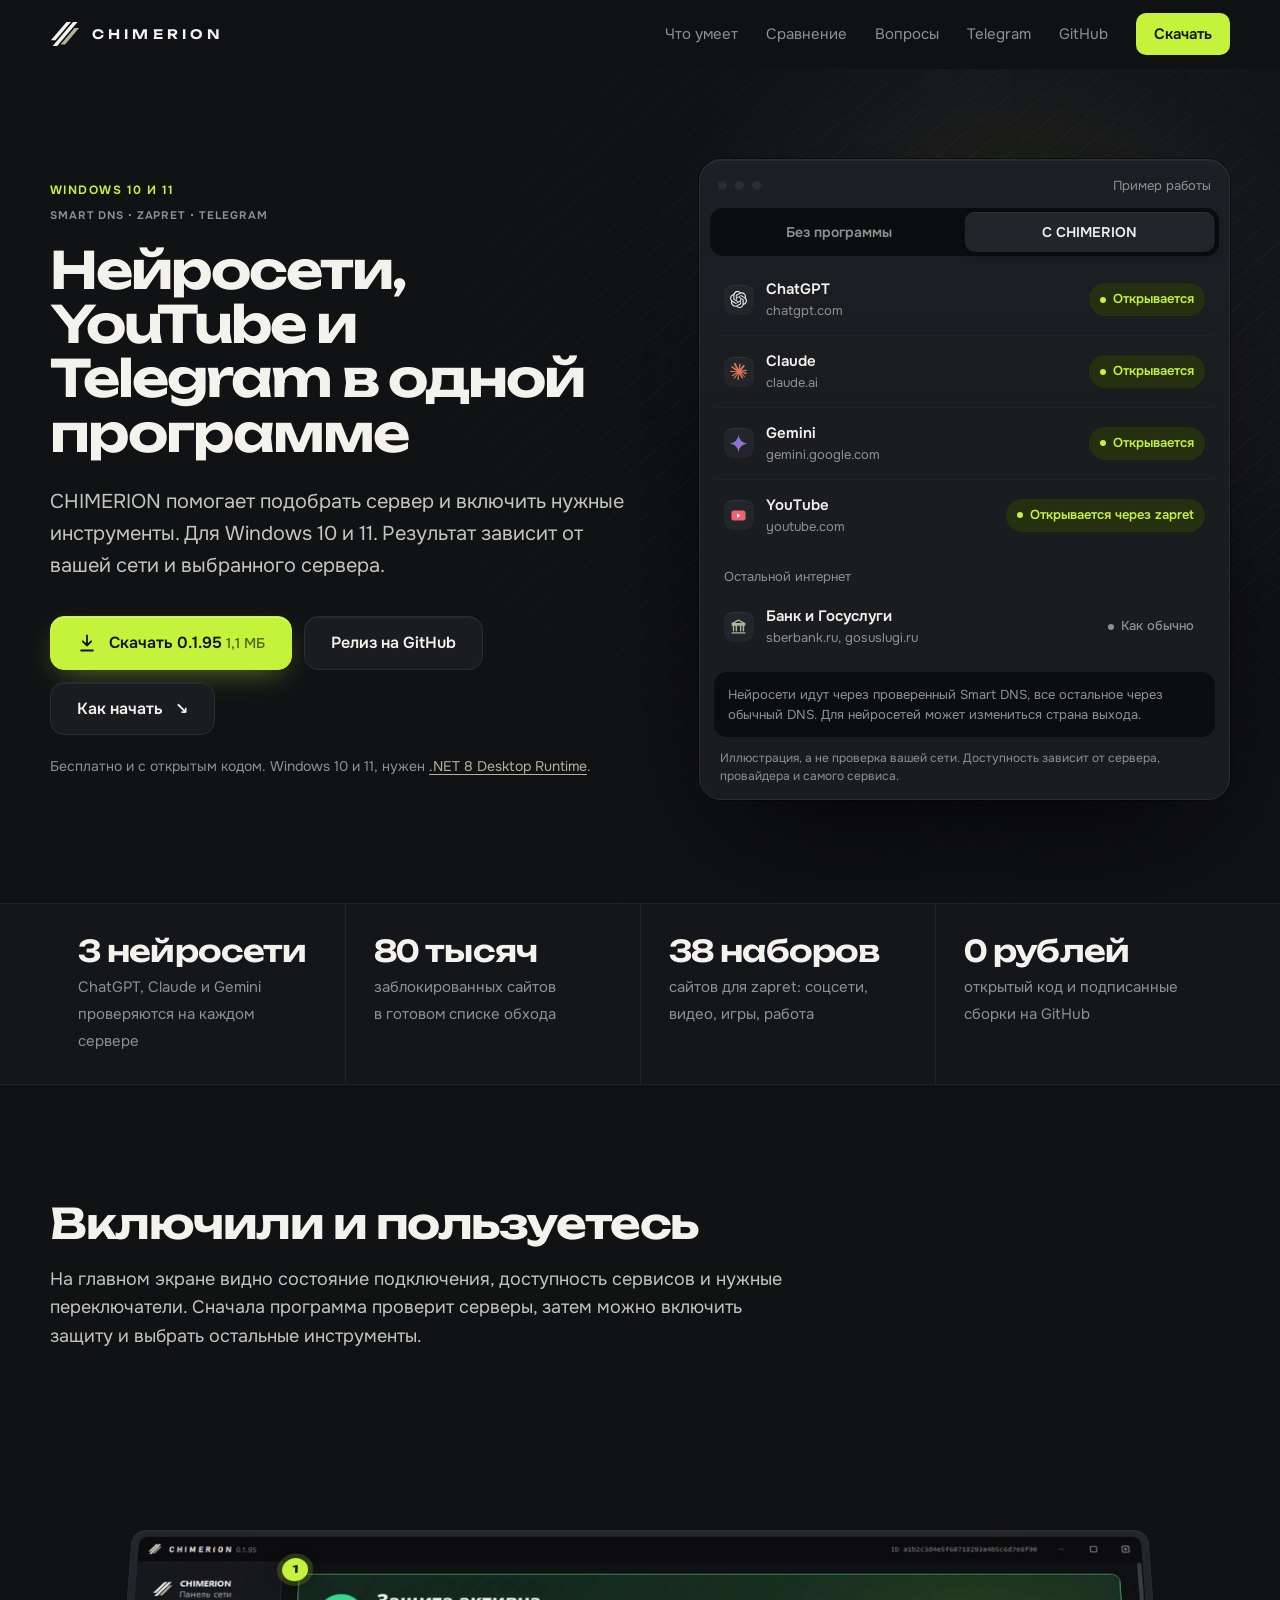
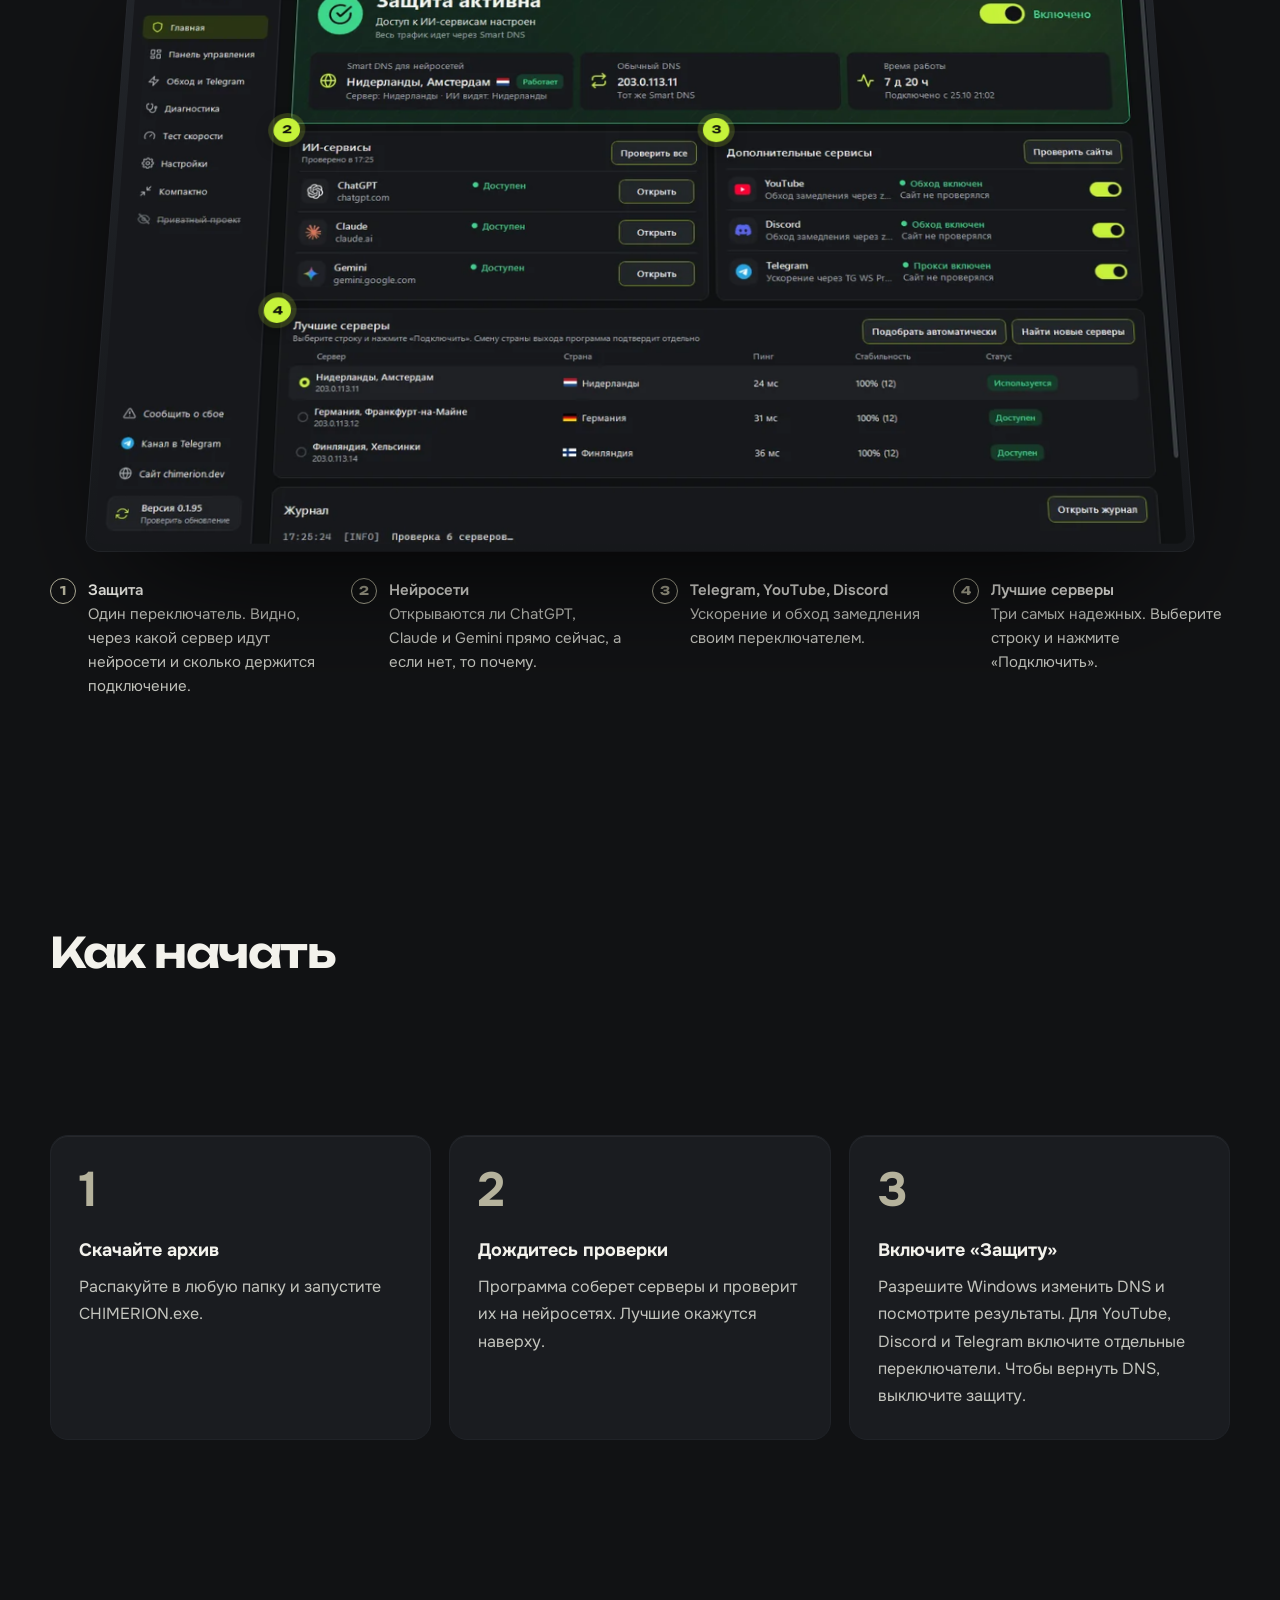
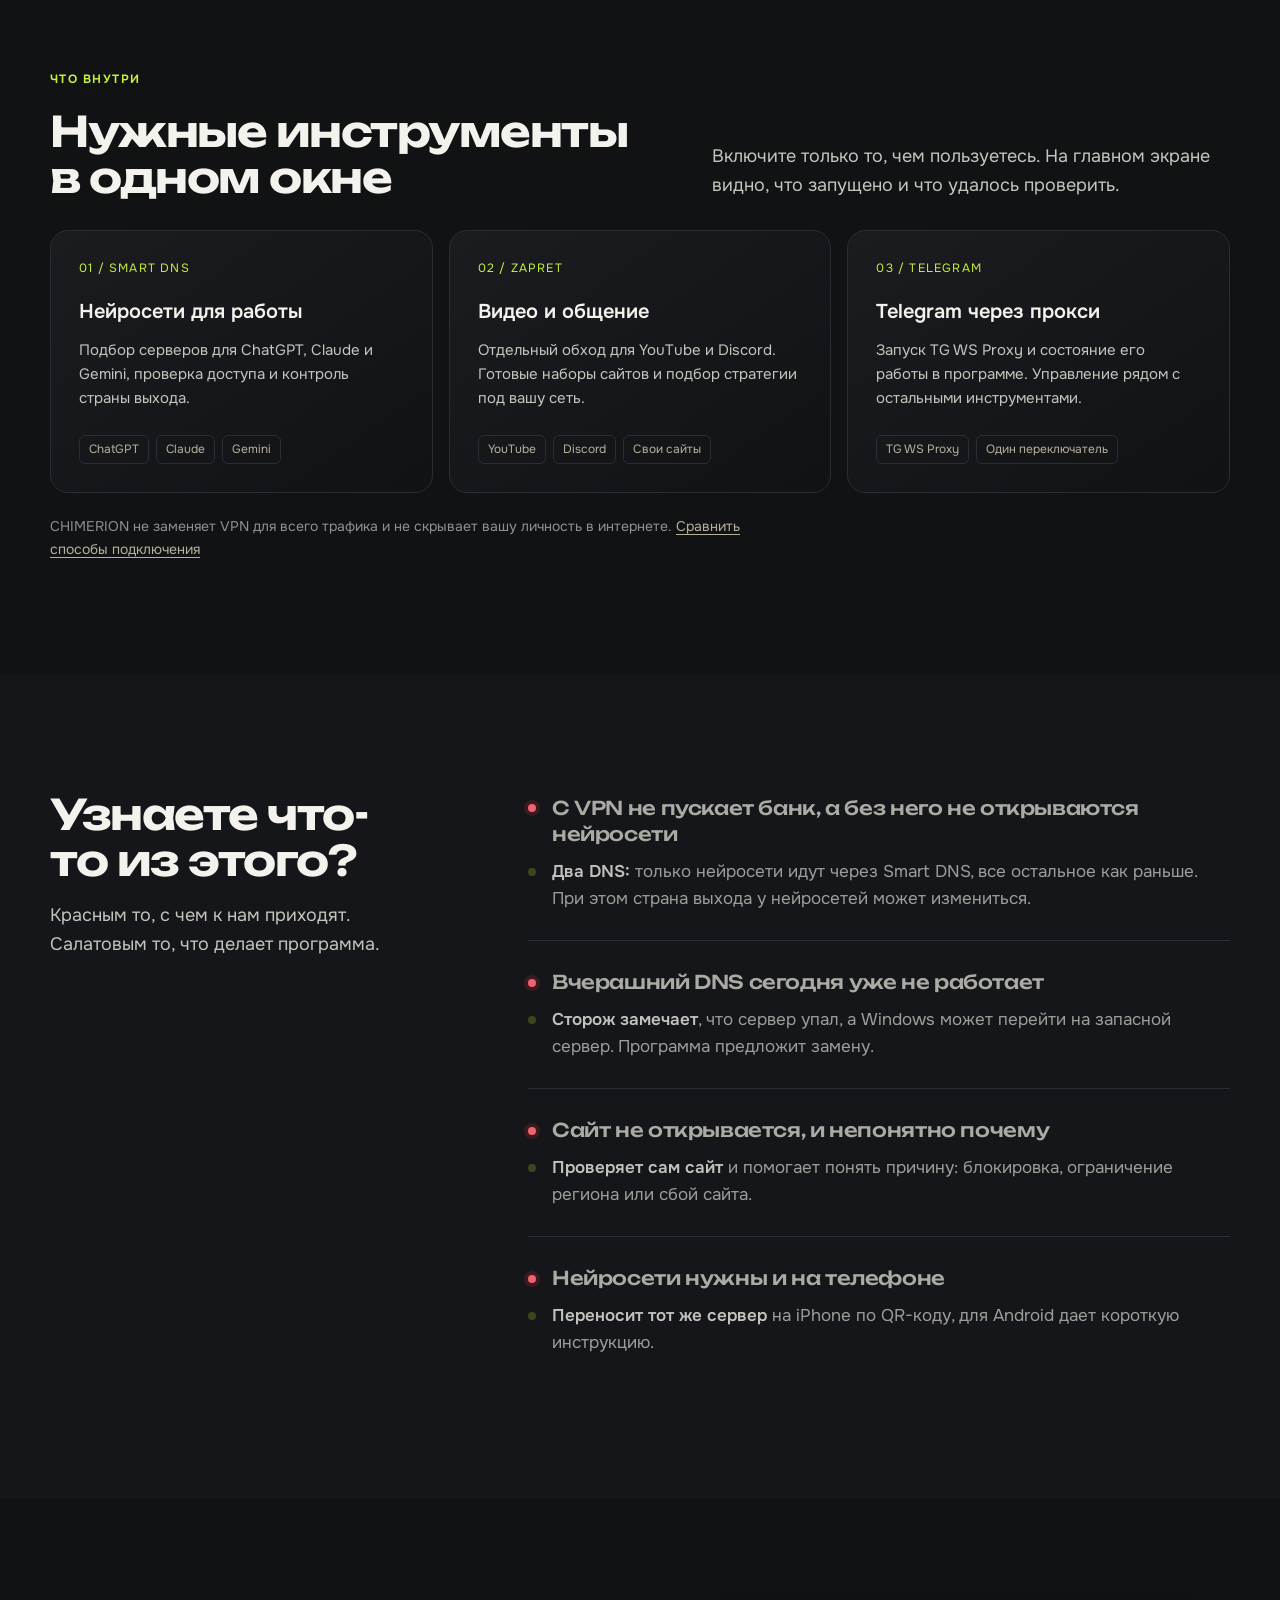
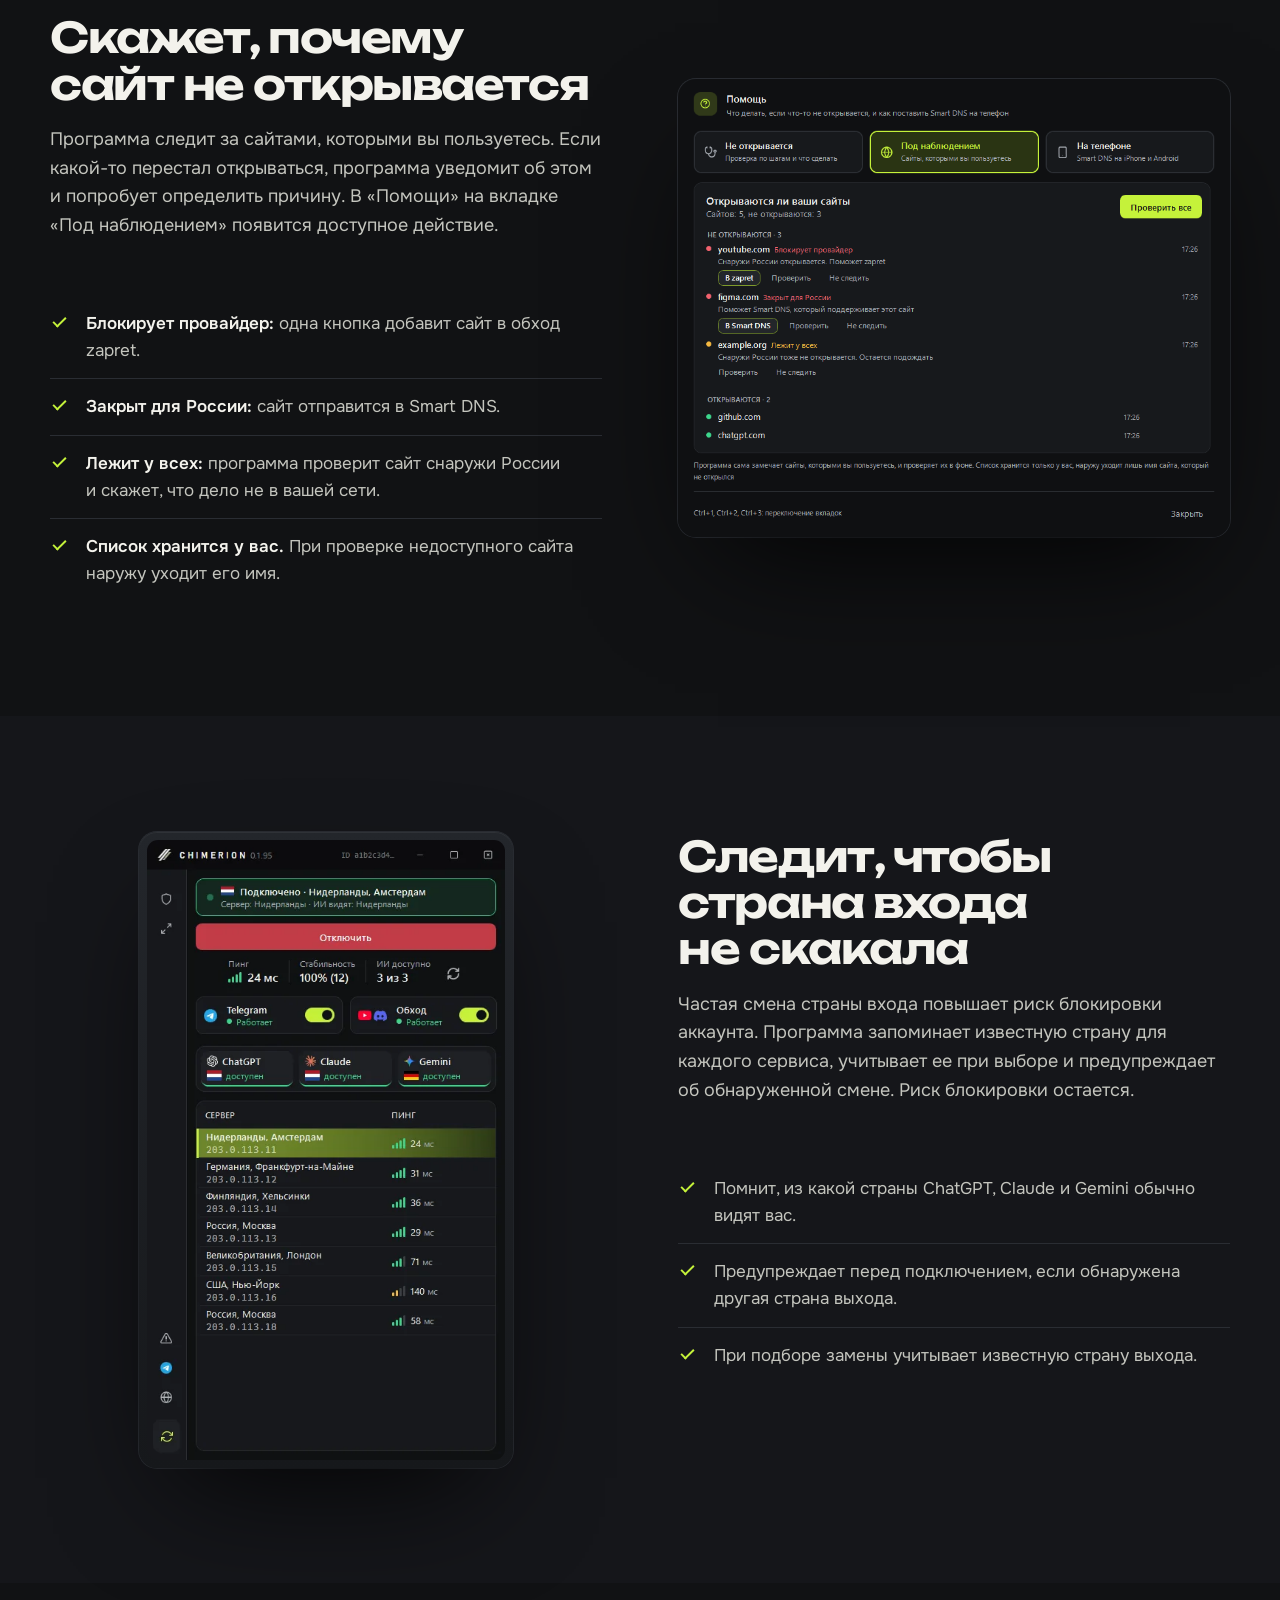
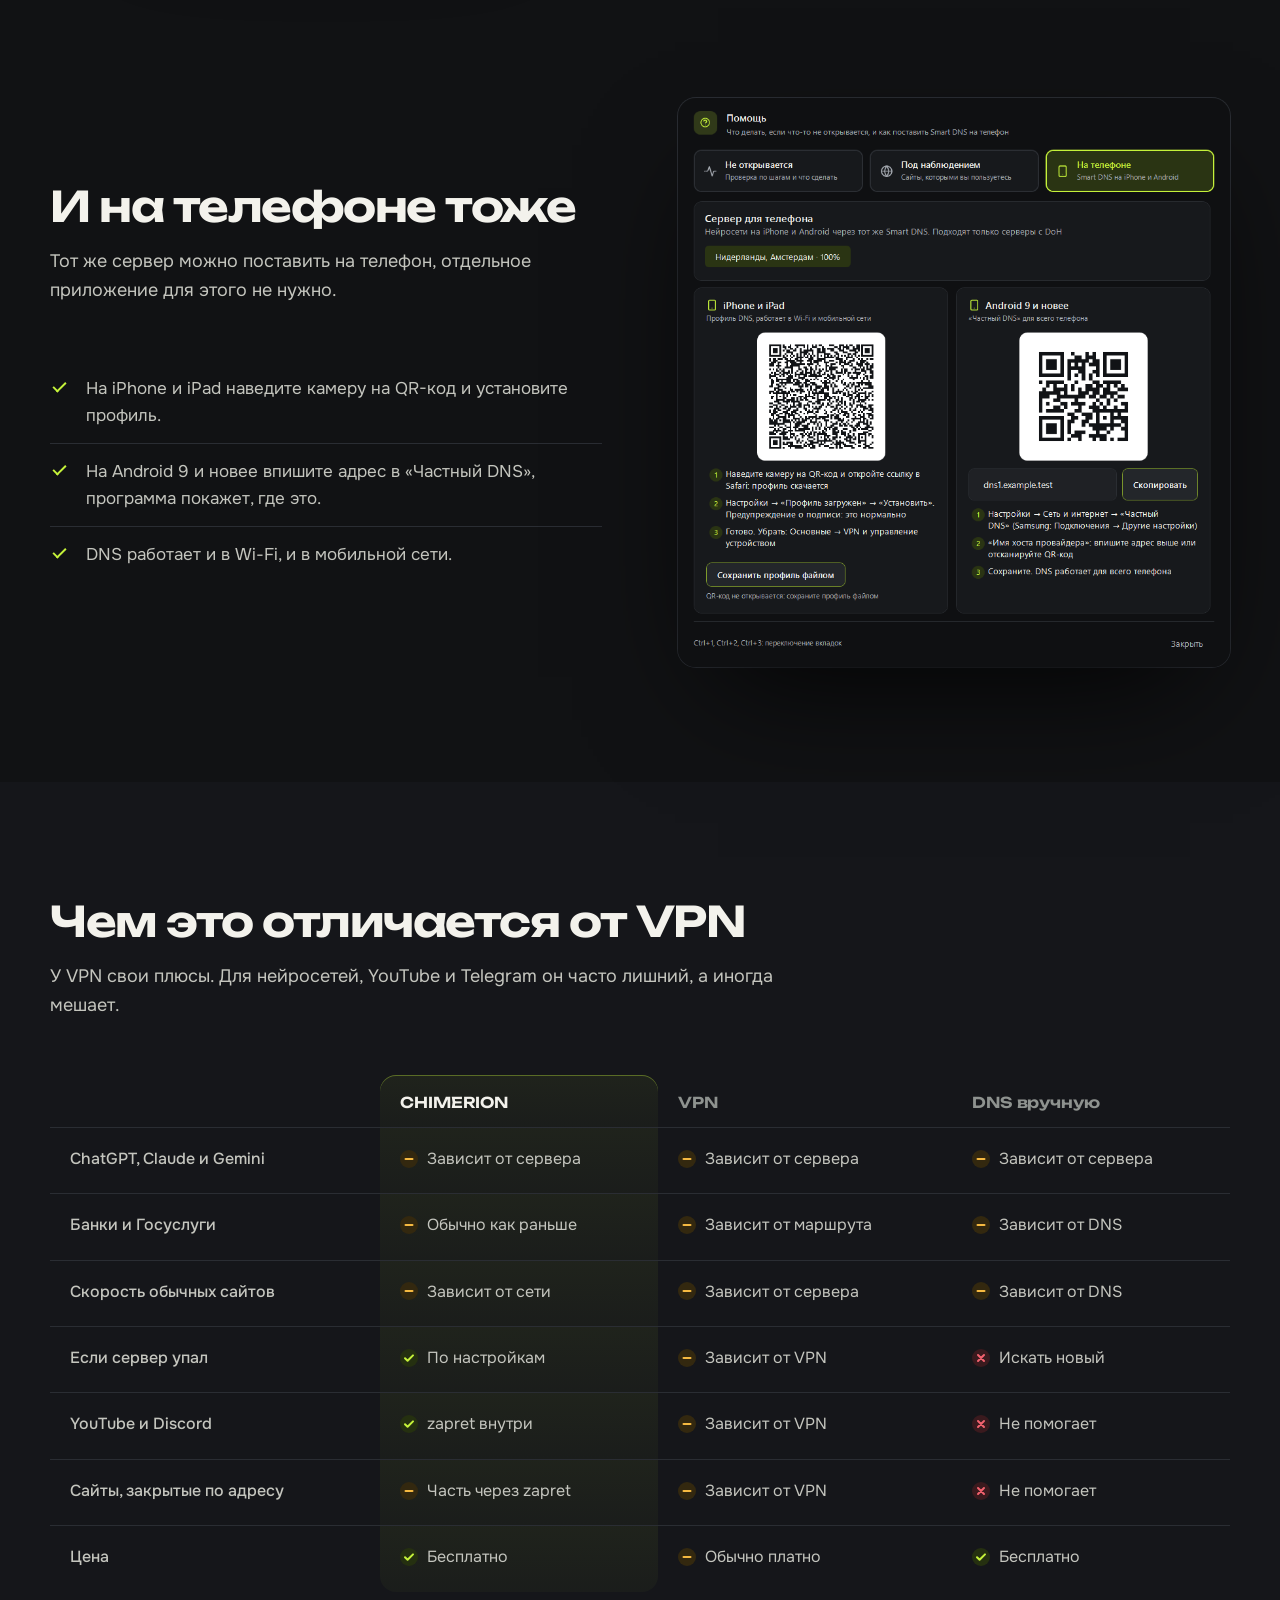
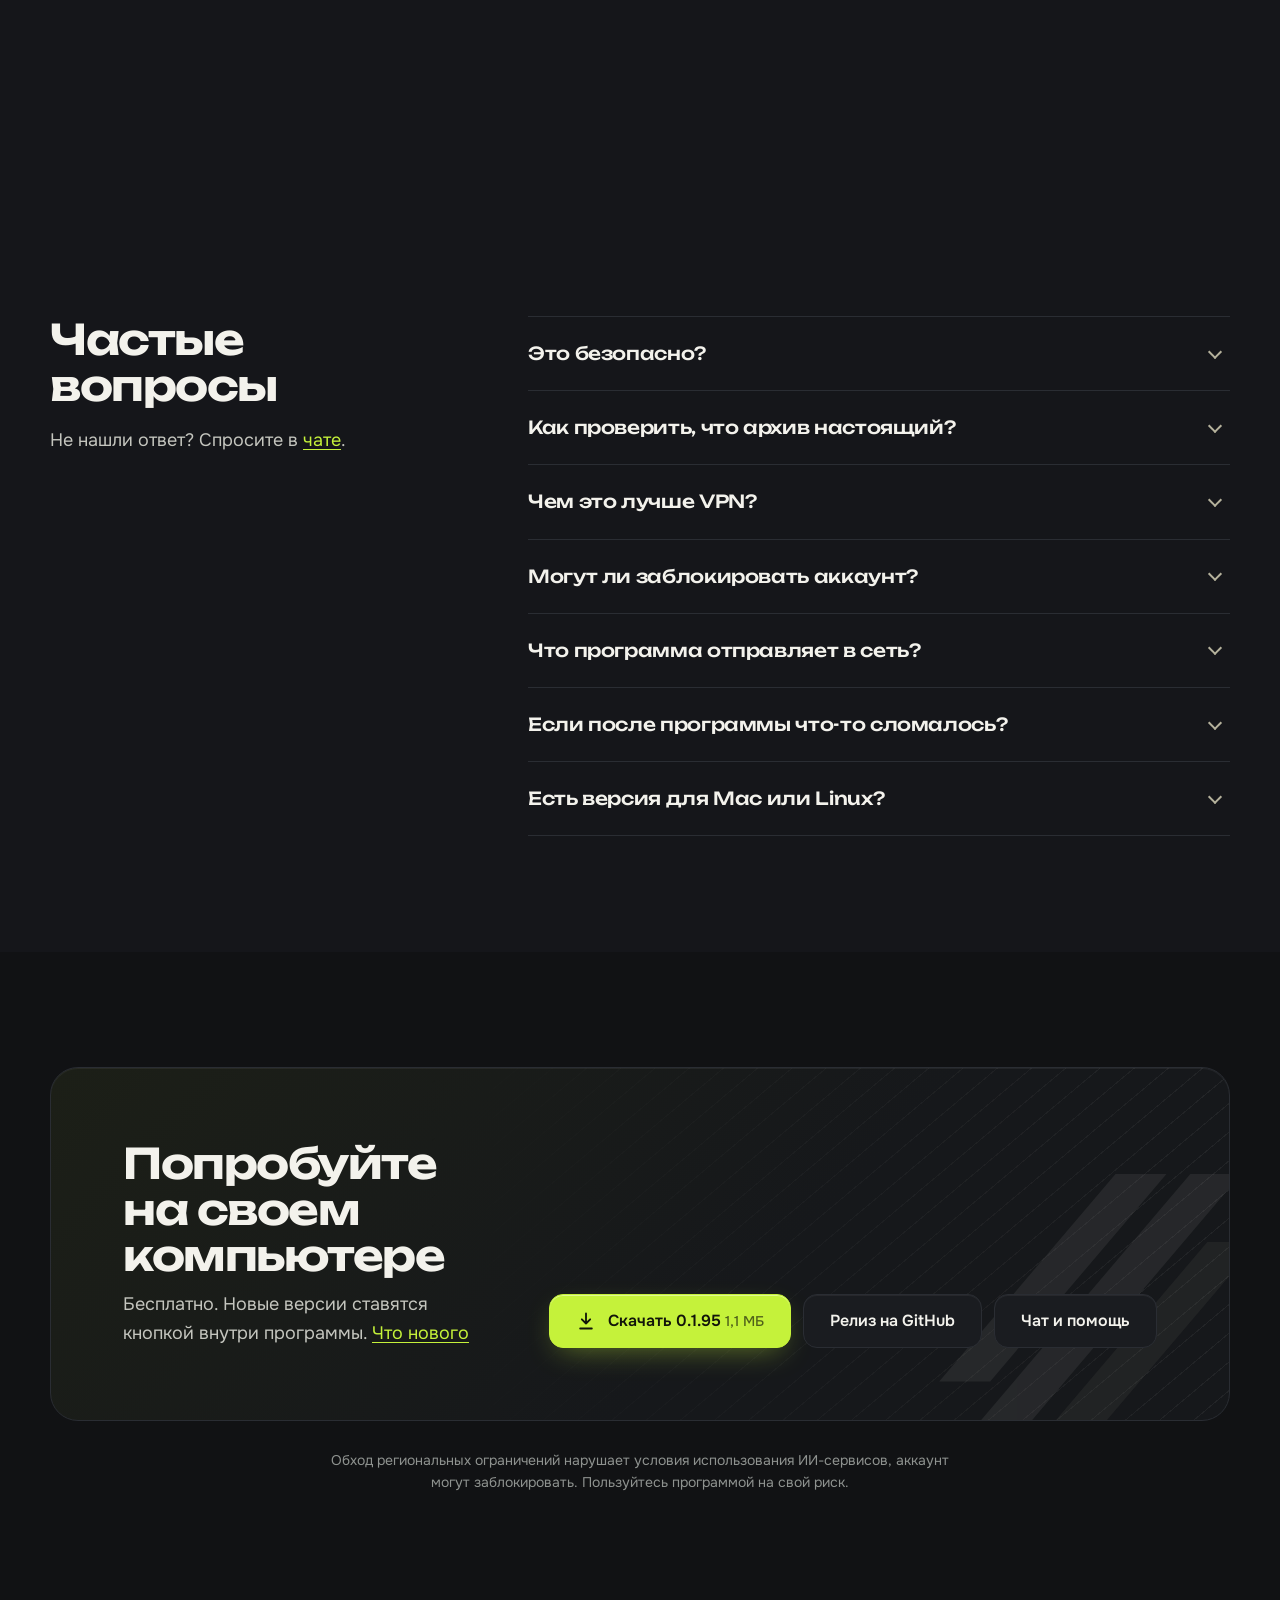
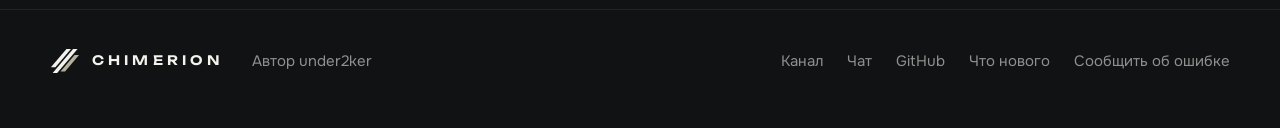
==== site/index.html @ 98df9b07 "Версия 0.1.97: доработка сайта по ревью - Уточнены возможности, безопасность и инструкция первого за" ====
<!doctype html>
<html lang="ru">
<head>
<meta charset="utf-8">
<meta name="viewport" content="width=device-width, initial-scale=1">
<title>CHIMERION: ChatGPT, Claude и Gemini из России без VPN</title>
<meta name="description" content="Бесплатная программа для Windows. Сама находит рабочий Smart DNS для ChatGPT, Claude и Gemini, снимает замедление YouTube и Discord, ускоряет Telegram. Режим «Два DNS» разделяет запросы нейросетей и остальных сайтов.">
<link rel="canonical" href="https://chimerion.dev/">
<meta property="og:type" content="website">
<meta property="og:url" content="https://chimerion.dev/">
<meta property="og:title" content="CHIMERION: нейросети из России без VPN">
<meta property="og:description" content="Программа для Windows сама находит рабочий Smart DNS для ChatGPT, Claude и Gemini. Бесплатно, с открытым кодом.">
<meta property="og:image" content="https://chimerion.dev/img/og-2.png">
<meta property="og:image:width" content="1200">
<meta property="og:image:height" content="630">
<meta name="twitter:card" content="summary_large_image">
<meta name="theme-color" content="#121315">
<link rel="icon" href="favicon.svg" type="image/svg+xml">
<link rel="icon" href="favicon.png" sizes="64x64">
<link rel="apple-touch-icon" href="apple-touch-icon.png">
<link rel="manifest" href="site.webmanifest">
<link rel="preconnect" href="https://api.github.com" crossorigin>
<link rel="preload" href="fonts/unbounded-cyr.woff2" as="font" type="font/woff2" crossorigin>
<link rel="preload" href="fonts/unbounded-lat.woff2" as="font" type="font/woff2" crossorigin>
<link rel="preload" href="fonts/onest-cyr.woff2" as="font" type="font/woff2" crossorigin>
<script type="application/ld+json">
{"@context":"https://schema.org","@type":"SoftwareApplication","name":"CHIMERION","operatingSystem":"Windows 10, Windows 11",
 "applicationCategory":"UtilitiesApplication","offers":{"@type":"Offer","price":"0","priceCurrency":"RUB"},
 "downloadUrl":"https://github.com/under2ker/chimerion/releases/download/v0.1.95/CHIMERION-0.1.95-win-x64.zip","author":{"@type":"Person","name":"under2ker"},
 "description":"Smart DNS для ChatGPT, Claude и Gemini, обход замедления YouTube и Discord, ускорение Telegram."}
</script>
<script>document.documentElement.classList.add("js")</script>
<style>
@font-face { font-family: "Unbounded"; src: url(fonts/unbounded-cyr.woff2) format("woff2"); font-weight: 200 900; font-display: swap;
  unicode-range: U+0301, U+0400-045F, U+0490-0491, U+04B0-04B1, U+2116; }
@font-face { font-family: "Unbounded"; src: url(fonts/unbounded-lat.woff2) format("woff2"); font-weight: 200 900; font-display: swap;
  unicode-range: U+0000-00FF, U+0131, U+0152-0153, U+02BB-02BC, U+02C6, U+02DA, U+02DC, U+2000-206F, U+20AC, U+2122, U+2191, U+2193, U+2212, U+2215, U+FEFF, U+FFFD; }
@font-face { font-family: "Onest"; src: url(fonts/onest-cyr.woff2) format("woff2"); font-weight: 100 900; font-display: swap;
  unicode-range: U+0301, U+0400-045F, U+0490-0491, U+04B0-04B1, U+2116; }
@font-face { font-family: "Onest"; src: url(fonts/onest-lat.woff2) format("woff2"); font-weight: 100 900; font-display: swap;
  unicode-range: U+0000-00FF, U+0131, U+0152-0153, U+02BB-02BC, U+02C6, U+02DA, U+02DC, U+2000-206F, U+20AC, U+2122, U+2191, U+2193, U+2212, U+2215, U+FEFF, U+FFFD; }

/* Цвета логотипа: кость и камень. Салатовый только для «работает» и главного действия, красный для «закрыто» */
:root {
  --graphite: #111214; --deep: #0C0D0F; --band: #15161A; --panel: #1A1C20; --panel2: #22252A; --line: #2A2D33; --line-soft: #202328;
  --bone: #F3F2EC; --stone: #B5B29C; --fog: #8E928F; --soft: #C4C5BE;
  --lime: #C5F23A; --lime-deep: #253010; --signal: #F2626E; --signal-deep: #3A1A1E; --amber: #F5B941;
  --display: "Unbounded", "Segoe UI", system-ui, sans-serif;
  --text: "Onest", "Segoe UI", system-ui, sans-serif;
  --measure: 62ch;
  --edge: inset 0 1px 0 rgba(255,255,255,.055);
  /* Фирменный узор: полосы под углом логотипа */
  --stripes: repeating-linear-gradient(-40deg, rgba(243,242,236,.06) 0 1px, transparent 1px 22px);
}
*, *::before, *::after { box-sizing: border-box; }
html { scroll-behavior: smooth; -webkit-text-size-adjust: 100%; scroll-padding-top: 80px; }
body { margin: 0; background: var(--graphite); color: var(--bone); font: 400 17px/1.6 var(--text); -webkit-font-smoothing: antialiased; font-feature-settings: "ss01"; }
img { max-width: 100%; height: auto; display: block; }
a { color: inherit; text-underline-offset: 3px; text-decoration-thickness: 1px; }
:focus-visible { outline: 2px solid var(--lime); outline-offset: 3px; border-radius: 6px; }
::selection { background: var(--lime); color: #12150a; }
.wrap { width: min(1180px, 100% - 40px); margin-inline: auto; }
.skip { position: absolute; left: -999px; top: 8px; background: var(--lime); color: #111; padding: 8px 14px; border-radius: 8px; z-index: 20; }
.skip:focus { left: 12px; }
.sr { position: absolute; width: 1px; height: 1px; overflow: hidden; clip-path: inset(50%); white-space: nowrap; }

/* ---------- Шапка ---------- */
.top { position: sticky; top: 0; z-index: 10; background: color-mix(in srgb, var(--graphite) 80%, transparent);
  backdrop-filter: blur(14px) saturate(1.2); border-bottom: 1px solid transparent; transition: border-color .2s; }
.top.scrolled { border-bottom-color: var(--line-soft); }
.top .wrap { display: flex; align-items: center; gap: 28px; height: 68px; }
.brand { display: flex; align-items: center; gap: 12px; text-decoration: none; font: 600 13px/1 var(--display); letter-spacing: .32em; }
.brand svg { width: 30px; height: 30px; }
.top nav { margin-left: auto; display: flex; align-items: center; gap: 28px; font-size: 15px; }
.top nav a { color: var(--fog); text-decoration: none; transition: color .15s; }
.top nav a:hover { color: var(--bone); }
.top nav .get { color: #12150a; background: var(--lime); padding: 9px 18px; border-radius: 10px; font-weight: 600; }
.top nav .get:hover { color: #12150a; background: #d6fa6a; }

/* ---------- Кнопки ---------- */
.btn { display: inline-flex; align-items: center; gap: 12px; padding: 16px 26px; border-radius: 14px; font: 600 16px/1.2 var(--text);
  text-decoration: none; border: 1px solid var(--line); background: var(--panel); box-shadow: var(--edge);
  transition: background .15s, border-color .15s, box-shadow .2s; }
.btn:hover { border-color: #41454c; background: var(--panel2); }
.btn.go { background: var(--lime); border-color: var(--lime); color: #12150a;
  box-shadow: inset 0 1px 0 rgba(255,255,255,.45), 0 10px 30px -10px rgba(197,242,58,.45); }
.btn.go:hover { background: #d6fa6a; box-shadow: inset 0 1px 0 rgba(255,255,255,.45), 0 14px 36px -10px rgba(197,242,58,.6); }
.btn svg { width: 20px; height: 20px; flex: none; }
.btn small { font-weight: 500; opacity: .65; font-size: 14px; }

/* ---------- Первый экран ---------- */
.hero { position: relative; padding: clamp(48px, 7vw, 104px) 0 clamp(64px, 8vw, 120px); overflow: hidden; isolation: isolate; }
.hero::before { content: ""; position: absolute; inset: 0; z-index: -2; background: var(--stripes);
  -webkit-mask-image: radial-gradient(70% 90% at 78% 40%, #000 0%, transparent 75%); mask-image: radial-gradient(70% 90% at 78% 40%, #000 0%, transparent 75%); }
.hero::after { content: ""; position: absolute; z-index: -1; width: 760px; height: 760px; right: -120px; top: -140px; border-radius: 50%;
  background: radial-gradient(closest-side, rgba(197,242,58,.10), rgba(181,178,156,.05) 55%, transparent); pointer-events: none; }
.hero .wrap { display: grid; grid-template-columns: minmax(0, 1.1fr) minmax(0, 1fr); gap: clamp(36px, 5vw, 80px); align-items: center; }
h1 { font: 650 clamp(32px, 4vw, 54px)/1.06 var(--display); letter-spacing: -.04em; margin: 0 0 26px; text-wrap: balance; }
.lead { font-size: clamp(18px, 1.6vw, 20px); color: var(--soft); margin: 0 0 34px; max-width: 33em; }
.actions { display: flex; flex-wrap: wrap; gap: 12px; }
.fine { margin: 20px 0 0; color: var(--fog); font-size: 14px; }
.fine a { color: var(--stone); }

/* Демонстрация: что видит браузер без программы и с ней */
.demo { position: relative; background: linear-gradient(180deg, #1D1F24, var(--panel) 40%); border: 1px solid var(--line); border-radius: 22px; padding: 10px;
  box-shadow: var(--edge), 0 50px 120px -40px rgba(0,0,0,.9), 0 0 0 1px rgba(0,0,0,.4); }
.demo-head { display: flex; align-items: center; gap: 8px; padding: 6px 8px 12px; color: var(--fog); font-size: 13px; }
.demo-head i { width: 9px; height: 9px; border-radius: 50%; background: var(--line); }
.demo-head span { margin-left: auto; }
.switch { display: grid; grid-template-columns: 1fr 1fr; background: var(--deep); border-radius: 13px; padding: 4px; position: relative; }
.switch button { position: relative; z-index: 1; appearance: none; border: 0; background: none; color: var(--fog); font: 600 14px/1 var(--text);
  padding: 13px 8px; border-radius: 10px; cursor: pointer; transition: color .25s; }
.switch button[aria-pressed="true"] { color: var(--bone); }
.switch .thumb { position: absolute; top: 4px; bottom: 4px; left: 4px; width: calc(50% - 4px); border-radius: 10px; background: var(--panel2);
  box-shadow: var(--edge), 0 2px 8px rgba(0,0,0,.4); transition: transform .5s cubic-bezier(.65,0,.25,1); }
.demo[data-on="1"] .switch .thumb { transform: translateX(100%); }
.rows { list-style: none; margin: 0; padding: 8px 6px 2px; }
.rows li { display: grid; grid-template-columns: 30px minmax(0, 1fr) auto; align-items: center; gap: 12px; padding: 13px 8px; }
.rows li + li { border-top: 1px solid var(--line-soft); }
.rows li.gap { border-top: 0; padding: 16px 8px 4px; display: block; color: var(--fog); font-size: 13px; }
.rows li.gap + li { border-top: 0; }
.rows .logo { width: 30px; height: 30px; border-radius: 9px; display: grid; place-items: center; background: var(--panel2); box-shadow: var(--edge); }
.rows .logo svg { width: 17px; height: 17px; }
.rows .name { min-width: 0; }
.rows .name b { display: block; font-weight: 600; font-size: 15px; }
.rows .name span { display: block; color: var(--fog); font-size: 13px; white-space: nowrap; overflow: hidden; text-overflow: ellipsis; }
.state { display: inline-flex; align-items: center; gap: 7px; font-size: 13px; font-weight: 600; padding: 6px 11px; border-radius: 99px; white-space: nowrap;
  transition: background .35s, color .35s; }
.state::before { content: ""; width: 6px; height: 6px; border-radius: 50%; background: currentColor; }
.state.bad { background: var(--signal-deep); color: var(--signal); }
.state.slow { background: #33280f; color: var(--amber); }
.state.ok { background: var(--lime-deep); color: var(--lime); }
.state.same { background: transparent; color: var(--fog); font-weight: 500; }
.state.same::before { background: var(--fog); }
.dns { margin: 8px 4px 4px; padding: 13px 14px; border-radius: 13px; background: var(--deep); color: var(--fog); font-size: 13px; line-height: 1.5; min-height: 4.6em; }

/* ---------- Полоса фактов ---------- */
.facts { background: var(--band); border-block: 1px solid var(--line-soft); }
.facts ul { list-style: none; margin: 0; padding: 0; display: grid; grid-template-columns: repeat(4, minmax(0, 1fr)); }
.facts li { padding: 30px 28px; }
.facts li + li { border-left: 1px solid var(--line-soft); }
.facts b { display: block; font: 600 clamp(22px, 2.4vw, 30px)/1.1 var(--display); letter-spacing: -.03em; margin-bottom: 6px; font-variant-numeric: tabular-nums; }
.facts li > span { color: var(--fog); font-size: 15px; }
.facts .num { display: inline-block; min-width: .6em; }

/* ---------- Разделы ---------- */
.band { padding: clamp(72px, 9vw, 128px) 0; overflow-x: clip; }
.band.alt { background: var(--band); }
h2 { font: 650 clamp(27px, 3.3vw, 42px)/1.1 var(--display); letter-spacing: -.035em; margin: 0 0 18px; text-wrap: balance; max-width: 19em; }
.intro { color: var(--soft); max-width: var(--measure); margin: 0 0 clamp(36px, 4.5vw, 56px); font-size: 18px; }

/* Скриншот программы с подписями */
.screen { margin: 0; position: relative; }
.screen .frame { position: relative; border-radius: 16px; padding: 8px; background: linear-gradient(180deg, #23262B, #16181B);
  box-shadow: var(--edge), 0 60px 140px -50px rgba(0,0,0,.95), 0 0 0 1px var(--line); }
.screen img { border-radius: 10px; }
.pin { position: absolute; width: 30px; height: 30px; margin: -15px 0 0 -15px; border-radius: 50%; display: grid; place-items: center;
  background: var(--lime); color: #12150a; font: 700 13px/1 var(--display); box-shadow: 0 0 0 6px rgba(197,242,58,.18), 0 6px 18px rgba(0,0,0,.5); }
.legend { list-style: none; margin: 28px 0 0; padding: 0; display: grid; grid-template-columns: repeat(4, minmax(0, 1fr)); gap: 24px; counter-reset: l; }
.legend li { counter-increment: l; display: grid; grid-template-columns: 26px 1fr; gap: 12px; color: var(--soft); font-size: 15px; }
.legend li::before { content: counter(l); width: 26px; height: 26px; border-radius: 50%; display: grid; place-items: center; border: 1px solid var(--stone);
  color: var(--stone); font: 700 12px/1 var(--display); }
.legend b { display: block; color: var(--bone); font-weight: 600; }

/* Что случилось → что делает программа: заголовок стоит, список прокручивается */
.cases-wrap { display: grid; grid-template-columns: minmax(0, 4fr) minmax(0, 7fr); gap: clamp(32px, 6vw, 96px); align-items: start; }
.cases-wrap .side { position: sticky; top: 108px; }
.cases-wrap .intro { margin-bottom: 0; }
.cases { list-style: none; margin: 0; padding: 0; }
.cases li { padding: 28px 0; border-top: 1px solid var(--line); }
.cases li:first-child { border-top: 0; padding-top: 4px; }
.cases q { quotes: none; display: block; font: 500 clamp(17px, 1.5vw, 19px)/1.4 var(--display); letter-spacing: -.02em; color: var(--bone);
  padding-left: 24px; position: relative; margin-bottom: 10px; }
.cases q::before { content: ""; position: absolute; left: 0; top: .5em; width: 8px; height: 8px; border-radius: 50%; background: var(--signal);
  box-shadow: 0 0 0 4px var(--signal-deep); }
.cases p { margin: 0; color: var(--soft); padding-left: 24px; position: relative; max-width: var(--measure); }
.cases p::before { content: ""; position: absolute; left: 0; top: .62em; width: 8px; height: 8px; border-radius: 50%; background: var(--lime);
  box-shadow: 0 0 0 4px var(--lime-deep); }
.cases p b { color: var(--bone); font-weight: 600; }

/* Две колонки: текст и снимок */
.pair { display: grid; grid-template-columns: minmax(0, 1fr) minmax(0, 1fr); gap: clamp(36px, 6vw, 96px); align-items: center; }
.pair .shot { justify-self: center; position: relative; }
.pair.flip > .shot { order: -1; }
.pair .shot::before { content: ""; position: absolute; inset: -60px; z-index: -1; background: radial-gradient(closest-side, rgba(181,178,156,.12), transparent); }
.pair .shot { padding: 8px; border-radius: 18px; background: linear-gradient(180deg, #23262B, #16181B);
  box-shadow: var(--edge), 0 50px 120px -40px rgba(0,0,0,.9), 0 0 0 1px var(--line); }
.pair img { border-radius: 11px; max-height: 620px; width: auto; }
.phone-shot, .watched-shot { overflow: hidden; padding: 0 !important; }
.pair .phone-shot img, .pair .watched-shot img { width: 100%; max-height: none; }
.ticks { list-style: none; padding: 0; margin: 0; }
.ticks li { padding: 14px 0 14px 36px; position: relative; color: var(--soft); border-top: 1px solid var(--line); }
.ticks li:first-child { border-top: 0; }
.ticks li::before { content: ""; position: absolute; left: 3px; top: 21px; width: 13px; height: 7px; border-left: 2px solid var(--lime);
  border-bottom: 2px solid var(--lime); transform: rotate(-45deg); }
.ticks b { color: var(--bone); font-weight: 600; }

/* Три шага: настоящая последовательность */
.steps { list-style: none; margin: 0; padding: 0; display: grid; grid-template-columns: repeat(3, minmax(0, 1fr)); gap: 18px; counter-reset: s; }
.steps li { counter-increment: s; padding: 30px 28px 30px; background: var(--panel); border-radius: 18px; box-shadow: var(--edge); border: 1px solid var(--line-soft); }
.steps li::before { content: counter(s); font: 700 48px/1 var(--text); color: var(--stone);
  display: block; margin-bottom: 22px; letter-spacing: -.04em; }
.steps b { display: block; font-size: 18px; margin-bottom: 8px; }
.steps span { color: var(--soft); font-size: 16px; }

/* Вопросы */
.faq-wrap { display: grid; grid-template-columns: minmax(0, 4fr) minmax(0, 7fr); gap: clamp(32px, 6vw, 96px); align-items: start; }
.faq details { border-top: 1px solid var(--line); }
.faq details:last-child { border-bottom: 1px solid var(--line); }
.faq summary { cursor: pointer; list-style: none; padding: 24px 48px 24px 0; position: relative; font: 500 18px/1.4 var(--display); letter-spacing: -.02em; }
.faq summary::-webkit-details-marker { display: none; }
.faq summary::after { content: ""; position: absolute; right: 10px; top: 50%; width: 10px; height: 10px; margin-top: -7px;
  border-right: 2px solid var(--stone); border-bottom: 2px solid var(--stone); transform: rotate(45deg); transition: transform .25s; }
.faq summary:hover { color: #fff; }
.faq details[open] summary::after { transform: rotate(-135deg); margin-top: -2px; }
.faq details p { margin: 0 0 26px; color: var(--soft); max-width: var(--measure); }
.faq a { color: var(--lime); }

/* Финал */
.final { position: relative; overflow: hidden; isolation: isolate; }
.final .card { position: relative; border-radius: 28px; padding: clamp(36px, 6vw, 72px); background: linear-gradient(135deg, #1C1F17, #16181B 60%);
  border: 1px solid var(--line); box-shadow: var(--edge); overflow: hidden; isolation: isolate;
  display: grid; grid-template-columns: minmax(0, 1fr) auto; gap: 32px 48px; align-items: end; }
.final .card::before { content: ""; position: absolute; inset: 0; z-index: -1; background: var(--stripes);
  -webkit-mask-image: linear-gradient(90deg, transparent 30%, #000); mask-image: linear-gradient(90deg, transparent 30%, #000); }
.final .mark { position: absolute; right: -40px; bottom: -60px; width: 340px; height: 340px; z-index: -1; opacity: .07; }
.final h2 { margin-bottom: 12px; }
.final .intro { margin: 0; }
.final .news { color: var(--lime); white-space: nowrap; }
.risk { margin: 28px auto 0; color: var(--fog); font-size: 14px; max-width: 70ch; text-align: center; }

.foot { padding: 36px 0 52px; color: var(--fog); font-size: 15px; border-top: 1px solid var(--line-soft); }
.foot .wrap { display: flex; flex-wrap: wrap; gap: 16px 28px; align-items: center; }
.foot .brand { color: var(--bone); }
.foot nav { display: flex; flex-wrap: wrap; gap: 24px; margin-left: auto; }
.foot a { text-decoration: none; }
.foot nav a:hover { color: var(--bone); }

@media (max-width: 1000px) {
  .hero .wrap, .pair, .cases-wrap, .faq-wrap { grid-template-columns: 1fr; }
  .cases-wrap .side { position: static; }
  .pair.flip > .shot { order: 0; }
  .pair img { max-height: 540px; }
  .steps { grid-template-columns: 1fr; }
  .facts ul, .legend { grid-template-columns: repeat(2, minmax(0, 1fr)); }
  .facts li:nth-child(3) { border-left: 0; }
  .facts li:nth-child(n+3) { border-top: 1px solid var(--line-soft); }
  .final .card { grid-template-columns: 1fr; align-items: start; }
}
@media (max-width: 640px) {
  body { font-size: 16px; }
  .actions .btn { flex: 1 1 100%; justify-content: center; }
  .rows .name span { display: none; }
  .state { font-size: 12px; padding: 5px 9px; }
  .facts li { padding: 22px 18px; }
  .legend { grid-template-columns: 1fr; }
  .pin { width: 22px; height: 22px; margin: -11px 0 0 -11px; font-size: 11px; box-shadow: 0 0 0 4px rgba(197,242,58,.18); }
  .foot nav { margin-left: 0; }
}
@media (prefers-reduced-motion: reduce) {
  html { scroll-behavior: auto; }
  *, *::before, *::after { transition: none !important; }
}
/* ---------- Движение ---------- */
/* Полоса прочитанного над шапкой */
.progress { position: absolute; left: 0; top: 0; height: 2px; width: 100%; background: var(--lime); transform-origin: 0 50%;
  transform: scaleX(var(--read, 0)); box-shadow: 0 0 12px rgba(197,242,58,.6); }
.top.scrolled .wrap { height: 60px; }
.top .wrap { transition: height .3s ease; }

/* Появление при прокрутке */
.js .reveal { opacity: 0; transform: translateY(26px); transition: opacity .9s cubic-bezier(.2,.7,.2,1) var(--d, 0s), transform .9s cubic-bezier(.2,.7,.2,1) var(--d, 0s); }
.js .reveal.in { opacity: 1; transform: none; }
.js .reveal.soft { transform: translateY(14px) scale(.985); }
.js .reveal.soft.in { transform: none; }

/* Первый экран: свет и узор чуть отстают от прокрутки */
.hero::before { transform: translateY(calc(var(--py, 0) * .35px)); }
.hero::after { transform: translateY(calc(var(--py, 0) * .6px)); }
.demo { transition: transform .9s cubic-bezier(.2,.7,.2,1); }

/* Просмотр скриншота: картинка плавно вырастает из своего места и так же возвращается */
.zoomable { cursor: zoom-in; }
.zoomable:focus-visible { outline: 2px solid var(--lime); outline-offset: 4px; }
.lb { position: fixed; inset: 0; z-index: 100; cursor: zoom-out; background: rgba(8,9,10,.86); -webkit-backdrop-filter: blur(10px); backdrop-filter: blur(10px);
  opacity: 0; transition: opacity .42s ease; }
.lb.open { opacity: 1; }
.lb-img { position: fixed; z-index: 101; margin: 0; border-radius: 12px; transform-origin: 0 0; cursor: zoom-out; max-width: none; max-height: none;
  box-shadow: 0 40px 120px -30px rgba(0,0,0,.9), 0 0 0 1px var(--line); transition: transform .5s cubic-bezier(.2,.8,.2,1), border-radius .5s; will-change: transform; }
.lb-x { position: fixed; z-index: 102; top: 18px; right: 18px; width: 46px; height: 46px; border-radius: 50%; display: grid; place-items: center; cursor: pointer;
  color: var(--bone, #F3F2EC); background: rgba(26,28,32,.9); border: 1px solid var(--line); box-shadow: 0 10px 30px rgba(0,0,0,.45);
  opacity: 0; transform: scale(.6) rotate(-90deg); transition: opacity .3s ease, transform .45s cubic-bezier(.3,1.5,.5,1), background .2s, border-color .2s, color .2s; }
.lb.open ~ .lb-x { opacity: 1; transform: none; transition-delay: .18s, .18s, 0s, 0s, 0s; }
.lb.open ~ .lb-x:hover { background: var(--lime); border-color: var(--lime); color: #12150a; transform: rotate(90deg); transition-delay: 0s; }
.lb.open ~ .lb-x:active { transform: rotate(90deg) scale(.9); }
.lb-x:focus-visible { outline: 2px solid var(--lime); outline-offset: 3px; }
.lb-x svg { width: 20px; height: 20px; }
@media (max-width: 600px) { .lb-x { top: 12px; right: 12px; width: 42px; height: 42px; } }
@media (prefers-reduced-motion: reduce) { .lb-img { transition: none; } .lb-x, .lb.open ~ .lb-x { transition: opacity .2s; transform: none; } }

/* Скриншот выпрямляется по мере прокрутки */
.screen .frame { transform: perspective(1800px) rotateX(calc(var(--tilt, 0) * 14deg)) scale(calc(1 - var(--tilt, 0) * .06)); transform-origin: 50% 100%;
  will-change: transform; }

/* Метки на скриншоте: по одной, наведение на пункт подсвечивает метку */
.js .pin { opacity: 0; transform: scale(.4); transition: opacity .5s, transform .6s cubic-bezier(.3,1.6,.5,1), box-shadow .3s; }
.screen.in .pin { opacity: 1; transform: none; }
.screen.in .pin:nth-of-type(1) { transition-delay: .3s; }
.screen.in .pin:nth-of-type(2) { transition-delay: .5s; }
.screen.in .pin:nth-of-type(3) { transition-delay: .7s; }
.screen.in .pin:nth-of-type(4) { transition-delay: .9s; }
.pin.hot { transform: scale(1.25) !important; box-shadow: 0 0 0 10px rgba(197,242,58,.22), 0 6px 18px rgba(0,0,0,.5); transition-delay: 0s !important; }
.legend li { cursor: default; transition: color .2s; }
.legend li:hover b { color: var(--lime); }
.legend li:hover::before { background: var(--lime); border-color: var(--lime); color: #12150a; }
.legend li::before { transition: background .2s, border-color .2s, color .2s; }

/* Ситуации: та, что в середине экрана, загорается */
.cases q, .cases p { transition: color .5s, opacity .5s; }
.cases q::before, .cases p::before { transition: background .5s, box-shadow .5s, transform .5s; }
.js .cases li:not(.lit) q { color: #A9ABA4; }
.js .cases li:not(.lit) p { opacity: .78; }
.js .cases li:not(.lit) p::before { background: #4b5320; box-shadow: none; }
.js .cases li.lit q::before { background: #5a2a2f; box-shadow: none; transform: scale(.8); }
.js .cases li.lit p::before { box-shadow: 0 0 0 5px var(--lime-deep), 0 0 18px rgba(197,242,58,.55); }

/* Ответы раскрываются плавно */
.faq details .answer { overflow: hidden; }
.faq details p { transition: opacity .35s; }

/* Финал: логотип выезжает */
.js .final .mark { transform: translate(60px, 40px) rotate(-8deg); opacity: 0; transition: transform 1.4s cubic-bezier(.2,.7,.2,1), opacity 1.4s; }
.js .final .card.in .mark { transform: none; opacity: .07; }

/* Кнопки чуть приподнимаются */
.btn { transition: background .15s, border-color .15s, box-shadow .2s, transform .2s; }
.btn:hover { transform: translateY(-2px); }
.btn:active { transform: translateY(0); }

@media (prefers-reduced-motion: reduce) {
  .js .reveal, .js .pin, .js .final .mark { opacity: 1 !important; transform: none !important; }
  .screen .frame { transform: none; }
  .hero::before, .hero::after { transform: none; }
  .js .cases li:not(.lit) q, .js .cases li:not(.lit) p { color: inherit; opacity: 1; }
  .progress { display: none; }
}
/* ---------- Меню на телефоне ---------- */
.menu { display: none; appearance: none; border: 0; background: none; width: 44px; height: 44px; margin-left: auto; padding: 0; cursor: pointer;
  border-radius: 10px; position: relative; }
.menu span { position: absolute; left: 12px; right: 12px; height: 2px; border-radius: 2px; background: var(--bone); transition: transform .3s, top .3s; }
.menu span:first-child { top: 17px; } .menu span:last-child { top: 25px; }
.menu[aria-expanded="true"] span:first-child { top: 21px; transform: rotate(45deg); }
.menu[aria-expanded="true"] span:last-child { top: 21px; transform: rotate(-45deg); }

/* ---------- Сравнение ---------- */
.compare { width: 100%; border-collapse: separate; border-spacing: 0; font-size: 16px; }
.compare th, .compare td { padding: 18px 20px; text-align: left; vertical-align: top; border-top: 1px solid var(--line); }
.compare thead th { border-top: 0; font: 600 15px/1.3 var(--display); letter-spacing: -.01em; color: var(--fog); padding-bottom: 14px; }
.compare thead th.us { color: var(--bone); }
.compare tbody th { font-weight: 500; color: var(--soft); width: 28%; }
.compare .us { background: linear-gradient(180deg, rgba(197,242,58,.06), rgba(197,242,58,.03)); }
.compare thead .us { border-radius: 16px 16px 0 0; box-shadow: inset 0 1px 0 rgba(197,242,58,.35); }
.compare tbody tr:last-child .us { border-radius: 0 0 16px 16px; }
.compare td { color: var(--soft); }
.mk { display: inline-flex; align-items: center; gap: 9px; }
.mk::before { content: ""; flex: none; width: 18px; height: 18px; border-radius: 50%; background-position: center; background-repeat: no-repeat; }
.mk.y::before { background-color: var(--lime-deep); background-image: url("data:image/svg+xml,%3Csvg xmlns='http://www.w3.org/2000/svg' viewBox='0 0 18 18'%3E%3Cpath d='M5 9.2l2.6 2.6L13 6.4' fill='none' stroke='%23C5F23A' stroke-width='2' stroke-linecap='round' stroke-linejoin='round'/%3E%3C/svg%3E"); }
.mk.n::before { background-color: var(--signal-deep); background-image: url("data:image/svg+xml,%3Csvg xmlns='http://www.w3.org/2000/svg' viewBox='0 0 18 18'%3E%3Cpath d='M6 6l6 6M12 6l-6 6' fill='none' stroke='%23F2626E' stroke-width='2' stroke-linecap='round'/%3E%3C/svg%3E"); }
.mk.m::before { background-color: #33280f; background-image: url("data:image/svg+xml,%3Csvg xmlns='http://www.w3.org/2000/svg' viewBox='0 0 18 18'%3E%3Cpath d='M5.5 9h7' fill='none' stroke='%23F5B941' stroke-width='2' stroke-linecap='round'/%3E%3C/svg%3E"); }
.compare-note { color: var(--fog); font-size: 15px; margin: 22px 0 0; max-width: var(--measure); }
.code { font-family: Consolas, "Cascadia Mono", monospace; font-size: 14px; background: var(--deep); border: 1px solid var(--line); padding: 2px 7px; border-radius: 6px; color: var(--bone); word-break: break-all; }

@media (max-width: 760px) {
  .compare thead th:first-child { display: none; }
  .compare tr { display: grid; grid-template-columns: repeat(3, minmax(0, 1fr)); }
  .compare tbody th { grid-column: 1 / -1; width: auto; padding: 16px 4px 6px; color: var(--bone); }
  .compare td { border-top: 0; padding: 4px 8px 16px; font-size: 14px; }
  .compare thead th { padding: 10px 8px; font-size: 13px; }
  .compare .mk { flex-direction: column; align-items: flex-start; gap: 6px; }
  .compare tbody tr + tr th { border-top: 1px solid var(--line); }
  .compare thead .us, .compare tbody tr:last-child .us { border-radius: 0; }
}
@media (max-width: 640px) {
  .menu { display: block; }
  .top nav { position: absolute; top: 100%; left: 0; right: 0; flex-direction: column; align-items: stretch; gap: 0; padding: 8px 20px 20px;
    background: var(--graphite); border-bottom: 1px solid var(--line); box-shadow: 0 30px 60px -20px rgba(0,0,0,.7);
    visibility: hidden; opacity: 0; transform: translateY(-8px); transition: opacity .25s, transform .25s, visibility 0s .25s; }
  .top nav.open { visibility: visible; opacity: 1; transform: none; transition: opacity .25s, transform .25s; }
  .top nav a:not(.get) { display: block; padding: 14px 4px; font-size: 17px; color: var(--bone); border-bottom: 1px solid var(--line-soft); }
  .top nav .get { margin-top: 14px; text-align: center; padding: 14px; }
}

/* Обзор инструментов: тот же ритм и палитра, что у основных разделов. */
.eyebrow { margin: 0 0 18px; color: var(--lime); font-size: 12px; font-weight: 650; letter-spacing: .12em; }
.eyebrow span { display: block; margin-top: 7px; color: var(--fog); font-size: 11px; letter-spacing: .08em; }
.demo-note { margin: 12px 10px 4px; color: var(--fog); font-size: 12px; line-height: 1.5; }
.section-heading { display: grid; grid-template-columns: 1.2fr 1fr; align-items: end; gap: 40px; margin-bottom: 30px; }
.section-heading h2, .section-heading .intro { margin-bottom: 0; }
.tool-grid { display: grid; grid-template-columns: repeat(3,minmax(0,1fr)); gap: 16px; }
.tool { display:flex; flex-direction:column; padding:28px; border:1px solid var(--line); border-radius:18px; background:linear-gradient(145deg,var(--panel),var(--graphite)); }
.tool-index { color:var(--lime); font-size:12px; letter-spacing:.1em; }
.tool h3 { font:600 20px/1.4 var(--text); margin:20px 0 12px; }
.tool p { color:var(--soft); font-size:15px; margin:0 0 25px; }
.tool-tags { display:flex; flex-wrap:wrap; gap:7px; margin-top:auto; }
.tool-tags span { border:1px solid var(--line); padding:4px 9px; border-radius:6px; color:var(--stone); font-size:12px; }
.tool-note { color:var(--fog); font-size:14px; margin:22px 0 0; max-width:80ch; }
.tool-note a { color:var(--stone); }
@media (max-width:760px) { .tool-grid,.section-heading { grid-template-columns:1fr; } .section-heading { gap:16px; } .tool { padding:24px; } }

</style>
</head>
<body>
<a class="skip" href="#main">К содержанию</a>

<header class="top">
  <div class="progress" aria-hidden="true"></div>
  <div class="wrap">
    <a class="brand" href="/" aria-label="CHIMERION, на главную">
      <svg viewBox="0 0 100 100" aria-hidden="true"><polygon points="3,71 18,71 69.85,10 54.85,10" fill="#F3F2EC"/><polygon points="8.85,90 23.85,90 91.85,10 76.85,10" fill="#F3F2EC"/><polygon points="35.1,85 50.1,85 96.85,30 81.85,30" fill="#B5B29C"/></svg>
      CHIMERION
    </a>
    <button class="menu" type="button" aria-expanded="false" aria-controls="nav" aria-label="Меню"><span></span><span></span></button>
    <nav id="nav" aria-label="Разделы">
      <a href="#toolkit-h">Что умеет</a>
      <a href="#compare">Сравнение</a>
      <a href="#faq">Вопросы</a>
      <a href="https://t.me/chimeriondns">Telegram</a>
      <a href="https://github.com/under2ker/chimerion">GitHub</a>
      <a class="get dl" href="https://github.com/under2ker/chimerion/releases/download/v0.1.95/CHIMERION-0.1.95-win-x64.zip">Скачать</a>
    </nav>
  </div>
</header>

<main id="main">
  <section class="hero">
    <div class="wrap">
      <div>
        <p class="eyebrow">WINDOWS 10 И 11 <span>SMART DNS · ZAPRET · TELEGRAM</span></p>
        <h1>Нейросети, YouTube и Telegram в одной программе</h1>
        <p class="lead">CHIMERION помогает подобрать сервер и включить нужные инструменты. Для Windows 10 и 11. Результат зависит от вашей сети и выбранного сервера.</p>
        <div class="actions">
          <a class="btn go dl" href="https://github.com/under2ker/chimerion/releases/download/v0.1.95/CHIMERION-0.1.95-win-x64.zip">
            <svg viewBox="0 0 24 24" fill="none" stroke="currentColor" stroke-width="2.2" stroke-linecap="round" stroke-linejoin="round" aria-hidden="true"><path d="M12 3v12m0 0-5-5m5 5 5-5M5 21h14"/></svg>
            <span class="dl-text">Скачать 0.1.95 <small>1,1 МБ</small></span>
          </a>
          <a class="btn" href="https://github.com/under2ker/chimerion/releases/latest">Релиз на GitHub</a>
          <a class="btn" href="#start">Как начать <span aria-hidden="true">↘</span></a>
        </div>
        <p class="fine"><span>Бесплатно и с открытым кодом.</span> Windows 10 и 11, нужен <a href="https://dotnet.microsoft.com/download/dotnet/8.0">.NET 8 Desktop Runtime</a>.</p>
      </div>

      <div class="demo" data-on="0" role="region" aria-label="Что открывается без программы и с ней">
        <div class="demo-head" aria-hidden="true"><i></i><i></i><i></i><span>Пример работы</span></div>
        <div class="switch" role="group" aria-label="Показать">
          <span class="thumb" aria-hidden="true"></span>
          <button type="button" aria-pressed="true" data-v="0">Без программы</button>
          <button type="button" aria-pressed="false" data-v="1">С CHIMERION</button>
        </div>
        <ul class="rows" aria-live="polite">
          <li>
            <span class="logo" aria-hidden="true"><svg viewBox="0 0 24 24" fill="#F3F2EC"><path d="M22.28 9.82a5.98 5.98 0 0 0-.52-4.91 6.05 6.05 0 0 0-6.51-2.9A6.07 6.07 0 0 0 4.98 4.18a5.98 5.98 0 0 0-4 2.9 6.05 6.05 0 0 0 .75 7.1 5.98 5.98 0 0 0 .51 4.91 6.05 6.05 0 0 0 6.52 2.9A5.98 5.98 0 0 0 13.26 24a6.06 6.06 0 0 0 5.77-4.21 5.99 5.99 0 0 0 4-2.9 6.06 6.06 0 0 0-.75-7.07zm-9.02 12.61a4.48 4.48 0 0 1-2.88-1.04l.14-.08 4.78-2.76a.8.8 0 0 0 .39-.68v-6.74l2.02 1.17a.07.07 0 0 1 .04.05v5.58a4.5 4.5 0 0 1-4.49 4.5zM3.6 18.3a4.47 4.47 0 0 1-.53-3.01l.14.09 4.78 2.76a.77.77 0 0 0 .78 0l5.84-3.37v2.33a.08.08 0 0 1-.03.06L9.74 19.95a4.5 4.5 0 0 1-6.14-1.65zM2.34 7.9a4.48 4.48 0 0 1 2.37-1.97V11.6a.77.77 0 0 0 .39.68l5.81 3.35-2.02 1.17a.08.08 0 0 1-.07 0l-4.83-2.79A4.5 4.5 0 0 1 2.34 7.87zm16.6 3.86-5.84-3.39 2.02-1.16a.08.08 0 0 1 .07 0l4.83 2.79a4.49 4.49 0 0 1-.68 8.1v-5.68a.79.79 0 0 0-.4-.66zm2.01-3.02-.14-.09-4.77-2.78a.78.78 0 0 0-.79 0L9.41 9.23V6.9a.07.07 0 0 1 .03-.06l4.83-2.79a4.5 4.5 0 0 1 6.68 4.66zM8.31 12.86 6.29 11.7a.08.08 0 0 1-.04-.06V6.07a4.5 4.5 0 0 1 7.38-3.45l-.14.08-4.78 2.76a.8.8 0 0 0-.39.68zm1.1-2.37 2.6-1.5 2.61 1.5v3l-2.6 1.5-2.61-1.5z"/></svg></span>
            <span class="name"><b>ChatGPT</b><span>chatgpt.com</span></span>
            <span class="state bad" data-off="Регион не поддерживается" data-on="Открывается" data-on-class="ok">Регион не поддерживается</span>
          </li>
          <li>
            <span class="logo" aria-hidden="true"><svg viewBox="0 0 24 24" fill="#D97757"><path d="m4.71 15.96 4.72-2.65.08-.23-.08-.13h-.23l-.79-.05-2.7-.07-2.34-.1-2.27-.12-.57-.12L0 11.79l.05-.35.48-.32.69.06 1.52.1 2.28.16 1.65.1 2.45.25h.39l.05-.16-.13-.1-.1-.1-2.36-1.6-2.55-1.69-1.34-.97-.72-.5-.36-.46-.16-1.01.66-.72.88.06.22.06.9.69 1.91 1.48 2.5 1.84.36.3.15-.1.02-.07-.17-.27-1.36-2.450-1.45-2.5-.65-1.04-.17-.62a3 3 0 0 1-.1-.74L6.33.13 6.75 0l1 .13.42.37.62 1.42 1.01 2.24 1.56 3.05.46.9.24.83.09.26h.16V9.06l.13-1.7.24-2.1.23-2.7.08-.76.37-.9.74-.48.57.28.47.67-.07.43-.28 1.8-.55 2.86-.36 1.92h.21l.24-.24.97-1.29 1.63-2.04.72-.81.84-.9.54-.42h1.02l.75 1.12-.34 1.150-1.05 1.33-.87 1.13-1.25 1.68-.78 1.35.07.11h.19l2.82-.6 1.52-.28 1.82-.31.82.38.09.39-.32.8-1.95.48-2.29.46-3.4.8-.04.03.05.06 1.53.15.66.03h1.6l2.99.23.78.51.47.63-.08.48-1.2.62-1.63-.39-3.79-.9-1.3-.33h-.18v.11l1.08 1.06 1.99 1.8 2.49 2.31.12.58-.31.45-.34-.05-2.2-1.65-.85-.75-1.92-1.62h-.13v.17l.44.65 2.34 3.52.12 1.08-.17.35-.61.21-.66-.12-1.37-1.92-1.41-2.16-1.14-1.94-.14.08-.67 7.23-.32.37-.73.28-.61-.46-.32-.75.32-1.48.39-1.92.31-1.53.29-1.9.17-.63-.01-.04-.14.02-1.44 1.97-2.18 2.95-1.73 1.85-.42.16-.71-.37.06-.66.4-.59 2.38-3.03 1.43-1.87.93-1.08-.01-.16h-.05l-6.33 4.11-1.13.15-.48-.46.06-.74.23-.25 1.9-1.31z"/></svg></span>
            <span class="name"><b>Claude</b><span>claude.ai</span></span>
            <span class="state bad" data-off="Регион не поддерживается" data-on="Открывается" data-on-class="ok">Регион не поддерживается</span>
          </li>
          <li>
            <span class="logo" aria-hidden="true"><svg viewBox="0 0 24 24"><defs><linearGradient id="gm" x1="0" y1="0" x2="1" y2="1"><stop offset="0" stop-color="#4285F4"/><stop offset=".6" stop-color="#9B72CB"/><stop offset="1" stop-color="#D96570"/></linearGradient></defs><path fill="url(#gm)" d="M12 24A14.3 14.3 0 0 0 0 12 14.3 14.3 0 0 0 12 0a14.3 14.3 0 0 0 12 12 14.3 14.3 0 0 0-12 12"/></svg></span>
            <span class="name"><b>Gemini</b><span>gemini.google.com</span></span>
            <span class="state bad" data-off="Регион не поддерживается" data-on="Открывается" data-on-class="ok">Регион не поддерживается</span>
          </li>
          <li>
            <span class="logo" aria-hidden="true"><svg viewBox="0 0 24 24"><rect x="2" y="5" width="20" height="14" rx="4" fill="#F2626E"/><path d="m10 9 5 3-5 3z" fill="#fff"/></svg></span>
            <span class="name"><b>YouTube</b><span>youtube.com</span></span>
            <span class="state slow" data-off="Видео не грузится" data-on="Открывается через zapret" data-on-class="ok">Видео не грузится</span>
          </li>
          <li class="gap">Остальной интернет</li>
          <li>
            <span class="logo" aria-hidden="true"><svg viewBox="0 0 24 24" fill="none" stroke="#B5B29C" stroke-width="2" stroke-linecap="round" stroke-linejoin="round"><path d="M3 10h18M5 10v8m4-8v8m6-8v8m4-8v8M3 21h18M12 3l9 5H3z"/></svg></span>
            <span class="name"><b>Банк и Госуслуги</b><span>sberbank.ru, gosuslugi.ru</span></span>
            <span class="state same" data-off="Как обычно" data-on="Как обычно" data-on-class="same">Как обычно</span>
          </li>
        </ul>
        <p class="dns" data-off="Запросы идут к DNS провайдера, и сервисы видят адрес из России." data-on="Нейросети идут через проверенный Smart DNS, все остальное через обычный DNS. Для нейросетей может измениться страна выхода.">Запросы идут к DNS провайдера, и сервисы видят адрес из России.</p>
        <p class="demo-note">Иллюстрация, а не проверка вашей сети. Доступность зависит от сервера, провайдера и самого сервиса.</p>
      </div>
    </div>
  </section>

  <section class="facts" aria-label="Коротко о программе">
    <div class="wrap">
      <ul>
        <li><b><span class="num" data-to="3">3</span> нейросети</b><span>ChatGPT, Claude и Gemini проверяются на каждом сервере</span></li>
        <li><b><span class="num" data-to="80">80</span> тысяч</b><span>заблокированных сайтов в готовом списке обхода</span></li>
        <li><b><span class="num" data-to="38">38</span> наборов</b><span>сайтов для zapret: соцсети, видео, игры, работа</span></li>
        <li><b><span class="num" data-to="0">0</span> рублей</b><span>открытый код и подписанные сборки на GitHub</span></li>
      </ul>
    </div>
  </section>

  <section class="band" aria-labelledby="look">
    <div class="wrap">
      <h2 id="look">Включили и пользуетесь</h2>
      <p class="intro">На главном экране видно состояние подключения, доступность сервисов и нужные переключатели. Сначала программа проверит серверы, затем можно включить защиту и выбрать остальные инструменты.</p>
      <figure class="screen">
        <div class="frame">
          <img src="img/main.webp?v=0.1.95" srcset="img/main-480.webp?v=0.1.95 480w, img/main-800.webp?v=0.1.95 800w, img/main-1200.webp?v=0.1.95 1200w, img/main.webp?v=0.1.95 1440w" sizes="(max-width: 1220px) calc(100vw - 56px), 1164px" width="1440" height="900" loading="lazy" alt="Главный экран CHIMERION: защита включена, ChatGPT, Claude и Gemini доступны, Telegram, YouTube и Discord работают, три лучших сервера">
          <span class="pin" style="left: 16.2%; top: 6.8%" aria-hidden="true">1</span>
          <span class="pin" style="left: 16.2%; top: 34.1%" aria-hidden="true">2</span>
          <span class="pin" style="left: 57.3%; top: 34.1%" aria-hidden="true">3</span>
          <span class="pin" style="left: 16.2%; top: 63.4%" aria-hidden="true">4</span>
        </div>
        <ol class="legend">
          <li data-pin="1"><span><b>Защита</b>Один переключатель. Видно, через какой сервер идут нейросети и сколько держится подключение.</span></li>
          <li data-pin="2"><span><b>Нейросети</b>Открываются ли ChatGPT, Claude и Gemini прямо сейчас, а если нет, то почему.</span></li>
          <li data-pin="3"><span><b>Telegram, YouTube, Discord</b>Ускорение и обход замедления своим переключателем.</span></li>
          <li data-pin="4"><span><b>Лучшие серверы</b>Три самых надежных. Выберите строку и нажмите «Подключить».</span></li>
        </ol>
      </figure>
    </div>
  </section>

  <section class="band" aria-labelledby="start">
    <div class="wrap">
      <h2 id="start">Как начать</h2>
      <p class="intro">Программа работает из папки. Нужны Windows 10 или 11 и .NET 8 Desktop Runtime. Если Windows попросит установить .NET, <a href="https://dotnet.microsoft.com/download/dotnet/8.0">скачайте Desktop Runtime</a> и запустите программу снова.</p>
      <ol class="steps">
        <li><b>Скачайте архив</b><span>Распакуйте в любую папку и запустите CHIMERION.exe.</span></li>
        <li><b>Дождитесь проверки</b><span>Программа соберет серверы и проверит их на нейросетях. Лучшие окажутся наверху.</span></li>
        <li><b>Включите «Защиту»</b><span>Разрешите Windows изменить DNS и посмотрите результаты. Для YouTube, Discord и Telegram включите отдельные переключатели. Чтобы вернуть DNS, выключите защиту.</span></li>
      </ol>
    </div>
  </section>

  <section class="band toolkit" aria-labelledby="toolkit-h">
    <div class="wrap">
      <div class="section-heading"><div><p class="eyebrow">ЧТО ВНУТРИ</p><h2 id="toolkit-h">Нужные инструменты в одном окне</h2></div><p class="intro">Включите только то, чем пользуетесь. На главном экране видно, что запущено и что удалось проверить.</p></div>
      <div class="tool-grid">
        <article class="tool"><span class="tool-index">01 / SMART DNS</span><h3>Нейросети для работы</h3><p>Подбор серверов для ChatGPT, Claude и Gemini, проверка доступа и контроль страны выхода.</p><div class="tool-tags"><span>ChatGPT</span><span>Claude</span><span>Gemini</span></div></article>
        <article class="tool"><span class="tool-index">02 / ZAPRET</span><h3>Видео и общение</h3><p>Отдельный обход для YouTube и Discord. Готовые наборы сайтов и подбор стратегии под вашу сеть.</p><div class="tool-tags"><span>YouTube</span><span>Discord</span><span>Свои сайты</span></div></article>
        <article class="tool"><span class="tool-index">03 / TELEGRAM</span><h3>Telegram через прокси</h3><p>Запуск TG WS Proxy и состояние его работы в программе. Управление рядом с остальными инструментами.</p><div class="tool-tags"><span>TG WS Proxy</span><span>Один переключатель</span></div></article>
      </div>
      <p class="tool-note">CHIMERION не заменяет VPN для всего трафика и не скрывает вашу личность в интернете. <a href="#compare">Сравнить способы подключения</a></p>
    </div>
  </section>

  <section class="band alt" id="cases" aria-labelledby="cases-h">
    <div class="wrap cases-wrap">
      <div class="side">
        <h2 id="cases-h">Узнаете что-то из этого?</h2>
        <p class="intro">Красным то, с чем к нам приходят. Салатовым то, что делает программа.</p>
      </div>
      <ul class="cases">
        <li><q>С VPN не пускает банк, а без него не открываются нейросети</q>
          <p><b>Два DNS:</b> только нейросети идут через Smart DNS, все остальное как раньше. При этом страна выхода у нейросетей может измениться.</p></li>
        <li><q>Вчерашний DNS сегодня уже не работает</q>
          <p><b>Сторож замечает</b>, что сервер упал, а Windows может перейти на запасной сервер. Программа предложит замену.</p></li>
        <li><q>Сайт не открывается, и непонятно почему</q>
          <p><b>Проверяет сам сайт</b> и помогает понять причину: блокировка, ограничение региона или сбой сайта.</p></li>
        <li><q>Нейросети нужны и на телефоне</q>
          <p><b>Переносит тот же сервер</b> на iPhone по QR-коду, для Android дает короткую инструкцию.</p></li>
      </ul>
    </div>
  </section>

  <section class="band" aria-labelledby="sites-h">
    <div class="wrap pair">
      <div>
        <h2 id="sites-h">Скажет, почему сайт не открывается</h2>
        <p class="intro">Программа следит за сайтами, которыми вы пользуетесь. Если какой-то перестал открываться, программа уведомит об этом и попробует определить причину. В «Помощи» на вкладке «Под наблюдением» появится доступное действие.</p>
        <ul class="ticks">
          <li><b>Блокирует провайдер:</b> одна кнопка добавит сайт в обход zapret.</li>
          <li><b>Закрыт для России:</b> сайт отправится в Smart DNS.</li>
          <li><b>Лежит у всех:</b> программа проверит сайт снаружи России и скажет, что дело не в вашей сети.</li>
          <li><b>Список хранится у вас.</b> При проверке недоступного сайта наружу уходит его имя.</li>
        </ul>
      </div>
      <div class="shot watched-shot"><img src="img/watched-tab-demo-v2.png?v=0.1.95" width="844" height="700" decoding="async" alt="Вкладка «Под наблюдением»: пример результатов проверки сайтов"></div>
    </div>
  </section>

  <section class="band alt" aria-labelledby="acc">
    <div class="wrap pair flip">
      <div>
        <h2 id="acc">Следит, чтобы страна входа не скакала</h2>
        <p class="intro">Частая смена страны входа повышает риск блокировки аккаунта. Программа запоминает известную страну для каждого сервиса, учитывает ее при выборе и предупреждает об обнаруженной смене. Риск блокировки остается.</p>
        <ul class="ticks">
          <li>Помнит, из какой страны ChatGPT, Claude и Gemini обычно видят вас.</li>
          <li>Предупреждает перед подключением, если обнаружена другая страна выхода.</li>
          <li>При подборе замены учитывает известную страну выхода.</li>
          <li>Может вообще не менять сервер без вас, это включается в настройках.</li>
        </ul>
      </div>
      <div class="shot"><img src="img/compact.webp?v=0.1.95" width="485" height="840" decoding="async" alt="Компактный вид CHIMERION: кнопка отключения, доступность ChatGPT, Claude и Gemini и список серверов"></div>
    </div>
  </section>

  <section class="band" aria-labelledby="phone-h">
    <div class="wrap pair">
      <div>
        <h2 id="phone-h">И на телефоне тоже</h2>
        <p class="intro">Тот же сервер можно поставить на телефон, отдельное приложение для этого не нужно.</p>
        <ul class="ticks">
          <li>На iPhone и iPad наведите камеру на QR-код и установите профиль.</li>
          <li>На Android 9 и новее впишите адрес в «Частный DNS», программа покажет, где это.</li>
          <li>DNS работает и в Wi-Fi, и в мобильной сети.</li>
        </ul>
      </div>
      <div class="shot phone-shot"><img src="img/phone-tab-demo-v3.png?v=0.1.95" width="844" height="871" decoding="async" alt="Вкладка «На телефоне»: инструкции для iPhone и Android, QR-коды построены на выдуманном адресе"></div>
    </div>
  </section>

  <section class="band alt" id="compare" aria-labelledby="cmp-h">
    <div class="wrap">
      <h2 id="cmp-h">Чем это отличается от VPN</h2>
      <p class="intro">У VPN свои плюсы. Для нейросетей, YouTube и Telegram он часто лишний, а иногда мешает.</p>
      <table class="compare">
        <thead><tr><th scope="col"><span class="sr">Что важно</span></th><th scope="col" class="us">CHIMERION</th><th scope="col">VPN</th><th scope="col">DNS вручную</th></tr></thead>
        <tbody>
          <tr><th scope="row">ChatGPT, Claude и Gemini</th><td class="us"><span class="mk m">Зависит от сервера</span></td><td><span class="mk m">Зависит от сервера</span></td><td><span class="mk m">Зависит от сервера</span></td></tr>
          <tr><th scope="row">Банки и Госуслуги</th><td class="us"><span class="mk m">Обычно как раньше</span></td><td><span class="mk m">Зависит от маршрута</span></td><td><span class="mk m">Зависит от DNS</span></td></tr>
          <tr><th scope="row">Скорость обычных сайтов</th><td class="us"><span class="mk m">Зависит от сети</span></td><td><span class="mk m">Зависит от сервера</span></td><td><span class="mk m">Зависит от DNS</span></td></tr>
          <tr><th scope="row">Если сервер упал</th><td class="us"><span class="mk y">По настройкам</span></td><td><span class="mk m">Зависит от VPN</span></td><td><span class="mk n">Искать новый</span></td></tr>
          <tr><th scope="row">YouTube и Discord</th><td class="us"><span class="mk y">zapret внутри</span></td><td><span class="mk m">Зависит от VPN</span></td><td><span class="mk n">Не помогает</span></td></tr>
          <tr><th scope="row">Сайты, закрытые по адресу</th><td class="us"><span class="mk m">Часть через zapret</span></td><td><span class="mk m">Зависит от VPN</span></td><td><span class="mk n">Не помогает</span></td></tr>
          <tr><th scope="row">Цена</th><td class="us"><span class="mk y">Бесплатно</span></td><td><span class="mk m">Обычно платно</span></td><td><span class="mk y">Бесплатно</span></td></tr>
        </tbody>
      </table>
      <p class="compare-note">В режиме «Два DNS» запросы остальных сайтов идут через общий DNS. Результат зависит от сети, настроек и выбранного сервера. Ни один способ не гарантирует доступность всех сайтов.</p>
    </div>
  </section>

  <section class="band alt" id="faq" aria-labelledby="faq-h">
    <div class="wrap faq-wrap">
      <div>
        <h2 id="faq-h">Частые вопросы</h2>
        <p class="intro">Не нашли ответ? Спросите в <a href="https://t.me/+rXN4fR7HWcxlMTYy" style="color: var(--lime)">чате</a>.</p>
      </div>
      <div class="faq">
        <details>
          <summary>Это безопасно?</summary>
          <p>Код открыт на <a href="https://github.com/under2ker/chimerion">GitHub</a>. Архив собирается на GitHub Actions и подписан ключом автора: без верной подписи программа обновление не поставит. Windows может запросить права администратора при смене DNS и настройке обхода zapret.</p>
        </details>
        <details>
          <summary>Как проверить, что архив настоящий?</summary>
          <p>Каждый архив собирается на GitHub Actions из открытого кода, а GitHub подтверждает происхождение. Проверить можно командой <span class="code">gh attestation verify CHIMERION-0.1.95-win-x64.zip -R under2ker/chimerion</span>. Программа сама проверяет подпись каждого обновления.</p>
        </details>
        <details>
          <summary>Чем это лучше VPN?</summary>
          <p>Для нейросетей используется Smart DNS, для YouTube и Discord доступен zapret, для Telegram отдельный прокси. В режиме «Два DNS» остальные запросы идут через общий DNS. Скорость и доступность зависят от вашей сети и выбранного сервера. Подробнее в <a href="#compare">сравнении</a>.</p>
        </details>
        <details>
          <summary>Могут ли заблокировать аккаунт?</summary>
          <p>Обход региональных ограничений нарушает условия сервисов, риск есть всегда. Программа запоминает известную страну входа и предупреждает об обнаруженной смене, но не может исключить риск.</p>
        </details>
        <details>
          <summary>Что программа отправляет в сеть?</summary>
          <p>Запросы для проверки серверов и сервисов и проверку обновлений. Для статистики использования программы отправляется служебная отметка. Итоги проверок для общей карты серверов уходят только с вашего согласия, без IP и списка сайтов. Полный список есть в <a href="https://github.com/under2ker/chimerion#что-уходит-в-сеть">README</a>.</p>
        </details>
        <details>
          <summary>Если после программы что-то сломалось?</summary>
          <p>«Отключить» возвращает исходные DNS. Если программа не запускается, в архиве лежит reset-dns.cmd: он попытается восстановить исходные DNS и убрать правила «Двух DNS». Если восстановить настройки не удалось, обратитесь за помощью. С вопросами приходите в <a href="https://t.me/+rXN4fR7HWcxlMTYy">чат</a>.</p>
        </details>
        <details>
          <summary>Есть версия для Mac или Linux?</summary>
          <p>Пока только Windows 10 и 11. Для телефона программа выдаст настройку того же сервера.</p>
        </details>
      </div>
    </div>
  </section>

  <section class="band final" aria-labelledby="fin">
    <div class="wrap">
      <div class="card">
      <svg class="mark" viewBox="0 0 100 100" aria-hidden="true"><polygon points="3,71 18,71 69.85,10 54.85,10" fill="#F3F2EC"/><polygon points="8.85,90 23.85,90 91.85,10 76.85,10" fill="#F3F2EC"/><polygon points="35.1,85 50.1,85 96.85,30 81.85,30" fill="#B5B29C"/></svg>
      <div>
        <h2 id="fin">Попробуйте на своем компьютере</h2>
        <p class="intro">Бесплатно. Новые версии ставятся кнопкой внутри программы. <a class="news" href="https://github.com/under2ker/chimerion/blob/main/CHANGELOG.md">Что нового</a></p>
      </div>
      <div class="actions">
        <a class="btn go dl" href="https://github.com/under2ker/chimerion/releases/download/v0.1.95/CHIMERION-0.1.95-win-x64.zip">
          <svg viewBox="0 0 24 24" fill="none" stroke="currentColor" stroke-width="2.2" stroke-linecap="round" stroke-linejoin="round" aria-hidden="true"><path d="M12 3v12m0 0-5-5m5 5 5-5M5 21h14"/></svg>
          <span class="dl-text">Скачать 0.1.95 <small>1,1 МБ</small></span>
        </a>
        <a class="btn" href="https://github.com/under2ker/chimerion/releases/latest">Релиз на GitHub</a>
        <a class="btn" href="https://t.me/+rXN4fR7HWcxlMTYy">Чат и помощь</a>
      </div>
      </div>
      <p class="risk">Обход региональных ограничений нарушает условия использования ИИ-сервисов, аккаунт могут заблокировать. Пользуйтесь программой на свой риск.</p>
    </div>
  </section>
</main>

<footer class="foot">
  <div class="wrap">
    <a class="brand" href="/" aria-label="CHIMERION, на главную"><svg viewBox="0 0 100 100" aria-hidden="true"><polygon points="3,71 18,71 69.85,10 54.85,10" fill="#F3F2EC"/><polygon points="8.85,90 23.85,90 91.85,10 76.85,10" fill="#F3F2EC"/><polygon points="35.1,85 50.1,85 96.85,30 81.85,30" fill="#B5B29C"/></svg>CHIMERION</a>
    <span>Автор under2ker</span>
    <nav aria-label="Ссылки">
      <a href="https://t.me/chimeriondns">Канал</a>
      <a href="https://t.me/+rXN4fR7HWcxlMTYy">Чат</a>
      <a href="https://github.com/under2ker/chimerion">GitHub</a>
      <a href="https://github.com/under2ker/chimerion/blob/main/CHANGELOG.md">Что нового</a>
      <a href="https://github.com/under2ker/chimerion/issues">Сообщить об ошибке</a>
    </nav>
  </div>
</footer>

<script>
(() => {
  // Демонстрация: один раз сама переключается на «С CHIMERION», дальше переключает посетитель
  const demo = document.querySelector(".demo");
  const buttons = demo.querySelectorAll(".switch button");
  const states = demo.querySelectorAll(".state");
  const note = demo.querySelector(".dns");
  const offClass = [...states].map(s => [...s.classList].find(c => c !== "state"));
  const reduce = matchMedia("(prefers-reduced-motion: reduce)").matches;

  function show(on, stagger) {
    demo.dataset.on = on ? "1" : "0";
    buttons.forEach(b => b.setAttribute("aria-pressed", String(b.dataset.v === (on ? "1" : "0"))));
    states.forEach((s, i) => {
      const apply = () => {
        s.className = "state " + (on ? s.dataset.onClass : offClass[i]);
        s.textContent = on ? s.dataset.on : s.dataset.off;
      };
      stagger && !reduce ? setTimeout(apply, 140 + i * 120) : apply();
    });
    note.textContent = on ? note.dataset.on : note.dataset.off;
  }

  const top = document.querySelector(".top");
  const menu = top.querySelector(".menu"), nav = top.querySelector("nav");
  const setMenu = open => { menu.setAttribute("aria-expanded", String(open)); nav.classList.toggle("open", open); };
  menu.addEventListener("click", () => setMenu(menu.getAttribute("aria-expanded") !== "true"));
  nav.addEventListener("click", e => { if (e.target.closest("a")) setMenu(false); });
  // Переход к разделу: если по пути подгрузились картинки и страница сдвинулась, доводим прокрутку до цели
  document.addEventListener("click", e => {
    const a = e.target.closest('a[href^="#"]');
    const target = a && a.hash.length > 1 && document.querySelector(a.hash);
    if (!target) return;
    e.preventDefault();
    history.pushState(null, "", a.hash);
    const go = smooth => target.scrollIntoView({ behavior: smooth ? "smooth" : "auto", block: "start" });
    go(!reduce);
    let last = -1, tries = 0;
    const settle = () => {
      const top = Math.round(target.getBoundingClientRect().top);
      if (Math.abs(top - 80) > 4 && top === last) go(false);
      else if (++tries < 20) { last = top; setTimeout(settle, 120); }
    };
    setTimeout(settle, 450);
  });
  addEventListener("keydown", e => { if (e.key === "Escape") setMenu(false); });
  const onScroll = () => top.classList.toggle("scrolled", scrollY > 8);
  addEventListener("scroll", onScroll, { passive: true }); onScroll();

  let touched = false;
  buttons.forEach(b => b.addEventListener("click", () => { touched = true; show(b.dataset.v === "1", true); }));
  // Ссылка с #on сразу показывает итог: для тех, кто делится сайтом, и для проверки
  if (reduce || location.hash === "#on") show(true, false);
  else setTimeout(() => { if (!touched) show(true, true); }, 1800);


  // ---------- Движение ----------
  const motion = !reduce;
  const root = document.documentElement;

  // Полоса прочитанного, свет первого экрана и наклон скриншота считаются в одном кадре
  const hero = document.querySelector(".hero");
  const frame = document.querySelector(".screen .frame");
  let ticking = false;
  function frameUpdate() {
    ticking = false;
    const max = root.scrollHeight - innerHeight;
    root.style.setProperty("--read", max > 0 ? (scrollY / max).toFixed(4) : 0);
    if (!motion) return;
    if (scrollY < innerHeight * 1.2) hero.style.setProperty("--py", scrollY.toFixed(1));
    const r = frame.getBoundingClientRect();
    // 1 когда скриншот только показался снизу, 0 когда его верх дошел до трети экрана
    const t = Math.min(1, Math.max(0, (r.top - innerHeight * .25) / (innerHeight * .7)));
    frame.style.setProperty("--tilt", t.toFixed(3));
  }
  addEventListener("scroll", () => { if (!ticking) { ticking = true; requestAnimationFrame(frameUpdate); } }, { passive: true });
  addEventListener("resize", frameUpdate);
  frameUpdate();

  // Появление: первый экран сразу по очереди, остальное при прокрутке
  const groups = [
    // Заголовок и текст видны сразу: это главное содержимое экрана, его не прячем ради анимации
    [".hero .actions, .hero .fine, .demo", true],
    [".facts li", false], [".band h2", false], [".band .intro", false], [".screen", false], [".legend li", false],
    [".pair .shot", false], [".ticks li", false], [".steps li", false], [".faq details", false], [".final .card", false], [".compare tbody tr", false], [".compare-note", false],
  ];
  const io = new IntersectionObserver(entries => entries.forEach(e => {
    if (!e.isIntersecting) return;
    e.target.classList.add("in");
    io.unobserve(e.target);
    if (e.target.matches(".facts li")) count(e.target.querySelector(".num"));
  }), { rootMargin: "0px 0px -12% 0px", threshold: .12 });
  groups.forEach(([sel, now]) => {
    document.querySelectorAll(sel).forEach((el, i, all) => {
      el.classList.add("reveal");
      if (el.matches(".screen, .pair .shot, .final .card")) el.classList.add("soft");
      // Соседи в одном ряду появляются друг за другом
      const siblings = [...el.parentElement.children].filter(c => c.matches(sel));
      el.style.setProperty("--d", (now ? i * .12 : Math.min(siblings.indexOf(el), 5) * .08) + "s");
      if (!motion) { el.classList.add("in"); return; }
      now ? requestAnimationFrame(() => setTimeout(() => el.classList.add("in"), 60)) : io.observe(el);
    });
  });

  // Счетчики в полосе фактов
  function count(el) {
    if (!el || !motion) return;
    const to = +el.dataset.to, t0 = performance.now(), dur = 1100;
    const step = now => {
      const k = Math.min(1, (now - t0) / dur), e = 1 - Math.pow(1 - k, 3);
      el.textContent = Math.round(to * e);
      if (k < 1) requestAnimationFrame(step);
    };
    el.textContent = "0";
    requestAnimationFrame(step);
  }

  // Наведение на пункт расшифровки подсвечивает его метку на скриншоте
  const pins = document.querySelectorAll(".pin");
  document.querySelectorAll(".legend li[data-pin]").forEach(li => {
    const pin = pins[+li.dataset.pin - 1];
    li.addEventListener("mouseenter", () => pin && pin.classList.add("hot"));
    li.addEventListener("mouseleave", () => pin && pin.classList.remove("hot"));
  });

  // Ситуация в середине экрана загорается
  const cases = document.querySelectorAll(".cases li");
  if (motion) {
    const mid = new IntersectionObserver(entries => entries.forEach(e => e.target.classList.toggle("lit", e.isIntersecting)),
      { rootMargin: "-38% 0px -38% 0px" });
    cases.forEach(li => mid.observe(li));
  } else cases.forEach(li => li.classList.add("lit"));

  // Ответы на вопросы раскрываются плавно
  document.querySelectorAll(".faq details").forEach(d => {
    const sum = d.querySelector("summary"), body = d.querySelector("p");
    const wrapEl = document.createElement("div");
    wrapEl.className = "answer";
    body.replaceWith(wrapEl); wrapEl.append(body);
    sum.addEventListener("click", ev => {
      if (!motion) return;
      ev.preventDefault();
      if (d.open) {
        const h = wrapEl.scrollHeight;
        wrapEl.animate([{ height: h + "px", opacity: 1 }, { height: "0px", opacity: 0 }], { duration: 260, easing: "cubic-bezier(.4,0,.2,1)" })
          .onfinish = () => { d.open = false; };
      } else {
        d.open = true;
        const h = wrapEl.scrollHeight;
        wrapEl.animate([{ height: "0px", opacity: 0 }, { height: h + "px", opacity: 1 }], { duration: 320, easing: "cubic-bezier(.2,.7,.2,1)" });
      }
    });
  });

  // Последний архив GitHub; без ответа API остается ссылка на опубликованный архив
  fetch("https://api.github.com/repos/under2ker/chimerion/releases/latest", { signal: AbortSignal.timeout(8000) })
    .then(r => r.ok ? r.json() : Promise.reject())
    .then(rel => {
      const ver = String(rel.tag_name || "").replace(/^v/, "");
      if (!/^\d+\.\d+\.\d+$/.test(ver)) return;
      const expected = `CHIMERION-${ver}-win-x64.zip`;
      const zip = (rel.assets || []).find(a => a.name === expected && a.browser_download_url === `https://github.com/under2ker/chimerion/releases/download/v${ver}/${expected}`);
      if (!zip) return;
      {
        document.querySelectorAll("a.dl").forEach(a => { a.href = zip.browser_download_url; });
        document.querySelectorAll(".dl-text").forEach(t => {
          t.textContent = "Скачать " + ver;
          if (Number.isFinite(zip.size) && zip.size > 0) { const size = document.createElement("small"); size.textContent = " " + (zip.size / 1048576).toFixed(1).replace(".", ",") + " МБ"; t.append(size); }
        });
        document.querySelectorAll(".code").forEach(c => { c.textContent = c.textContent.replace(/CHIMERION-[\d.]+-win-x64\.zip/, expected); });
      }
      const date = new Date(rel.published_at).toLocaleDateString("ru-RU", { day: "numeric", month: "long" });
      const news = document.querySelector(".news");
      news.textContent = "Что нового в " + ver + " от " + date;
      news.href = rel.html_url;
    })
    .catch(() => {});
})();
</script>
<script>
(() => {
  // Просмотр скриншотов: щелчок открывает картинку на весь экран, она плавно вырастает из своего места.
  // Закрывается крестиком, щелчком по фону или Esc и так же плавно возвращается
  const imgs = document.querySelectorAll(".screen .frame img, .pair .shot img");
  const reduce = matchMedia("(prefers-reduced-motion: reduce)").matches;
  let open = null;

  imgs.forEach(img => {
    img.classList.add("zoomable");
    img.tabIndex = 0;
    img.setAttribute("role", "button");
    img.setAttribute("aria-label", "Открыть скриншот: " + (img.alt || "снимок программы"));
    img.addEventListener("click", () => show(img));
    img.addEventListener("keydown", e => { if (e.key === "Enter" || e.key === " ") { e.preventDefault(); show(img); } });
  });

  // Где картинка будет на экране: целиком, с полями, не крупнее исходного размера файла
  function target(img) {
    const pad = innerWidth < 600 ? 12 : 64;
    // Размер файла: у снимка с srcset загруженный вариант бывает меньше, полный размер записан в width
    const nw = img.naturalWidth || img.width, nh = img.naturalHeight || img.height;
    const w0 = Math.max(nw, +img.getAttribute("width") || 0), h0 = Math.round(w0 * nh / nw);
    const k = Math.min((innerWidth - pad * 2) / w0, (innerHeight - pad * 2) / h0, 1);
    const w = Math.round(w0 * k), h = Math.round(h0 * k);
    return { left: Math.round((innerWidth - w) / 2), top: Math.round((innerHeight - h) / 2), width: w, height: h };
  }

  // Самый крупный вариант из srcset: на телефоне страница грузит уменьшенный, а в просмотре он был бы мутным
  function largest(img) {
    const list = (img.getAttribute("srcset") || "").split(",").map(x => x.trim().split(/\s+/)).filter(x => x[0]);
    if (!list.length) return img.currentSrc || img.src;
    list.sort((a, b) => parseInt(b[1]) - parseInt(a[1]));
    return new URL(list[0][0], document.baseURI).href;
  }

  // Сдвиг и масштаб, которые ставят большую картинку на место маленькой
  function from(r, t) { return `translate(${r.left - t.left}px, ${r.top - t.top}px) scale(${r.width / t.width}, ${r.height / t.height})`; }

  function show(img) {
    if (open) return;
    const r = img.getBoundingClientRect();
    const t = target(img);
    const back = document.createElement("div"); back.className = "lb";
    const big = document.createElement("img"); big.className = "lb-img"; big.alt = img.alt; big.src = largest(img);
    Object.assign(big.style, { left: t.left + "px", top: t.top + "px", width: t.width + "px", height: t.height + "px" });
    const x = document.createElement("button"); x.className = "lb-x"; x.type = "button"; x.setAttribute("aria-label", "Закрыть");
    x.innerHTML = '<svg viewBox="0 0 24 24" fill="none" stroke="currentColor" stroke-width="2.4" stroke-linecap="round" aria-hidden="true"><path d="M6 6l12 12M18 6 6 18"/></svg>';
    const dlg = document.createElement("div"); dlg.setAttribute("role", "dialog"); dlg.setAttribute("aria-modal", "true"); dlg.setAttribute("aria-label", img.alt || "Скриншот");
    dlg.append(back, big, x);
    if (!reduce) big.style.transform = from(r, t);
    // Прокрутка страницы под просмотром выключена; ширина полосы прокрутки возмещается, чтобы страница не прыгала
    const bar = innerWidth - document.documentElement.clientWidth;
    document.documentElement.style.overflow = "hidden";
    if (bar) document.body.style.paddingRight = bar + "px";
    document.body.append(dlg);
    img.style.visibility = "hidden";
    open = { img, dlg, back, big, x };
    big.getBoundingClientRect(); // начальное положение применяется до перехода
    requestAnimationFrame(() => { back.classList.add("open"); big.style.transform = "none"; big.style.borderRadius = "14px"; });
    back.addEventListener("click", close);
    big.addEventListener("click", close);
    x.addEventListener("click", close);
    x.focus({ preventScroll: true });
  }

  function close() {
    if (!open || open.closing) return;
    const o = open; o.closing = true;
    const t = o.big.getBoundingClientRect();
    const r = o.img.getBoundingClientRect();
    o.back.classList.remove("open");
    if (!reduce) { o.big.style.borderRadius = "10px"; o.big.style.transform = from(r, t); }
    const done = () => {
      o.img.style.visibility = "";
      o.dlg.remove();
      document.documentElement.style.overflow = "";
      document.body.style.paddingRight = "";
      o.img.focus({ preventScroll: true });
      open = null;
    };
    if (reduce) setTimeout(done, 200);
    else { o.big.addEventListener("transitionend", done, { once: true }); setTimeout(() => { if (open === o) done(); }, 700); }
  }

  addEventListener("keydown", e => { if (open && e.key === "Escape") close(); });
  // Поворот телефона или смена размера окна: картинка встает по центру нового экрана
  addEventListener("resize", () => {
    if (!open || open.closing) return;
    const t = target(open.img);
    Object.assign(open.big.style, { transition: "none", left: t.left + "px", top: t.top + "px", width: t.width + "px", height: t.height + "px" });
    open.big.getBoundingClientRect(); open.big.style.transition = "";
  });
})();
</script>
</body>
</html>
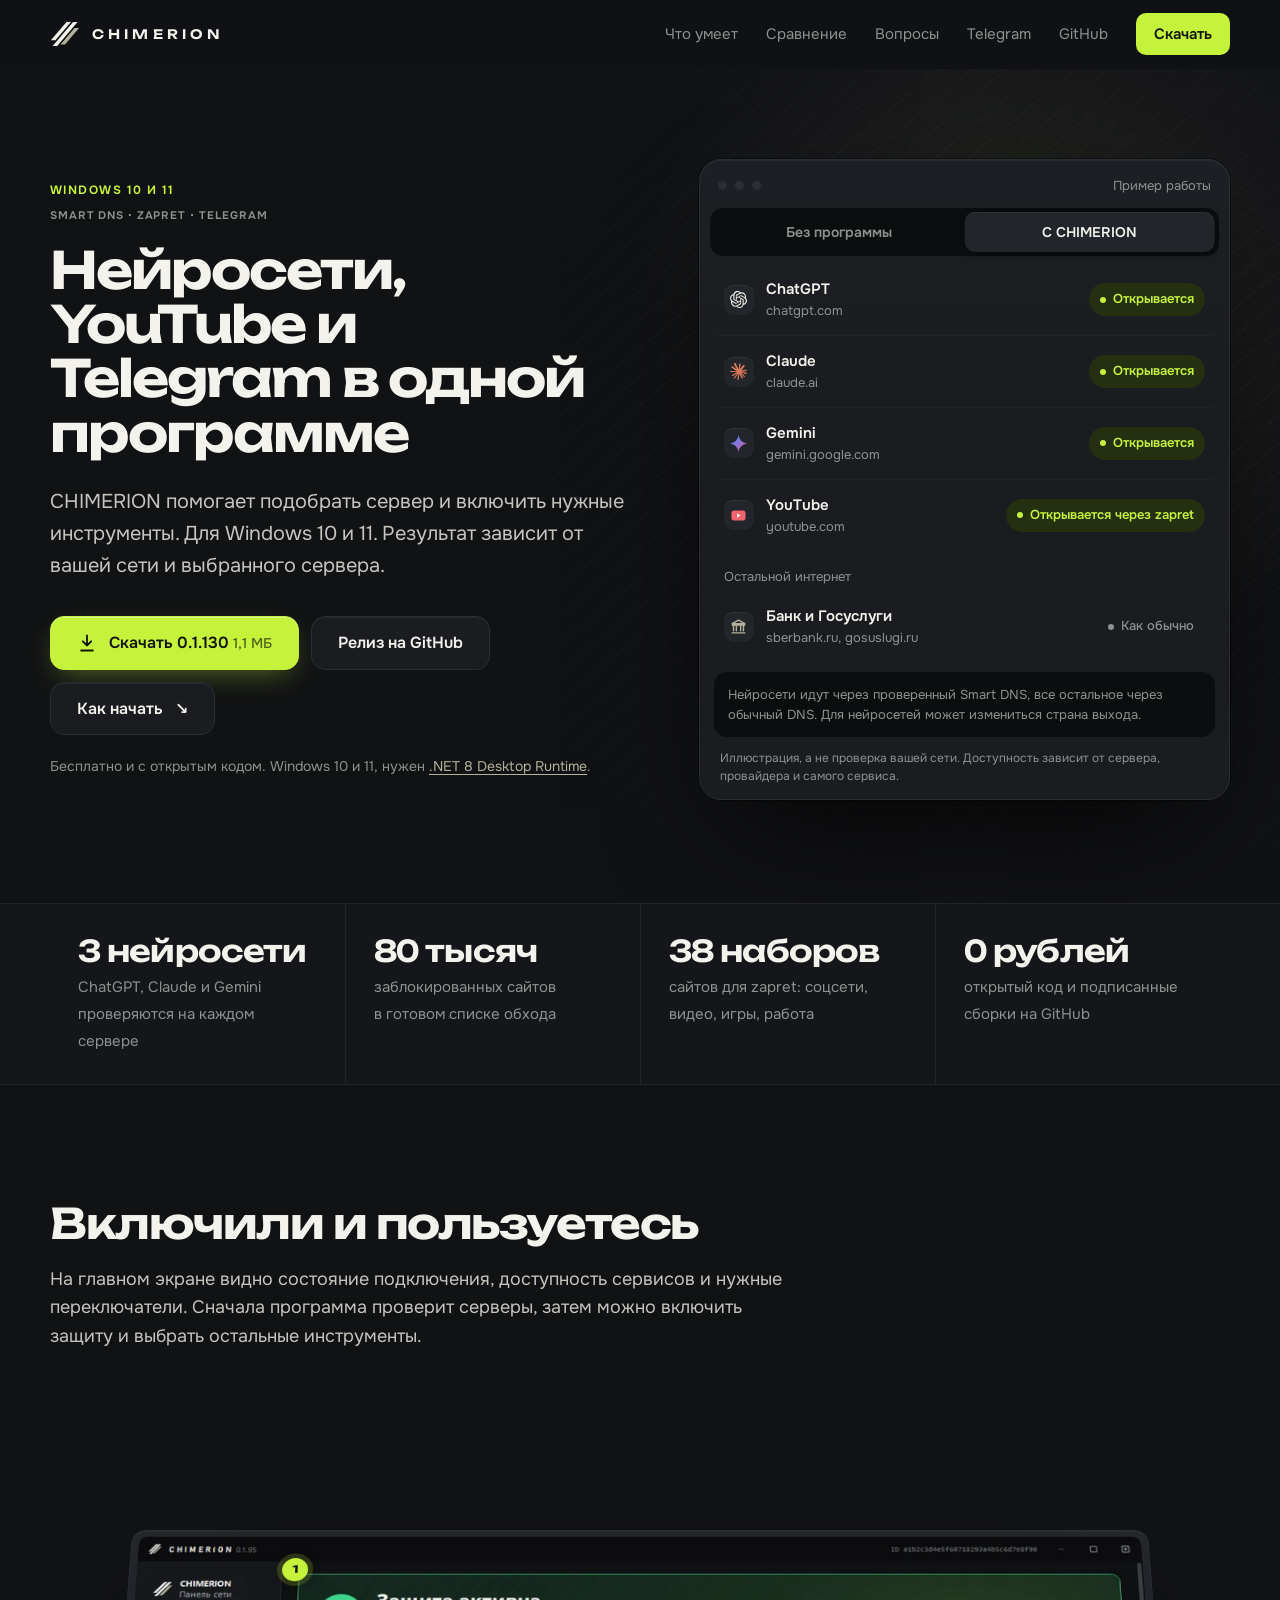
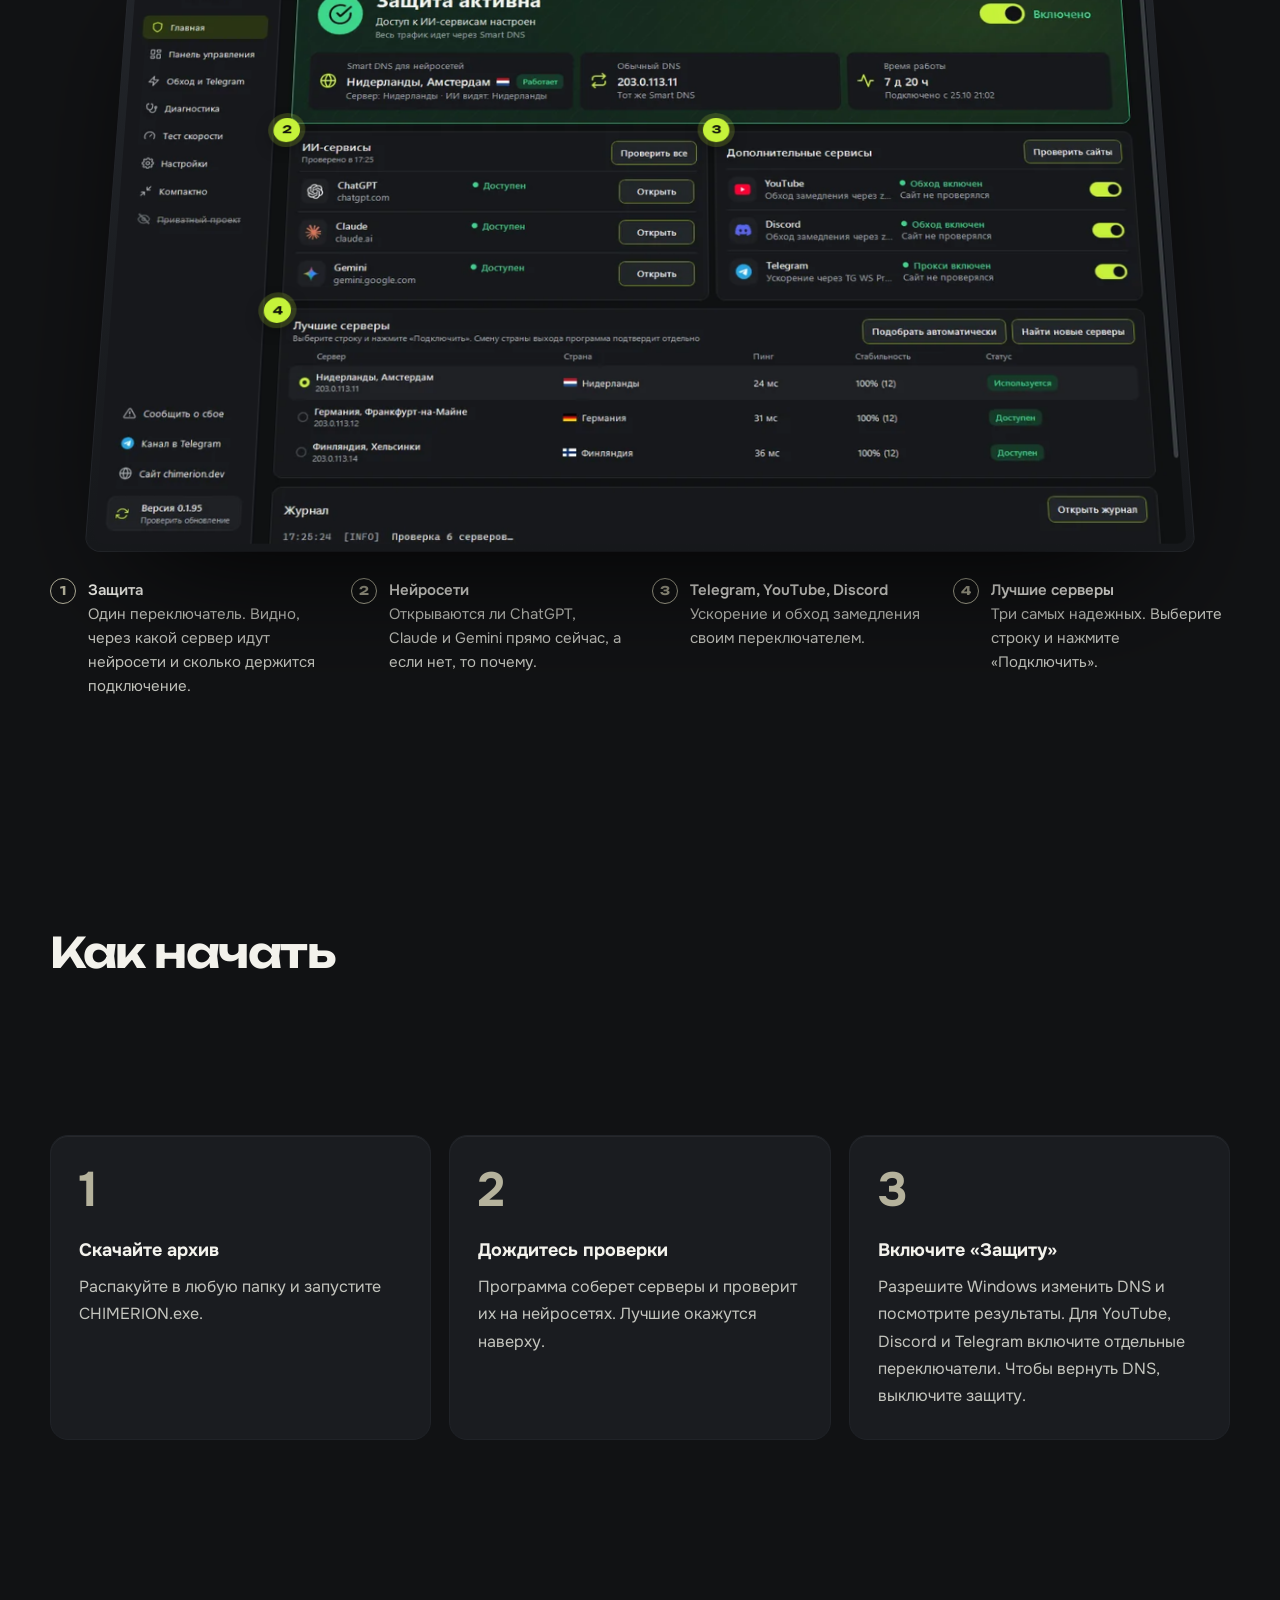
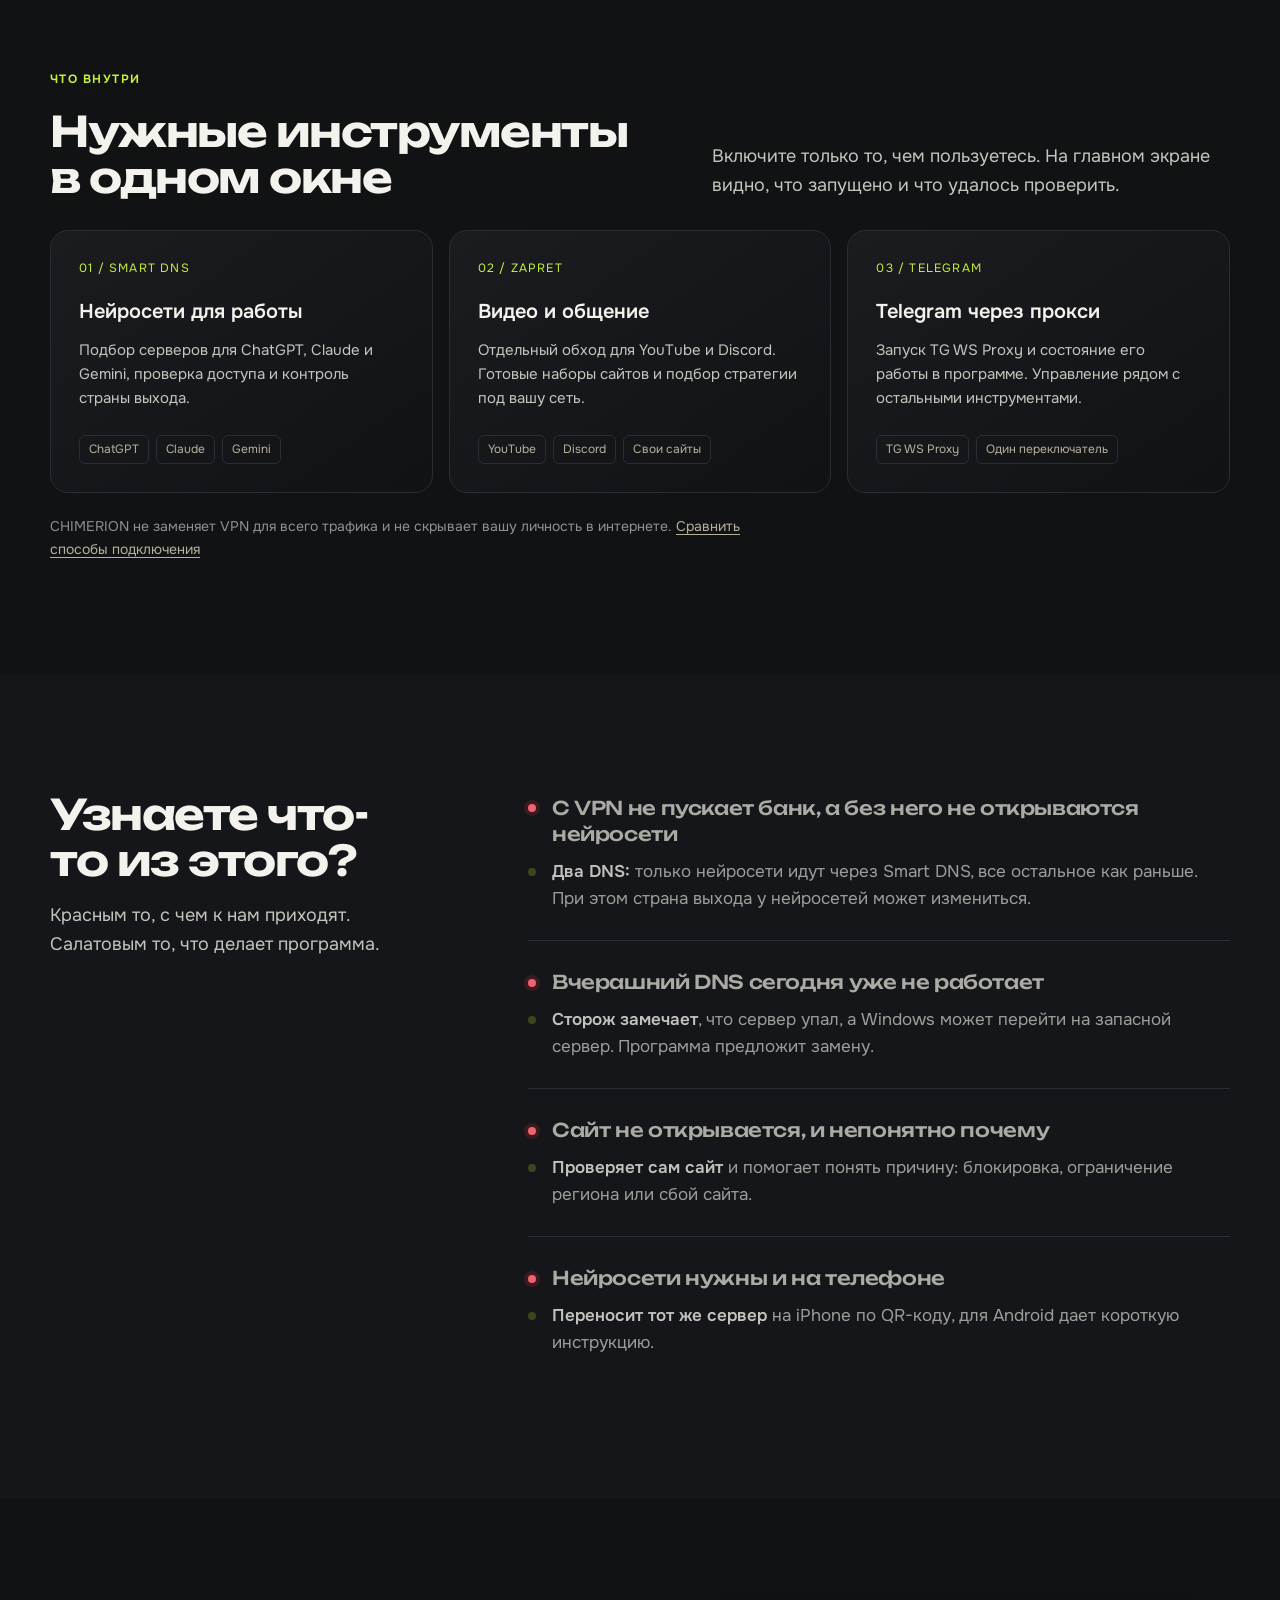
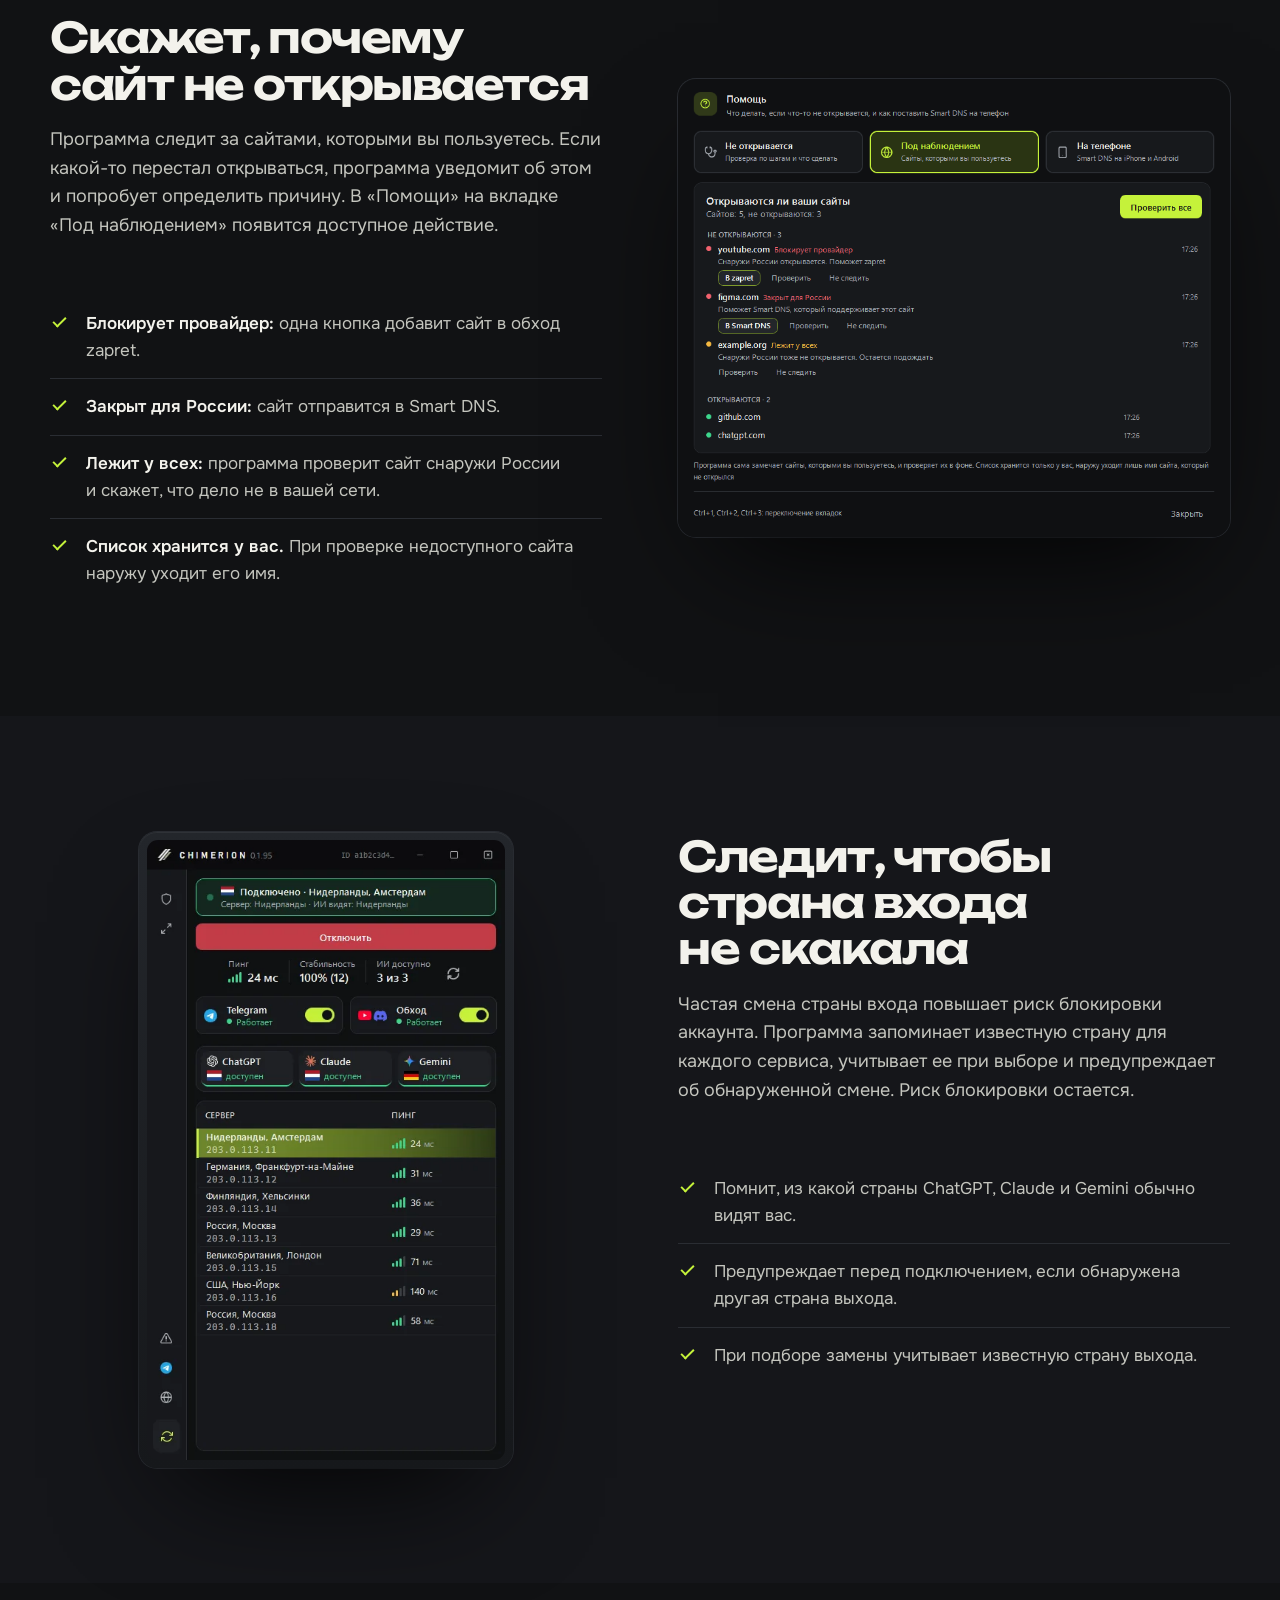
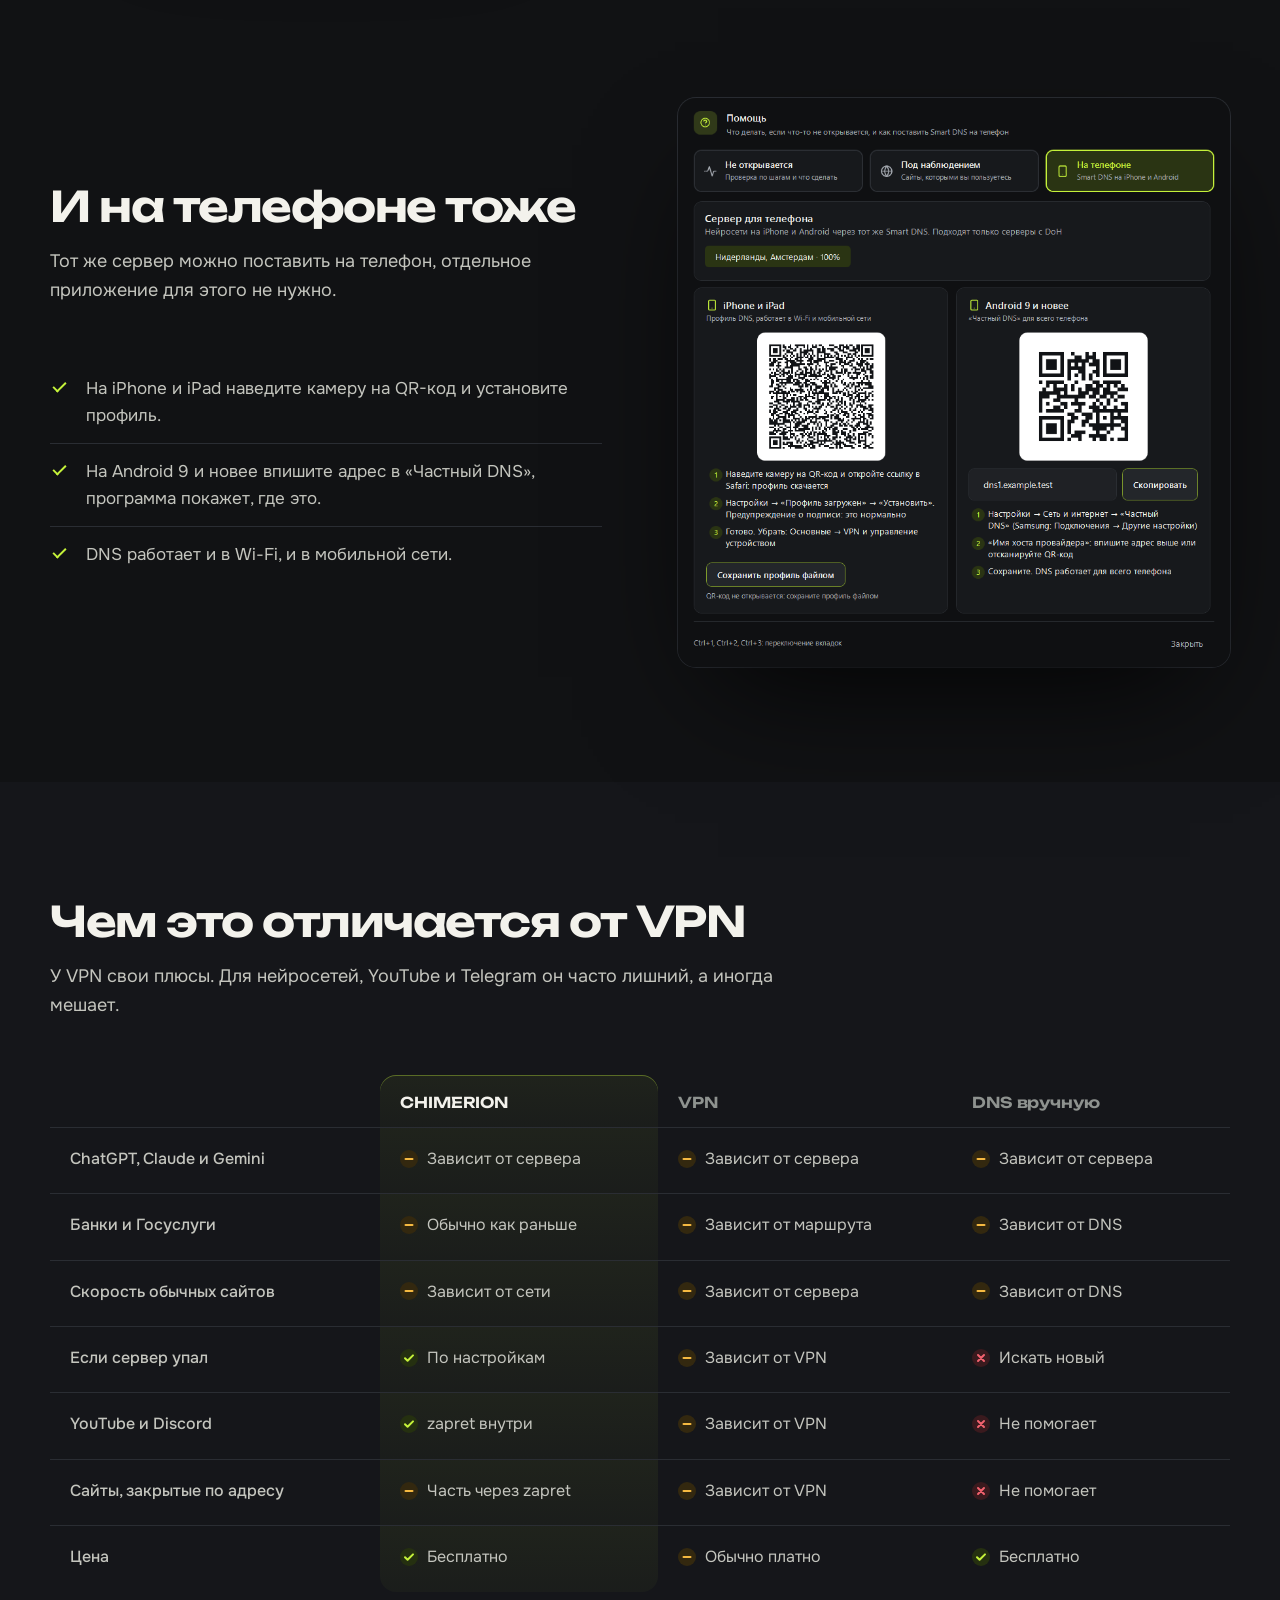
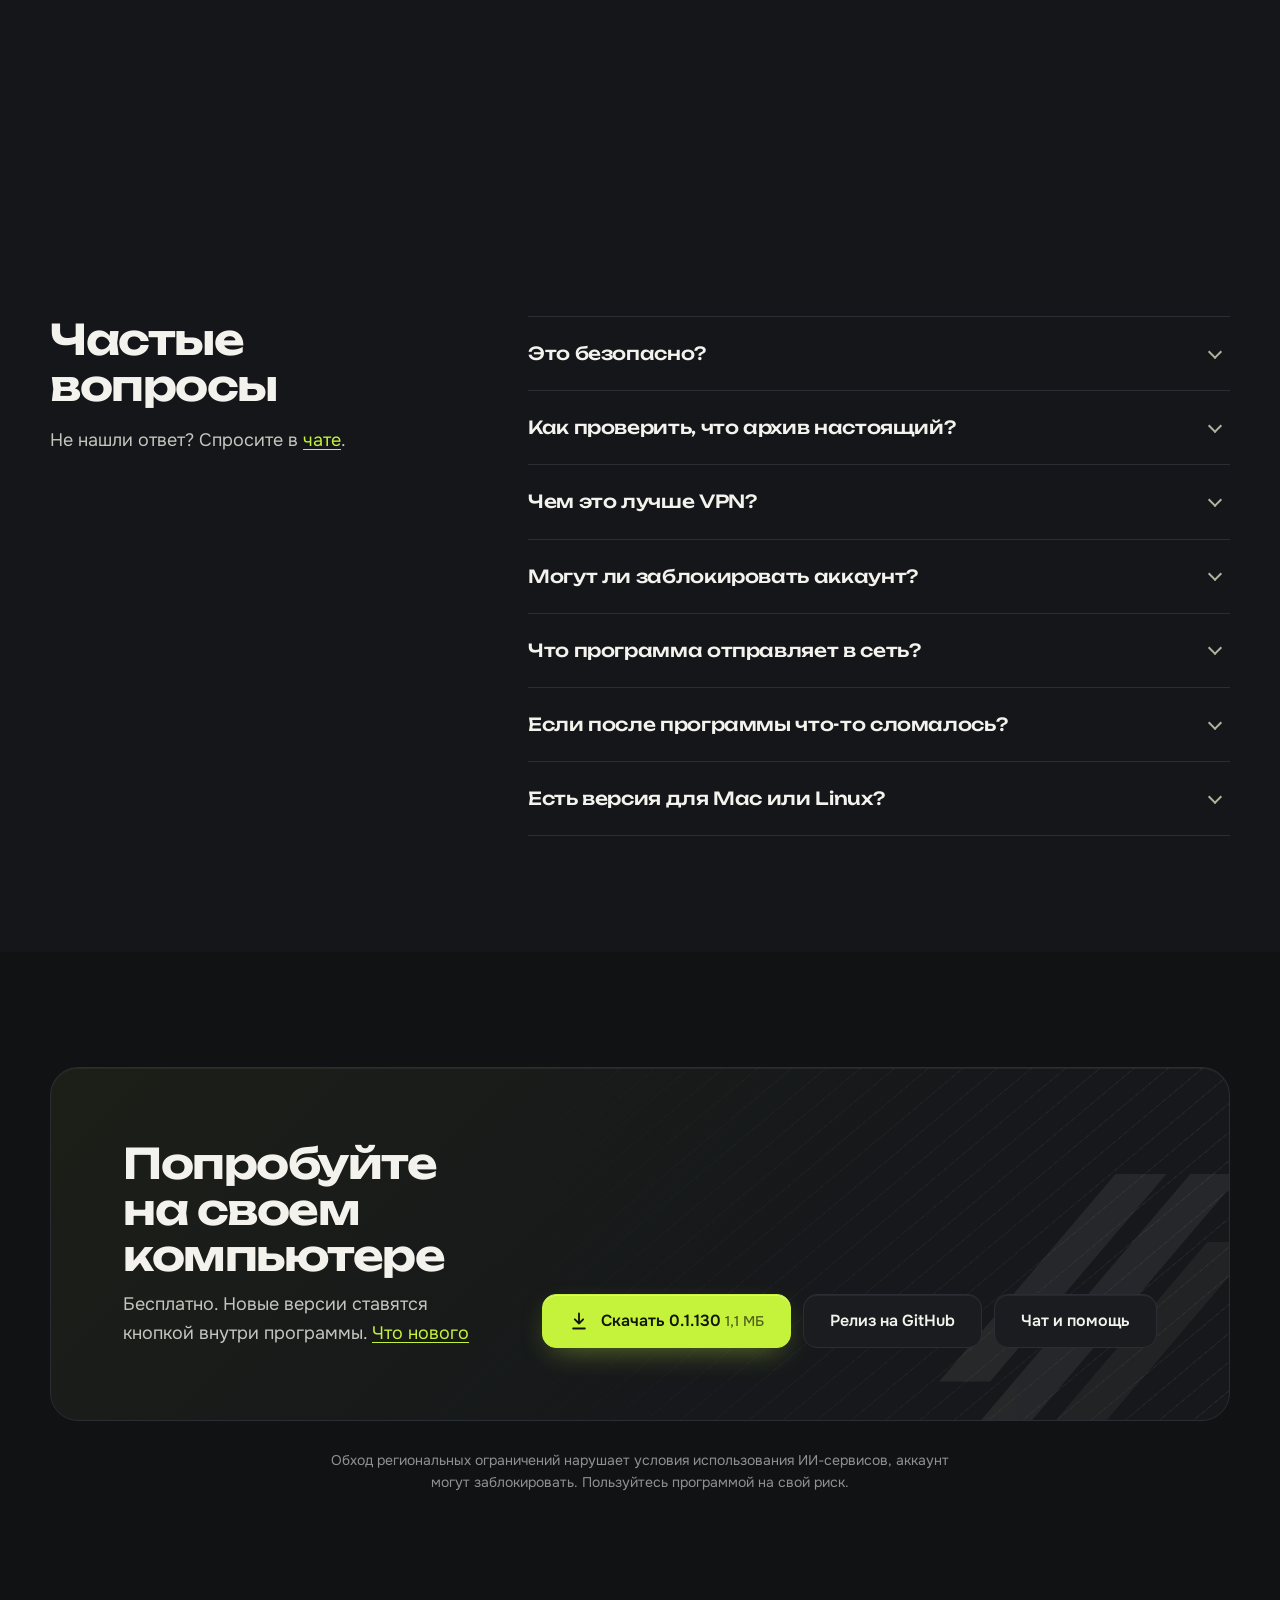
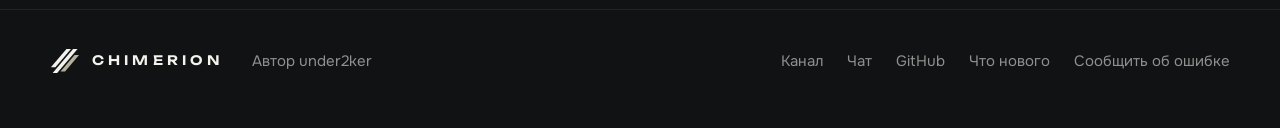
==== commit 1ba8b09f: "Сайт: ссылки на скачивание и метки кэша для 0.1.130" ====
--- a/site/index.html
+++ b/site/index.html
@@ -26,7 +26,7 @@
 <script type="application/ld+json">
 {"@context":"https://schema.org","@type":"SoftwareApplication","name":"CHIMERION","operatingSystem":"Windows 10, Windows 11",
  "applicationCategory":"UtilitiesApplication","offers":{"@type":"Offer","price":"0","priceCurrency":"RUB"},
- "downloadUrl":"https://github.com/under2ker/chimerion/releases/download/v0.1.95/CHIMERION-0.1.95-win-x64.zip","author":{"@type":"Person","name":"under2ker"},
+ "downloadUrl":"https://github.com/under2ker/chimerion/releases/download/v0.1.130/CHIMERION-0.1.130-win-x64.zip","author":{"@type":"Person","name":"under2ker"},
  "description":"Smart DNS для ChatGPT, Claude и Gemini, обход замедления YouTube и Discord, ускорение Telegram."}
 </script>
 <script>document.documentElement.classList.add("js")</script>
@@ -426,7 +426,7 @@
       <a href="#faq">Вопросы</a>
       <a href="https://t.me/chimeriondns">Telegram</a>
       <a href="https://github.com/under2ker/chimerion">GitHub</a>
-      <a class="get dl" href="https://github.com/under2ker/chimerion/releases/download/v0.1.95/CHIMERION-0.1.95-win-x64.zip">Скачать</a>
+      <a class="get dl" href="https://github.com/under2ker/chimerion/releases/download/v0.1.130/CHIMERION-0.1.130-win-x64.zip">Скачать</a>
     </nav>
   </div>
 </header>
@@ -439,9 +439,9 @@
         <h1>Нейросети, YouTube и Telegram в одной программе</h1>
         <p class="lead">CHIMERION помогает подобрать сервер и включить нужные инструменты. Для Windows 10 и 11. Результат зависит от вашей сети и выбранного сервера.</p>
         <div class="actions">
-          <a class="btn go dl" href="https://github.com/under2ker/chimerion/releases/download/v0.1.95/CHIMERION-0.1.95-win-x64.zip">
+          <a class="btn go dl" href="https://github.com/under2ker/chimerion/releases/download/v0.1.130/CHIMERION-0.1.130-win-x64.zip">
             <svg viewBox="0 0 24 24" fill="none" stroke="currentColor" stroke-width="2.2" stroke-linecap="round" stroke-linejoin="round" aria-hidden="true"><path d="M12 3v12m0 0-5-5m5 5 5-5M5 21h14"/></svg>
-            <span class="dl-text">Скачать 0.1.95 <small>1,1 МБ</small></span>
+            <span class="dl-text">Скачать 0.1.130 <small>1,1 МБ</small></span>
           </a>
           <a class="btn" href="https://github.com/under2ker/chimerion/releases/latest">Релиз на GitHub</a>
           <a class="btn" href="#start">Как начать <span aria-hidden="true">↘</span></a>
@@ -507,7 +507,7 @@
       <p class="intro">На главном экране видно состояние подключения, доступность сервисов и нужные переключатели. Сначала программа проверит серверы, затем можно включить защиту и выбрать остальные инструменты.</p>
       <figure class="screen">
         <div class="frame">
-          <img src="img/main.webp?v=0.1.95" srcset="img/main-480.webp?v=0.1.95 480w, img/main-800.webp?v=0.1.95 800w, img/main-1200.webp?v=0.1.95 1200w, img/main.webp?v=0.1.95 1440w" sizes="(max-width: 1220px) calc(100vw - 56px), 1164px" width="1440" height="900" loading="lazy" alt="Главный экран CHIMERION: защита включена, ChatGPT, Claude и Gemini доступны, Telegram, YouTube и Discord работают, три лучших сервера">
+          <img src="img/main.webp?v=0.1.130" srcset="img/main-480.webp?v=0.1.130 480w, img/main-800.webp?v=0.1.130 800w, img/main-1200.webp?v=0.1.130 1200w, img/main.webp?v=0.1.130 1440w" sizes="(max-width: 1220px) calc(100vw - 56px), 1164px" width="1440" height="900" loading="lazy" alt="Главный экран CHIMERION: защита включена, ChatGPT, Claude и Gemini доступны, Telegram, YouTube и Discord работают, три лучших сервера">
           <span class="pin" style="left: 16.2%; top: 6.8%" aria-hidden="true">1</span>
           <span class="pin" style="left: 16.2%; top: 34.1%" aria-hidden="true">2</span>
           <span class="pin" style="left: 57.3%; top: 34.1%" aria-hidden="true">3</span>
@@ -578,7 +578,7 @@
           <li><b>Список хранится у вас.</b> При проверке недоступного сайта наружу уходит его имя.</li>
         </ul>
       </div>
-      <div class="shot watched-shot"><img src="img/watched-tab-demo-v2.png?v=0.1.95" width="844" height="700" decoding="async" alt="Вкладка «Под наблюдением»: пример результатов проверки сайтов"></div>
+      <div class="shot watched-shot"><img src="img/watched-tab-demo-v2.png?v=0.1.130" width="844" height="700" decoding="async" alt="Вкладка «Под наблюдением»: пример результатов проверки сайтов"></div>
     </div>
   </section>
 
@@ -594,7 +594,7 @@
           <li>Может вообще не менять сервер без вас, это включается в настройках.</li>
         </ul>
       </div>
-      <div class="shot"><img src="img/compact.webp?v=0.1.95" width="485" height="840" decoding="async" alt="Компактный вид CHIMERION: кнопка отключения, доступность ChatGPT, Claude и Gemini и список серверов"></div>
+      <div class="shot"><img src="img/compact.webp?v=0.1.130" width="485" height="840" decoding="async" alt="Компактный вид CHIMERION: кнопка отключения, доступность ChatGPT, Claude и Gemini и список серверов"></div>
     </div>
   </section>
 
@@ -609,7 +609,7 @@
           <li>DNS работает и в Wi-Fi, и в мобильной сети.</li>
         </ul>
       </div>
-      <div class="shot phone-shot"><img src="img/phone-tab-demo-v3.png?v=0.1.95" width="844" height="871" decoding="async" alt="Вкладка «На телефоне»: инструкции для iPhone и Android, QR-коды построены на выдуманном адресе"></div>
+      <div class="shot phone-shot"><img src="img/phone-tab-demo-v3.png?v=0.1.130" width="844" height="871" decoding="async" alt="Вкладка «На телефоне»: инструкции для iPhone и Android, QR-коды построены на выдуманном адресе"></div>
     </div>
   </section>
 
@@ -646,7 +646,7 @@
         </details>
         <details>
           <summary>Как проверить, что архив настоящий?</summary>
-          <p>Каждый архив собирается на GitHub Actions из открытого кода, а GitHub подтверждает происхождение. Проверить можно командой <span class="code">gh attestation verify CHIMERION-0.1.95-win-x64.zip -R under2ker/chimerion</span>. Программа сама проверяет подпись каждого обновления.</p>
+          <p>Каждый архив собирается на GitHub Actions из открытого кода, а GitHub подтверждает происхождение. Проверить можно командой <span class="code">gh attestation verify CHIMERION-0.1.130-win-x64.zip -R under2ker/chimerion</span>. Программа сама проверяет подпись каждого обновления.</p>
         </details>
         <details>
           <summary>Чем это лучше VPN?</summary>
@@ -681,9 +681,9 @@
         <p class="intro">Бесплатно. Новые версии ставятся кнопкой внутри программы. <a class="news" href="https://github.com/under2ker/chimerion/blob/main/CHANGELOG.md">Что нового</a></p>
       </div>
       <div class="actions">
-        <a class="btn go dl" href="https://github.com/under2ker/chimerion/releases/download/v0.1.95/CHIMERION-0.1.95-win-x64.zip">
+        <a class="btn go dl" href="https://github.com/under2ker/chimerion/releases/download/v0.1.130/CHIMERION-0.1.130-win-x64.zip">
           <svg viewBox="0 0 24 24" fill="none" stroke="currentColor" stroke-width="2.2" stroke-linecap="round" stroke-linejoin="round" aria-hidden="true"><path d="M12 3v12m0 0-5-5m5 5 5-5M5 21h14"/></svg>
-          <span class="dl-text">Скачать 0.1.95 <small>1,1 МБ</small></span>
+          <span class="dl-text">Скачать 0.1.130 <small>1,1 МБ</small></span>
         </a>
         <a class="btn" href="https://github.com/under2ker/chimerion/releases/latest">Релиз на GitHub</a>
         <a class="btn" href="https://t.me/+rXN4fR7HWcxlMTYy">Чат и помощь</a>
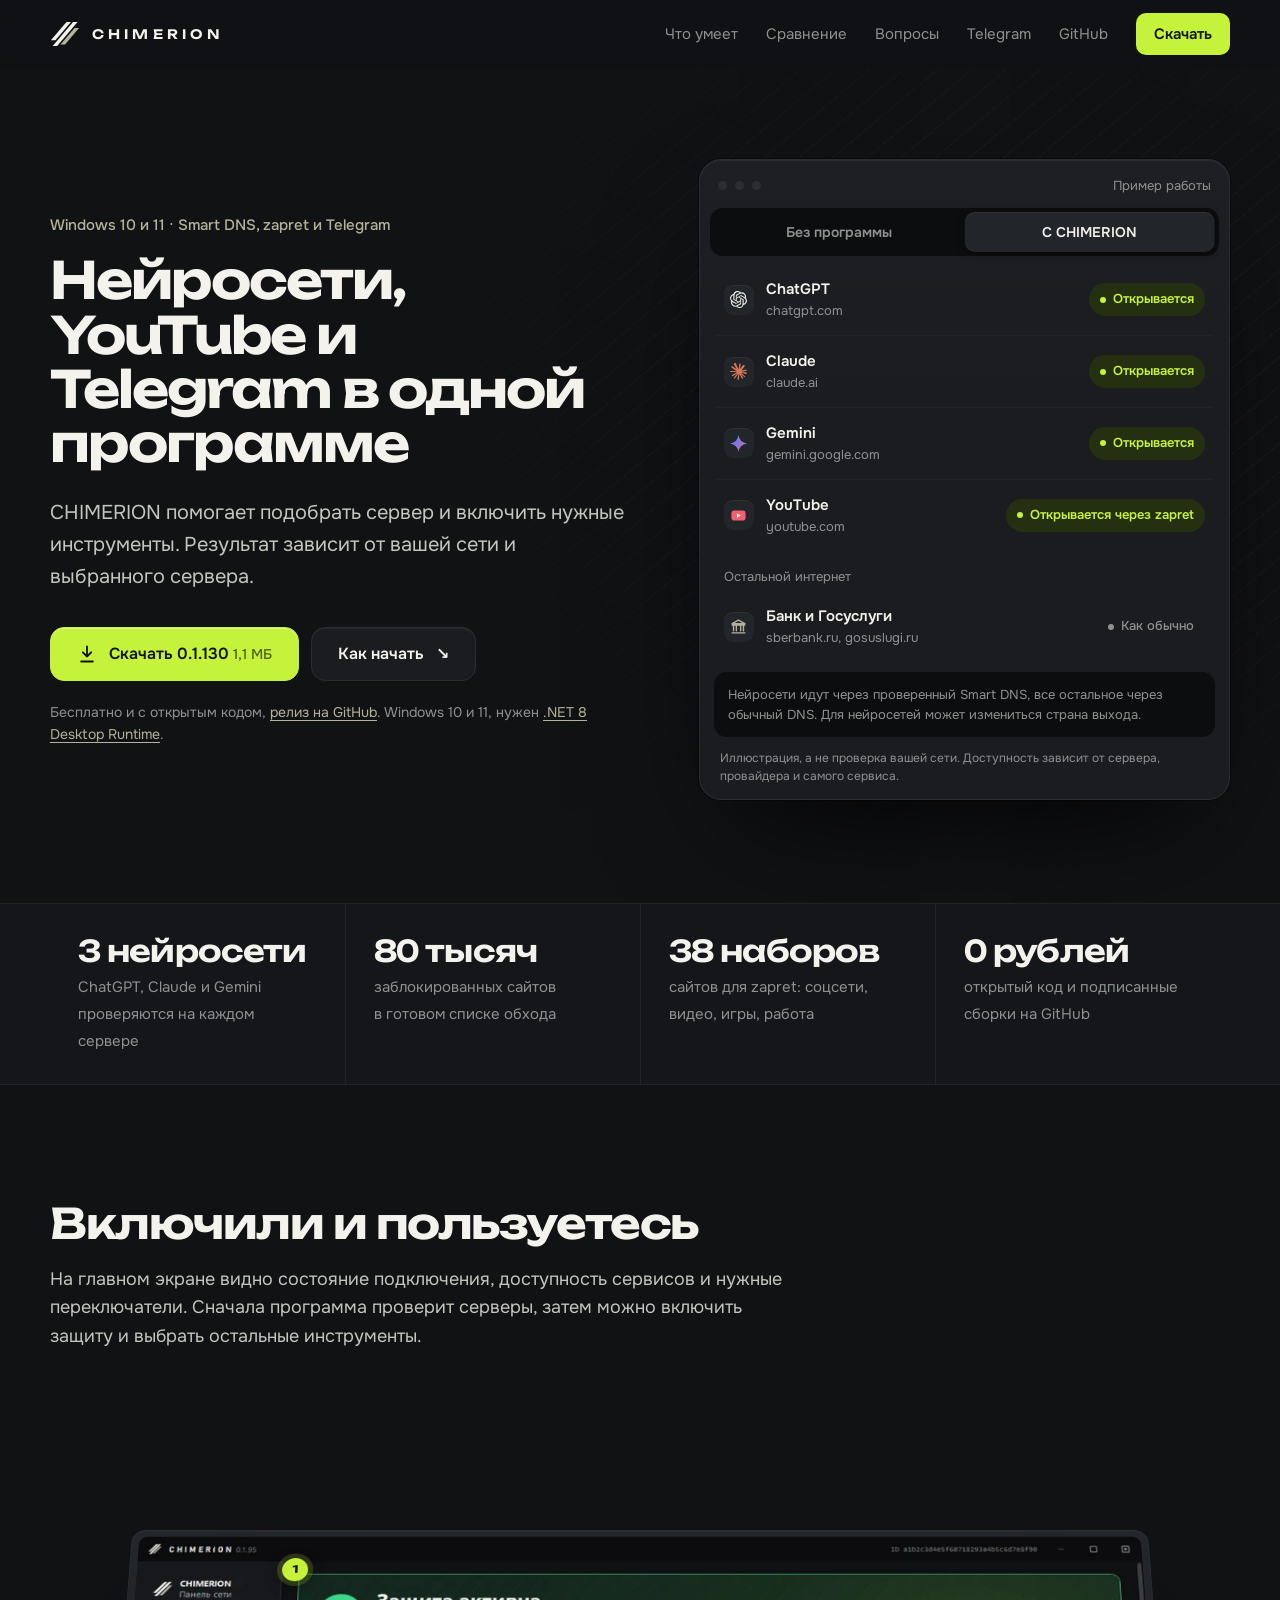
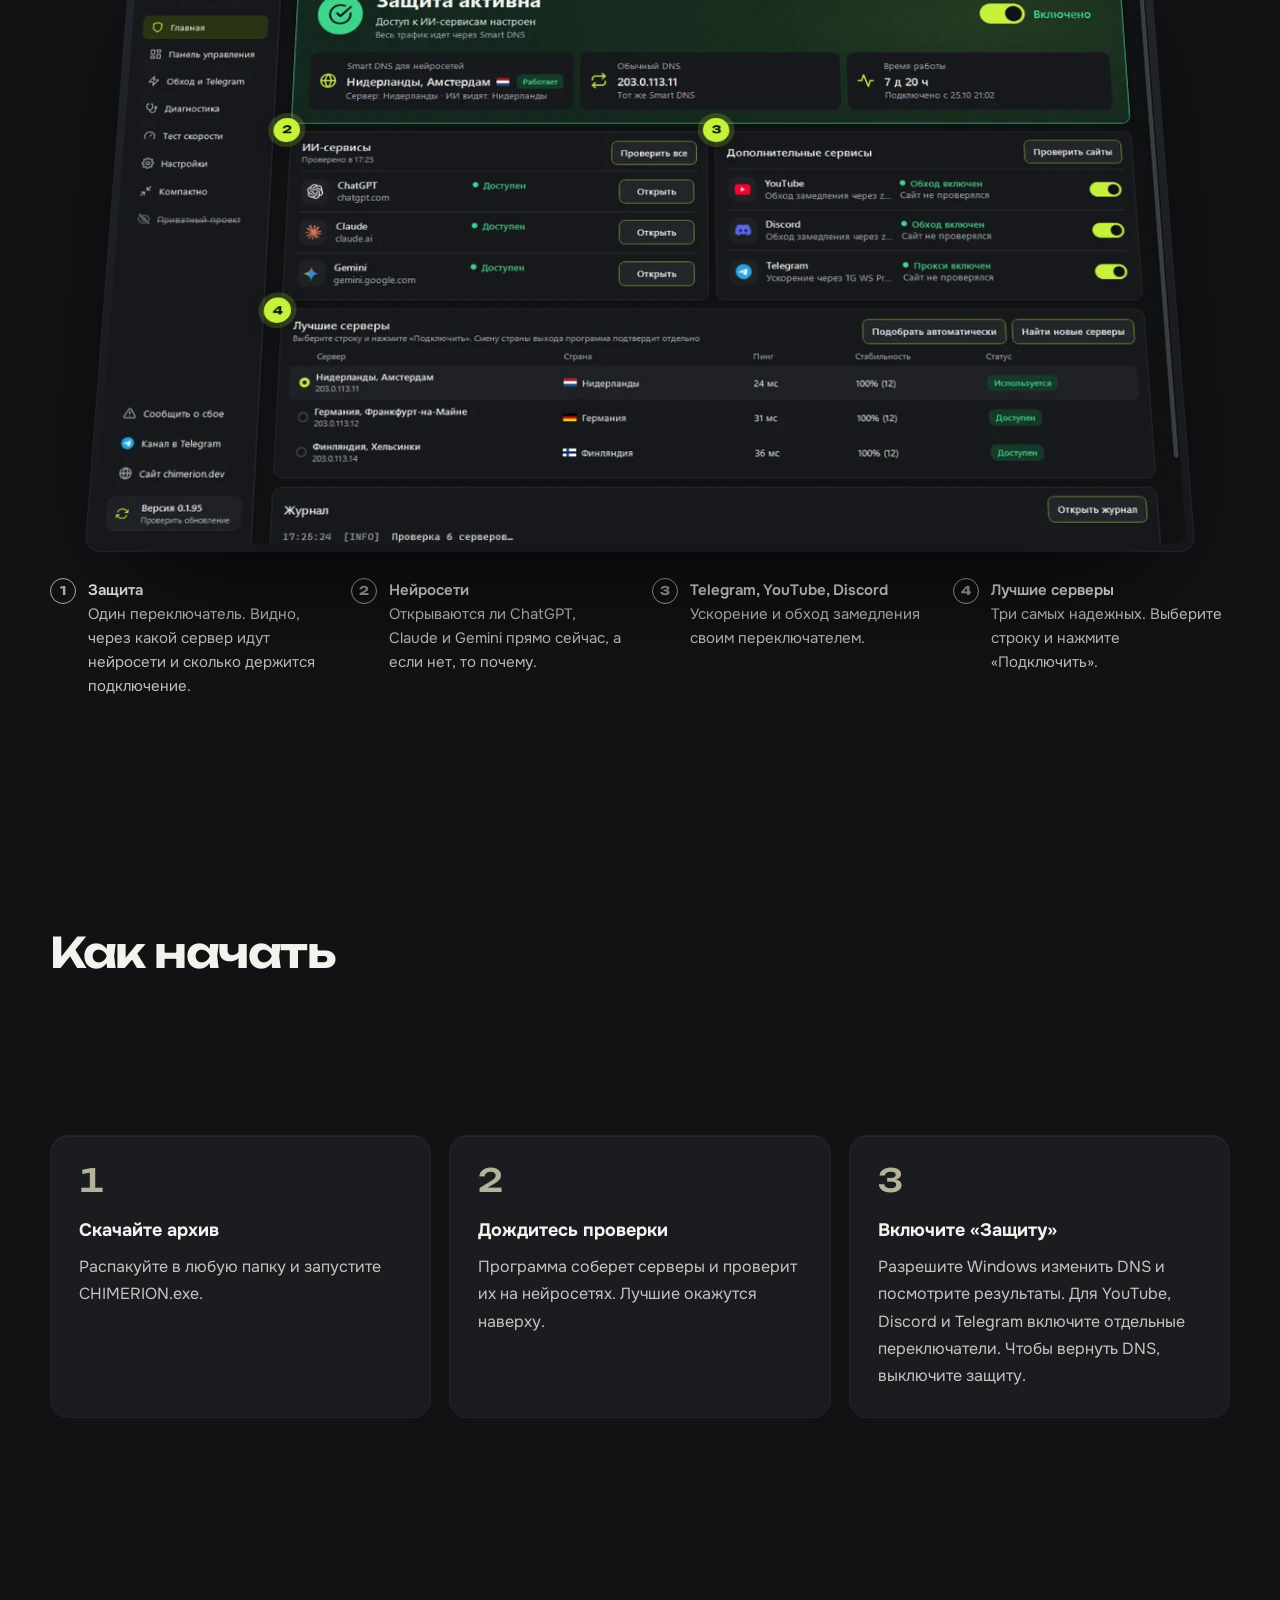
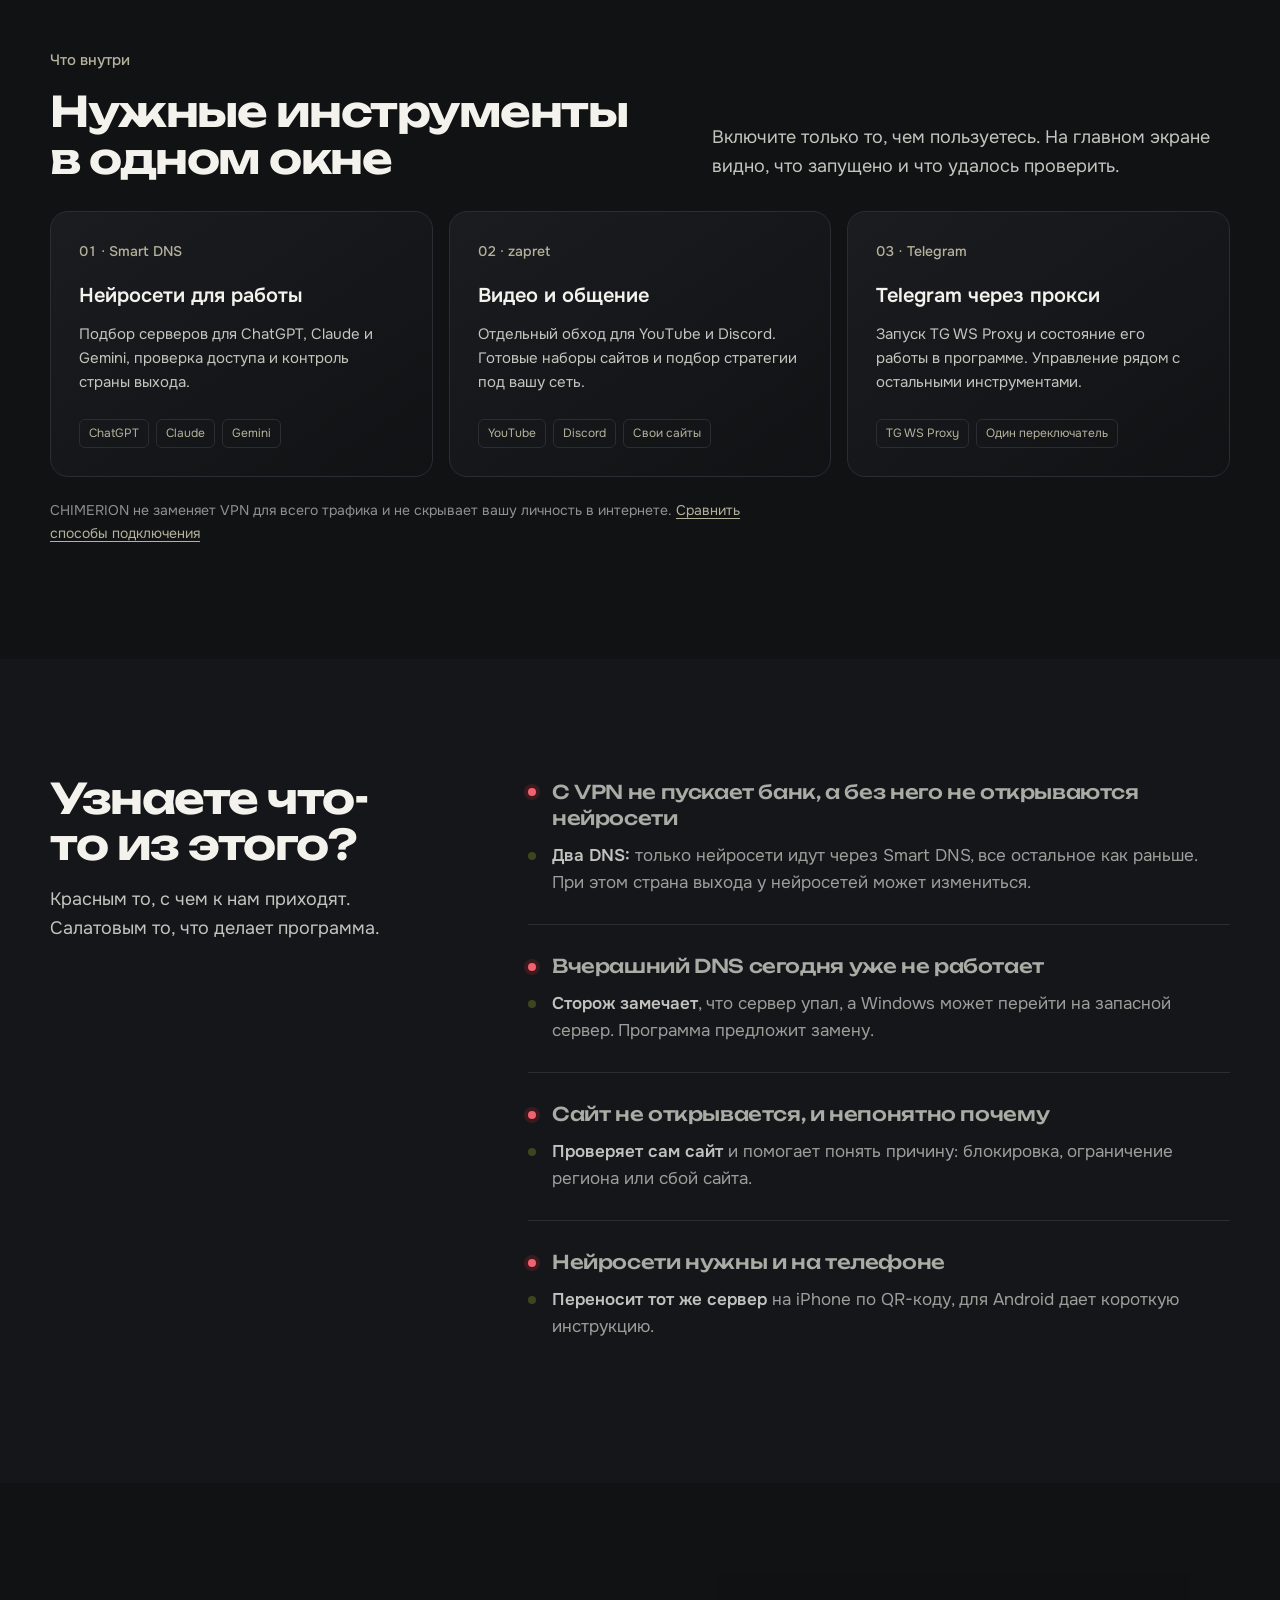
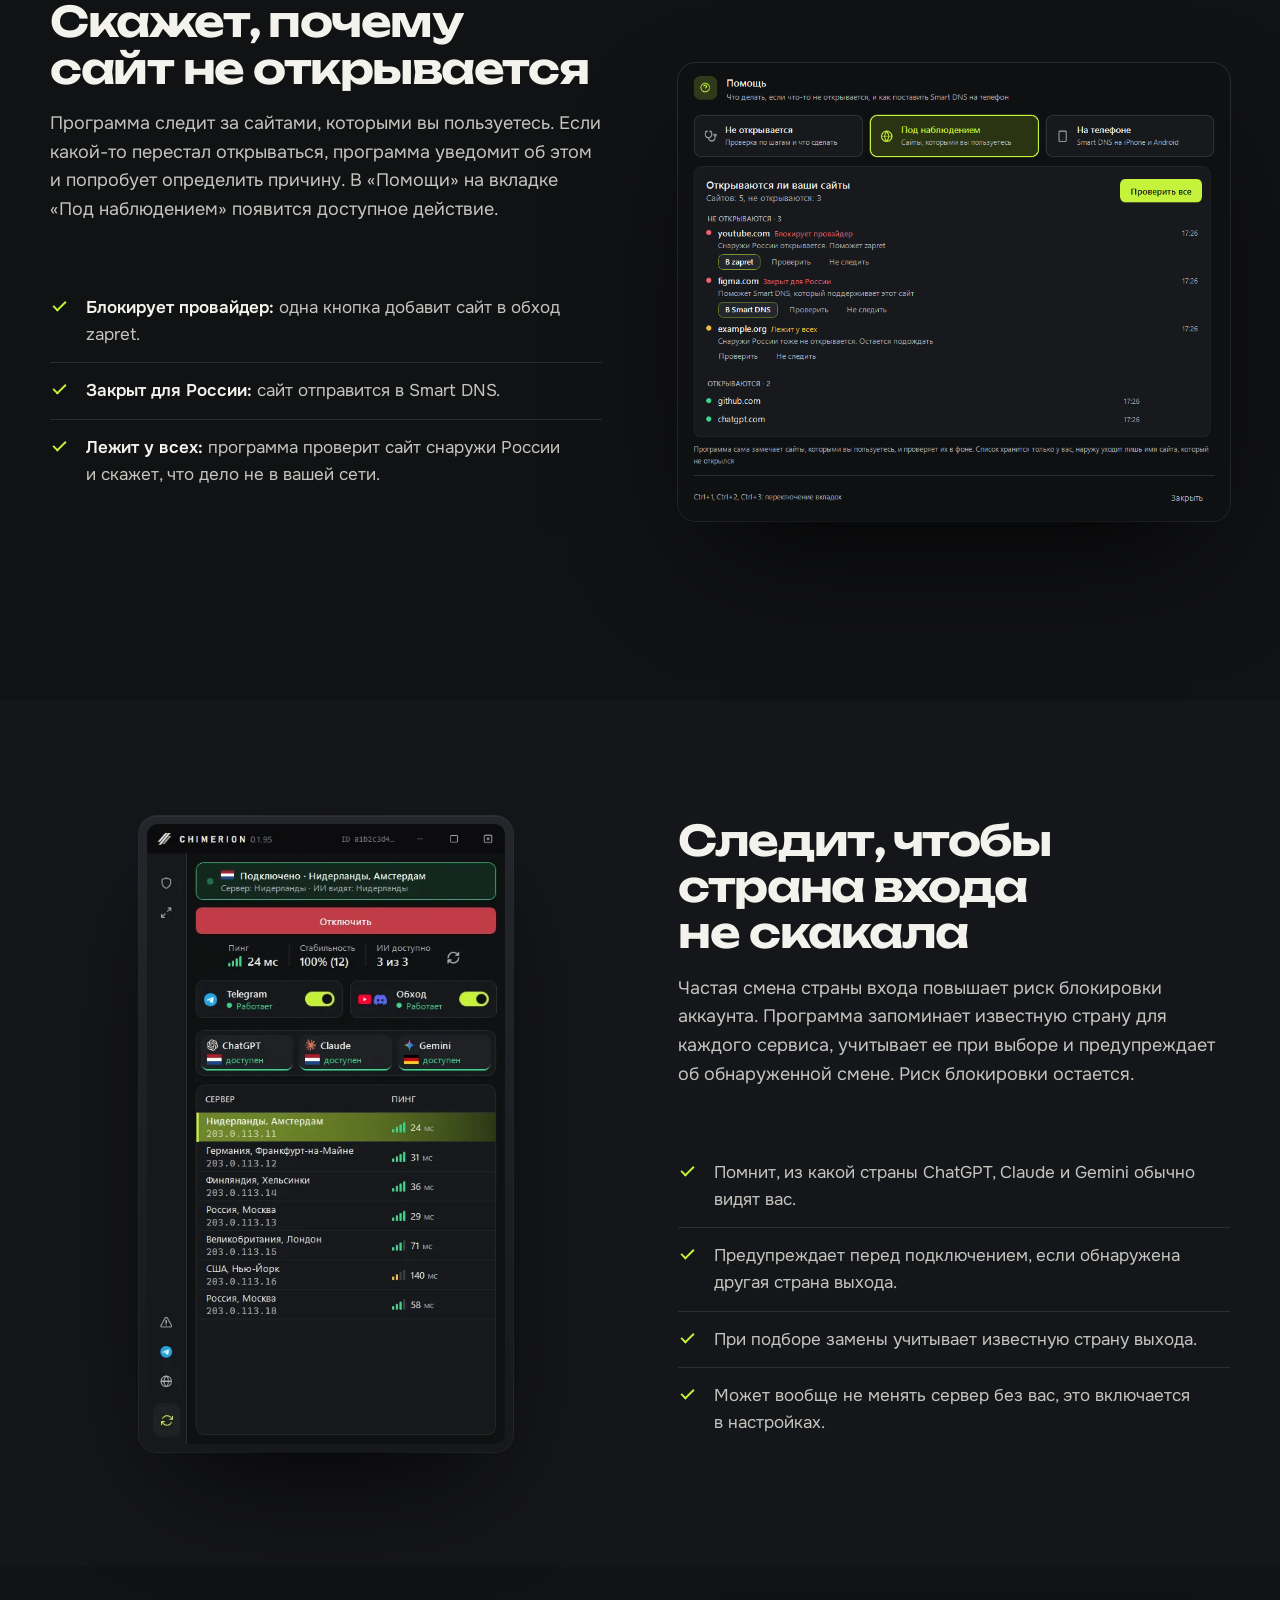
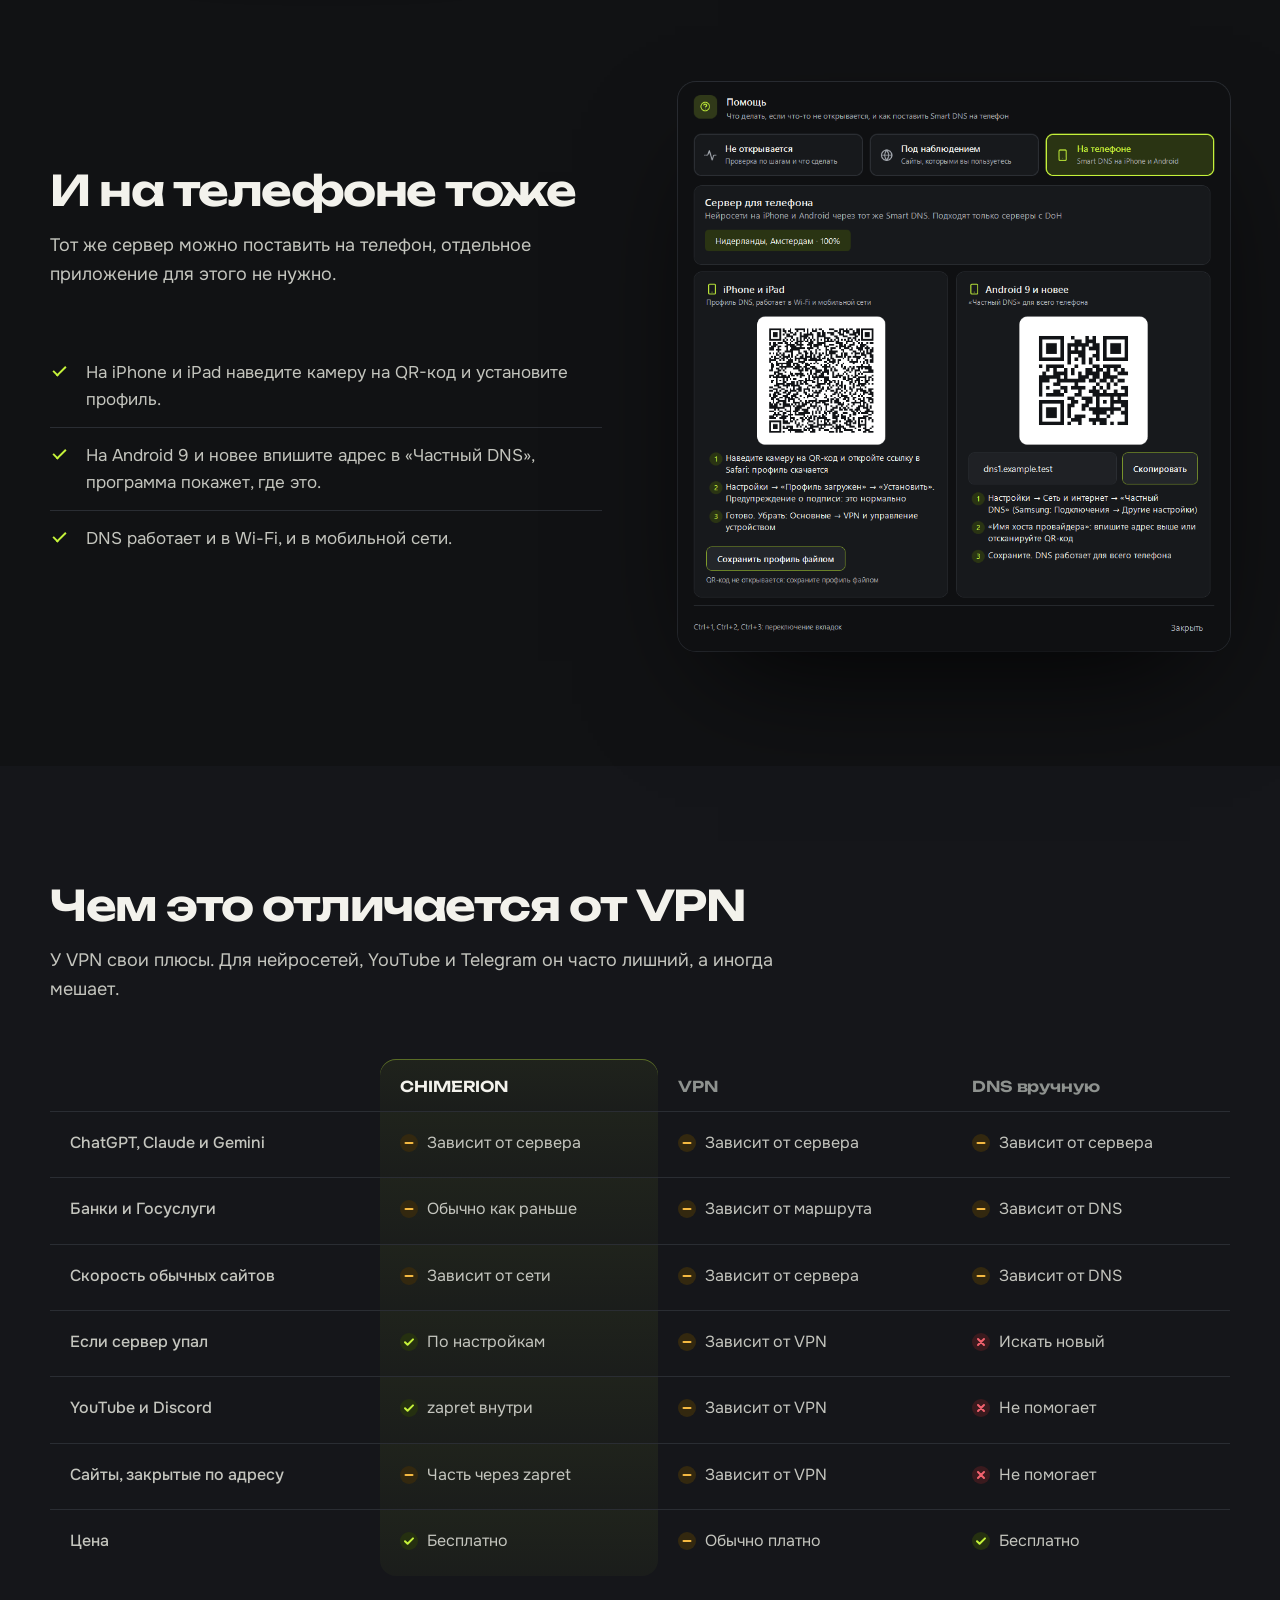
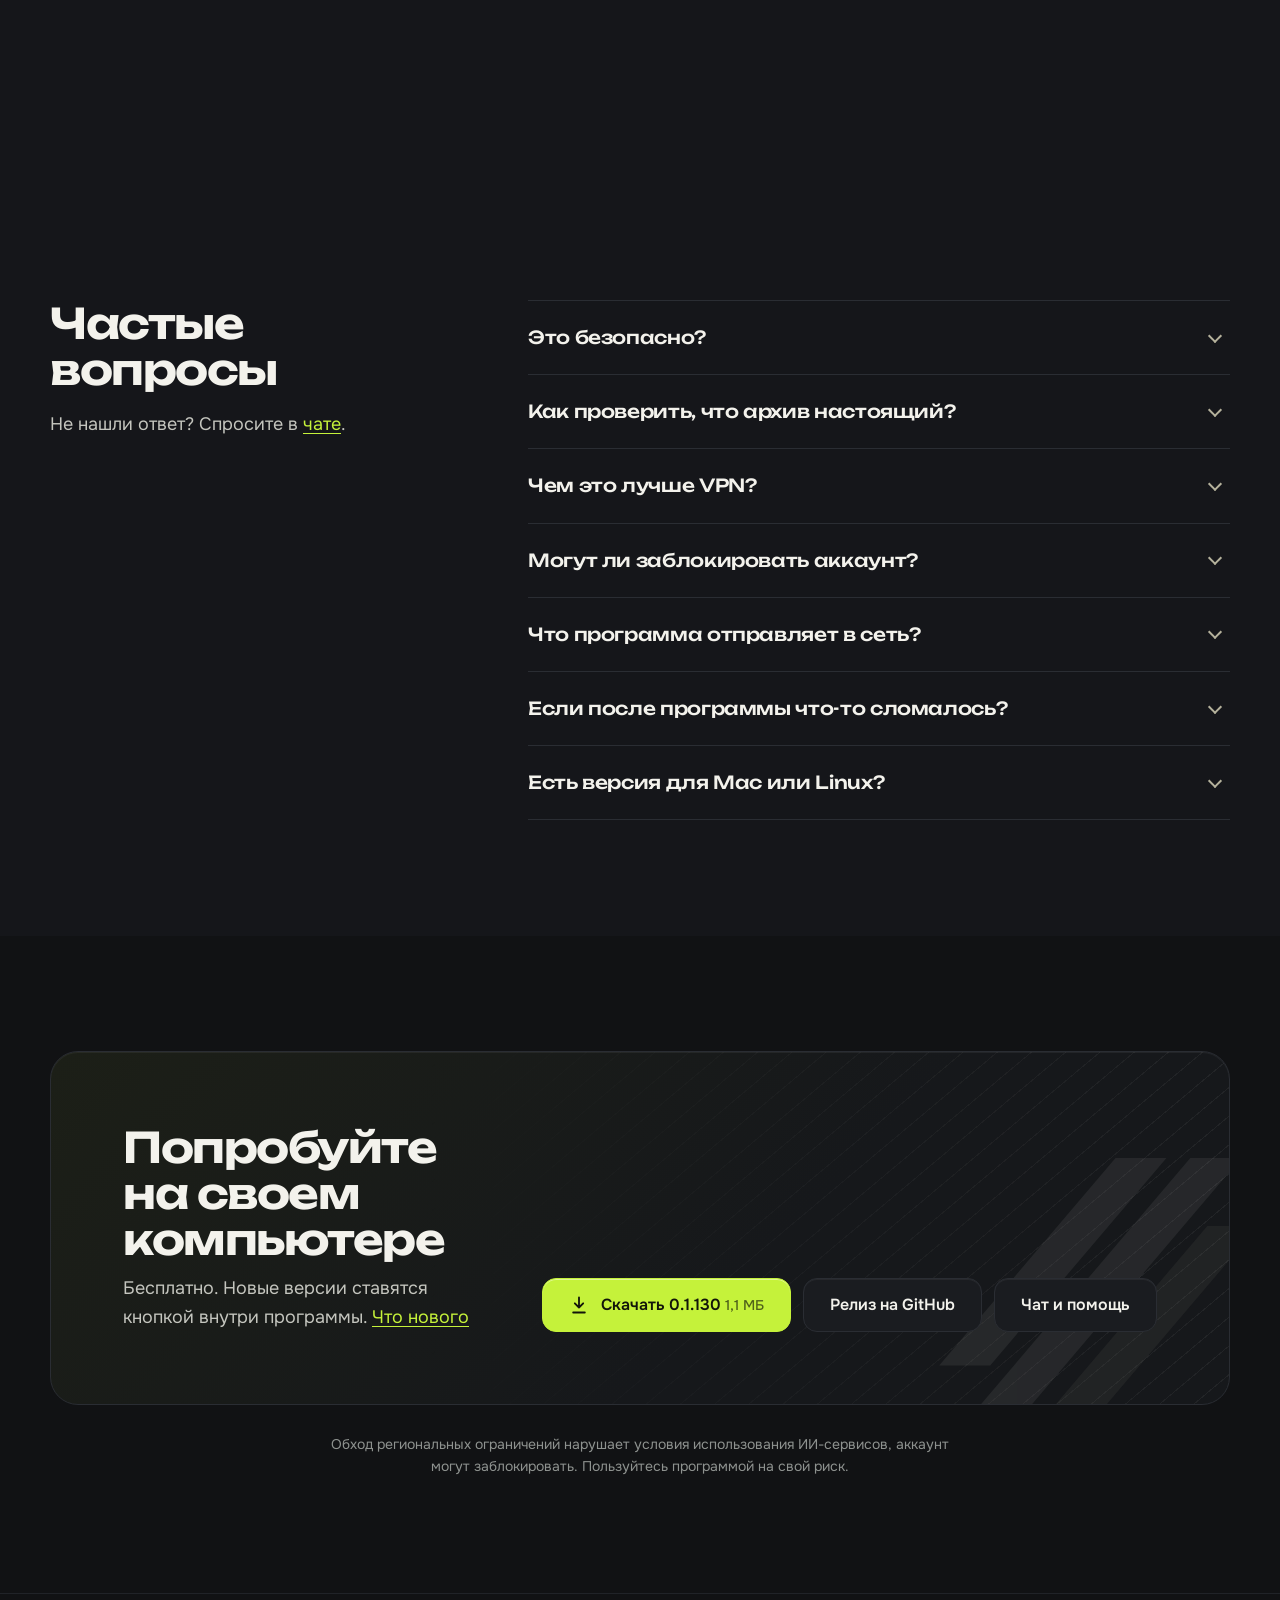
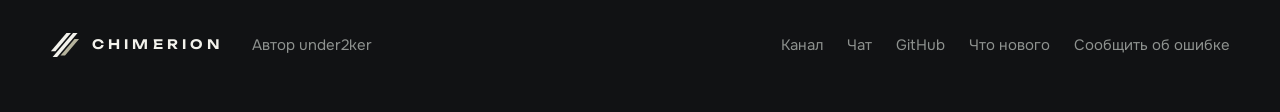
==== commit 946f05fc: "site: убраны свечения, заглавные подписи с разрядкой, счетчики и отскок; в первом экране две кнопки" ====
--- a/site/index.html
+++ b/site/index.html
@@ -83,8 +83,8 @@
   transition: background .15s, border-color .15s, box-shadow .2s; }
 .btn:hover { border-color: #41454c; background: var(--panel2); }
 .btn.go { background: var(--lime); border-color: var(--lime); color: #12150a;
-  box-shadow: inset 0 1px 0 rgba(255,255,255,.45), 0 10px 30px -10px rgba(197,242,58,.45); }
-.btn.go:hover { background: #d6fa6a; box-shadow: inset 0 1px 0 rgba(255,255,255,.45), 0 14px 36px -10px rgba(197,242,58,.6); }
+  box-shadow: inset 0 1px 0 rgba(255,255,255,.45); }
+.btn.go:hover { background: #d6fa6a; }
 .btn svg { width: 20px; height: 20px; flex: none; }
 .btn small { font-weight: 500; opacity: .65; font-size: 14px; }
 
@@ -92,8 +92,6 @@
 .hero { position: relative; padding: clamp(48px, 7vw, 104px) 0 clamp(64px, 8vw, 120px); overflow: hidden; isolation: isolate; }
 .hero::before { content: ""; position: absolute; inset: 0; z-index: -2; background: var(--stripes);
   -webkit-mask-image: radial-gradient(70% 90% at 78% 40%, #000 0%, transparent 75%); mask-image: radial-gradient(70% 90% at 78% 40%, #000 0%, transparent 75%); }
-.hero::after { content: ""; position: absolute; z-index: -1; width: 760px; height: 760px; right: -120px; top: -140px; border-radius: 50%;
-  background: radial-gradient(closest-side, rgba(197,242,58,.10), rgba(181,178,156,.05) 55%, transparent); pointer-events: none; }
 .hero .wrap { display: grid; grid-template-columns: minmax(0, 1.1fr) minmax(0, 1fr); gap: clamp(36px, 5vw, 80px); align-items: center; }
 h1 { font: 650 clamp(32px, 4vw, 54px)/1.06 var(--display); letter-spacing: -.04em; margin: 0 0 26px; text-wrap: balance; }
 .lead { font-size: clamp(18px, 1.6vw, 20px); color: var(--soft); margin: 0 0 34px; max-width: 33em; }
@@ -197,9 +195,9 @@
 
 /* Три шага: настоящая последовательность */
 .steps { list-style: none; margin: 0; padding: 0; display: grid; grid-template-columns: repeat(3, minmax(0, 1fr)); gap: 18px; counter-reset: s; }
-.steps li { counter-increment: s; padding: 30px 28px 30px; background: var(--panel); border-radius: 18px; box-shadow: var(--edge); border: 1px solid var(--line-soft); }
-.steps li::before { content: counter(s); font: 700 48px/1 var(--text); color: var(--stone);
-  display: block; margin-bottom: 22px; letter-spacing: -.04em; }
+.steps li { counter-increment: s; padding: 28px; background: var(--panel); border-radius: 18px; box-shadow: var(--edge); border: 1px solid var(--line-soft); }
+.steps li::before { content: counter(s); font: 500 32px/1 var(--display); color: var(--stone);
+  display: block; margin-bottom: 20px; font-variant-numeric: tabular-nums; }
 .steps b { display: block; font-size: 18px; margin-bottom: 8px; }
 .steps span { color: var(--soft); font-size: 16px; }
 
@@ -264,14 +262,14 @@
 /* ---------- Движение ---------- */
 /* Полоса прочитанного над шапкой */
 .progress { position: absolute; left: 0; top: 0; height: 2px; width: 100%; background: var(--lime); transform-origin: 0 50%;
-  transform: scaleX(var(--read, 0)); box-shadow: 0 0 12px rgba(197,242,58,.6); }
+  transform: scaleX(var(--read, 0)); }
 .top.scrolled .wrap { height: 60px; }
 .top .wrap { transition: height .3s ease; }
 
 /* Появление при прокрутке */
-.js .reveal { opacity: 0; transform: translateY(26px); transition: opacity .9s cubic-bezier(.2,.7,.2,1) var(--d, 0s), transform .9s cubic-bezier(.2,.7,.2,1) var(--d, 0s); }
+.js .reveal { opacity: 0; transform: translateY(12px); transition: opacity .6s cubic-bezier(.2,.7,.2,1) var(--d, 0s), transform .6s cubic-bezier(.2,.7,.2,1) var(--d, 0s); }
 .js .reveal.in { opacity: 1; transform: none; }
-.js .reveal.soft { transform: translateY(14px) scale(.985); }
+.js .reveal.soft { transform: translateY(12px); }
 .js .reveal.soft.in { transform: none; }
 
 /* Первый экран: свет и узор чуть отстают от прокрутки */
@@ -303,13 +301,13 @@
   will-change: transform; }
 
 /* Метки на скриншоте: по одной, наведение на пункт подсвечивает метку */
-.js .pin { opacity: 0; transform: scale(.4); transition: opacity .5s, transform .6s cubic-bezier(.3,1.6,.5,1), box-shadow .3s; }
+.js .pin { opacity: 0; transform: scale(.4); transition: opacity .5s, transform .5s cubic-bezier(.2,.7,.2,1), box-shadow .3s; }
 .screen.in .pin { opacity: 1; transform: none; }
 .screen.in .pin:nth-of-type(1) { transition-delay: .3s; }
 .screen.in .pin:nth-of-type(2) { transition-delay: .5s; }
 .screen.in .pin:nth-of-type(3) { transition-delay: .7s; }
 .screen.in .pin:nth-of-type(4) { transition-delay: .9s; }
-.pin.hot { transform: scale(1.25) !important; box-shadow: 0 0 0 10px rgba(197,242,58,.22), 0 6px 18px rgba(0,0,0,.5); transition-delay: 0s !important; }
+.pin.hot { transform: scale(1.15) !important; box-shadow: 0 0 0 8px rgba(197,242,58,.18), 0 6px 18px rgba(0,0,0,.5); transition-delay: 0s !important; }
 .legend li { cursor: default; transition: color .2s; }
 .legend li:hover b { color: var(--lime); }
 .legend li:hover::before { background: var(--lime); border-color: var(--lime); color: #12150a; }
@@ -322,14 +320,14 @@
 .js .cases li:not(.lit) p { opacity: .78; }
 .js .cases li:not(.lit) p::before { background: #4b5320; box-shadow: none; }
 .js .cases li.lit q::before { background: #5a2a2f; box-shadow: none; transform: scale(.8); }
-.js .cases li.lit p::before { box-shadow: 0 0 0 5px var(--lime-deep), 0 0 18px rgba(197,242,58,.55); }
+.js .cases li.lit p::before { box-shadow: 0 0 0 5px var(--lime-deep); }
 
 /* Ответы раскрываются плавно */
 .faq details .answer { overflow: hidden; }
 .faq details p { transition: opacity .35s; }
 
 /* Финал: логотип выезжает */
-.js .final .mark { transform: translate(60px, 40px) rotate(-8deg); opacity: 0; transition: transform 1.4s cubic-bezier(.2,.7,.2,1), opacity 1.4s; }
+.js .final .mark { transform: translate(60px, 40px) rotate(-8deg); opacity: 0; transition: transform .9s cubic-bezier(.2,.7,.2,1), opacity .9s; }
 .js .final .card.in .mark { transform: none; opacity: .07; }
 
 /* Кнопки чуть приподнимаются */
@@ -391,14 +389,13 @@
 }
 
 /* Обзор инструментов: тот же ритм и палитра, что у основных разделов. */
-.eyebrow { margin: 0 0 18px; color: var(--lime); font-size: 12px; font-weight: 650; letter-spacing: .12em; }
-.eyebrow span { display: block; margin-top: 7px; color: var(--fog); font-size: 11px; letter-spacing: .08em; }
+.eyebrow { margin: 0 0 16px; color: var(--stone); font-size: 15px; font-weight: 500; }
 .demo-note { margin: 12px 10px 4px; color: var(--fog); font-size: 12px; line-height: 1.5; }
 .section-heading { display: grid; grid-template-columns: 1.2fr 1fr; align-items: end; gap: 40px; margin-bottom: 30px; }
 .section-heading h2, .section-heading .intro { margin-bottom: 0; }
 .tool-grid { display: grid; grid-template-columns: repeat(3,minmax(0,1fr)); gap: 16px; }
 .tool { display:flex; flex-direction:column; padding:28px; border:1px solid var(--line); border-radius:18px; background:linear-gradient(145deg,var(--panel),var(--graphite)); }
-.tool-index { color:var(--lime); font-size:12px; letter-spacing:.1em; }
+.tool-index { color:var(--stone); font-size:14px; font-weight:500; font-variant-numeric:tabular-nums; }
 .tool h3 { font:600 20px/1.4 var(--text); margin:20px 0 12px; }
 .tool p { color:var(--soft); font-size:15px; margin:0 0 25px; }
 .tool-tags { display:flex; flex-wrap:wrap; gap:7px; margin-top:auto; }
@@ -435,18 +432,17 @@
   <section class="hero">
     <div class="wrap">
       <div>
-        <p class="eyebrow">WINDOWS 10 И 11 <span>SMART DNS · ZAPRET · TELEGRAM</span></p>
+        <p class="eyebrow">Windows 10 и 11 · Smart DNS, zapret и Telegram</p>
         <h1>Нейросети, YouTube и Telegram в одной программе</h1>
-        <p class="lead">CHIMERION помогает подобрать сервер и включить нужные инструменты. Для Windows 10 и 11. Результат зависит от вашей сети и выбранного сервера.</p>
+        <p class="lead">CHIMERION помогает подобрать сервер и включить нужные инструменты. Результат зависит от вашей сети и выбранного сервера.</p>
         <div class="actions">
           <a class="btn go dl" href="https://github.com/under2ker/chimerion/releases/download/v0.1.130/CHIMERION-0.1.130-win-x64.zip">
             <svg viewBox="0 0 24 24" fill="none" stroke="currentColor" stroke-width="2.2" stroke-linecap="round" stroke-linejoin="round" aria-hidden="true"><path d="M12 3v12m0 0-5-5m5 5 5-5M5 21h14"/></svg>
             <span class="dl-text">Скачать 0.1.130 <small>1,1 МБ</small></span>
           </a>
-          <a class="btn" href="https://github.com/under2ker/chimerion/releases/latest">Релиз на GitHub</a>
           <a class="btn" href="#start">Как начать <span aria-hidden="true">↘</span></a>
         </div>
-        <p class="fine"><span>Бесплатно и с открытым кодом.</span> Windows 10 и 11, нужен <a href="https://dotnet.microsoft.com/download/dotnet/8.0">.NET 8 Desktop Runtime</a>.</p>
+        <p class="fine"><span>Бесплатно и с открытым кодом, <a href="https://github.com/under2ker/chimerion/releases/latest">релиз на GitHub</a>.</span> Windows 10 и 11, нужен <a href="https://dotnet.microsoft.com/download/dotnet/8.0">.NET 8 Desktop Runtime</a>.</p>
       </div>
 
       <div class="demo" data-on="0" role="region" aria-label="Что открывается без программы и с ней">
@@ -537,11 +533,11 @@
 
   <section class="band toolkit" aria-labelledby="toolkit-h">
     <div class="wrap">
-      <div class="section-heading"><div><p class="eyebrow">ЧТО ВНУТРИ</p><h2 id="toolkit-h">Нужные инструменты в одном окне</h2></div><p class="intro">Включите только то, чем пользуетесь. На главном экране видно, что запущено и что удалось проверить.</p></div>
+      <div class="section-heading"><div><p class="eyebrow">Что внутри</p><h2 id="toolkit-h">Нужные инструменты в одном окне</h2></div><p class="intro">Включите только то, чем пользуетесь. На главном экране видно, что запущено и что удалось проверить.</p></div>
       <div class="tool-grid">
-        <article class="tool"><span class="tool-index">01 / SMART DNS</span><h3>Нейросети для работы</h3><p>Подбор серверов для ChatGPT, Claude и Gemini, проверка доступа и контроль страны выхода.</p><div class="tool-tags"><span>ChatGPT</span><span>Claude</span><span>Gemini</span></div></article>
-        <article class="tool"><span class="tool-index">02 / ZAPRET</span><h3>Видео и общение</h3><p>Отдельный обход для YouTube и Discord. Готовые наборы сайтов и подбор стратегии под вашу сеть.</p><div class="tool-tags"><span>YouTube</span><span>Discord</span><span>Свои сайты</span></div></article>
-        <article class="tool"><span class="tool-index">03 / TELEGRAM</span><h3>Telegram через прокси</h3><p>Запуск TG WS Proxy и состояние его работы в программе. Управление рядом с остальными инструментами.</p><div class="tool-tags"><span>TG WS Proxy</span><span>Один переключатель</span></div></article>
+        <article class="tool"><span class="tool-index">01 · Smart DNS</span><h3>Нейросети для работы</h3><p>Подбор серверов для ChatGPT, Claude и Gemini, проверка доступа и контроль страны выхода.</p><div class="tool-tags"><span>ChatGPT</span><span>Claude</span><span>Gemini</span></div></article>
+        <article class="tool"><span class="tool-index">02 · zapret</span><h3>Видео и общение</h3><p>Отдельный обход для YouTube и Discord. Готовые наборы сайтов и подбор стратегии под вашу сеть.</p><div class="tool-tags"><span>YouTube</span><span>Discord</span><span>Свои сайты</span></div></article>
+        <article class="tool"><span class="tool-index">03 · Telegram</span><h3>Telegram через прокси</h3><p>Запуск TG WS Proxy и состояние его работы в программе. Управление рядом с остальными инструментами.</p><div class="tool-tags"><span>TG WS Proxy</span><span>Один переключатель</span></div></article>
       </div>
       <p class="tool-note">CHIMERION не заменяет VPN для всего трафика и не скрывает вашу личность в интернете. <a href="#compare">Сравнить способы подключения</a></p>
     </div>
@@ -798,7 +794,6 @@
     if (!e.isIntersecting) return;
     e.target.classList.add("in");
     io.unobserve(e.target);
-    if (e.target.matches(".facts li")) count(e.target.querySelector(".num"));
   }), { rootMargin: "0px 0px -12% 0px", threshold: .12 });
   groups.forEach(([sel, now]) => {
     document.querySelectorAll(sel).forEach((el, i, all) => {
@@ -811,19 +806,6 @@
       now ? requestAnimationFrame(() => setTimeout(() => el.classList.add("in"), 60)) : io.observe(el);
     });
   });
-
-  // Счетчики в полосе фактов
-  function count(el) {
-    if (!el || !motion) return;
-    const to = +el.dataset.to, t0 = performance.now(), dur = 1100;
-    const step = now => {
-      const k = Math.min(1, (now - t0) / dur), e = 1 - Math.pow(1 - k, 3);
-      el.textContent = Math.round(to * e);
-      if (k < 1) requestAnimationFrame(step);
-    };
-    el.textContent = "0";
-    requestAnimationFrame(step);
-  }
 
   // Наведение на пункт расшифровки подсвечивает его метку на скриншоте
   const pins = document.querySelectorAll(".pin");
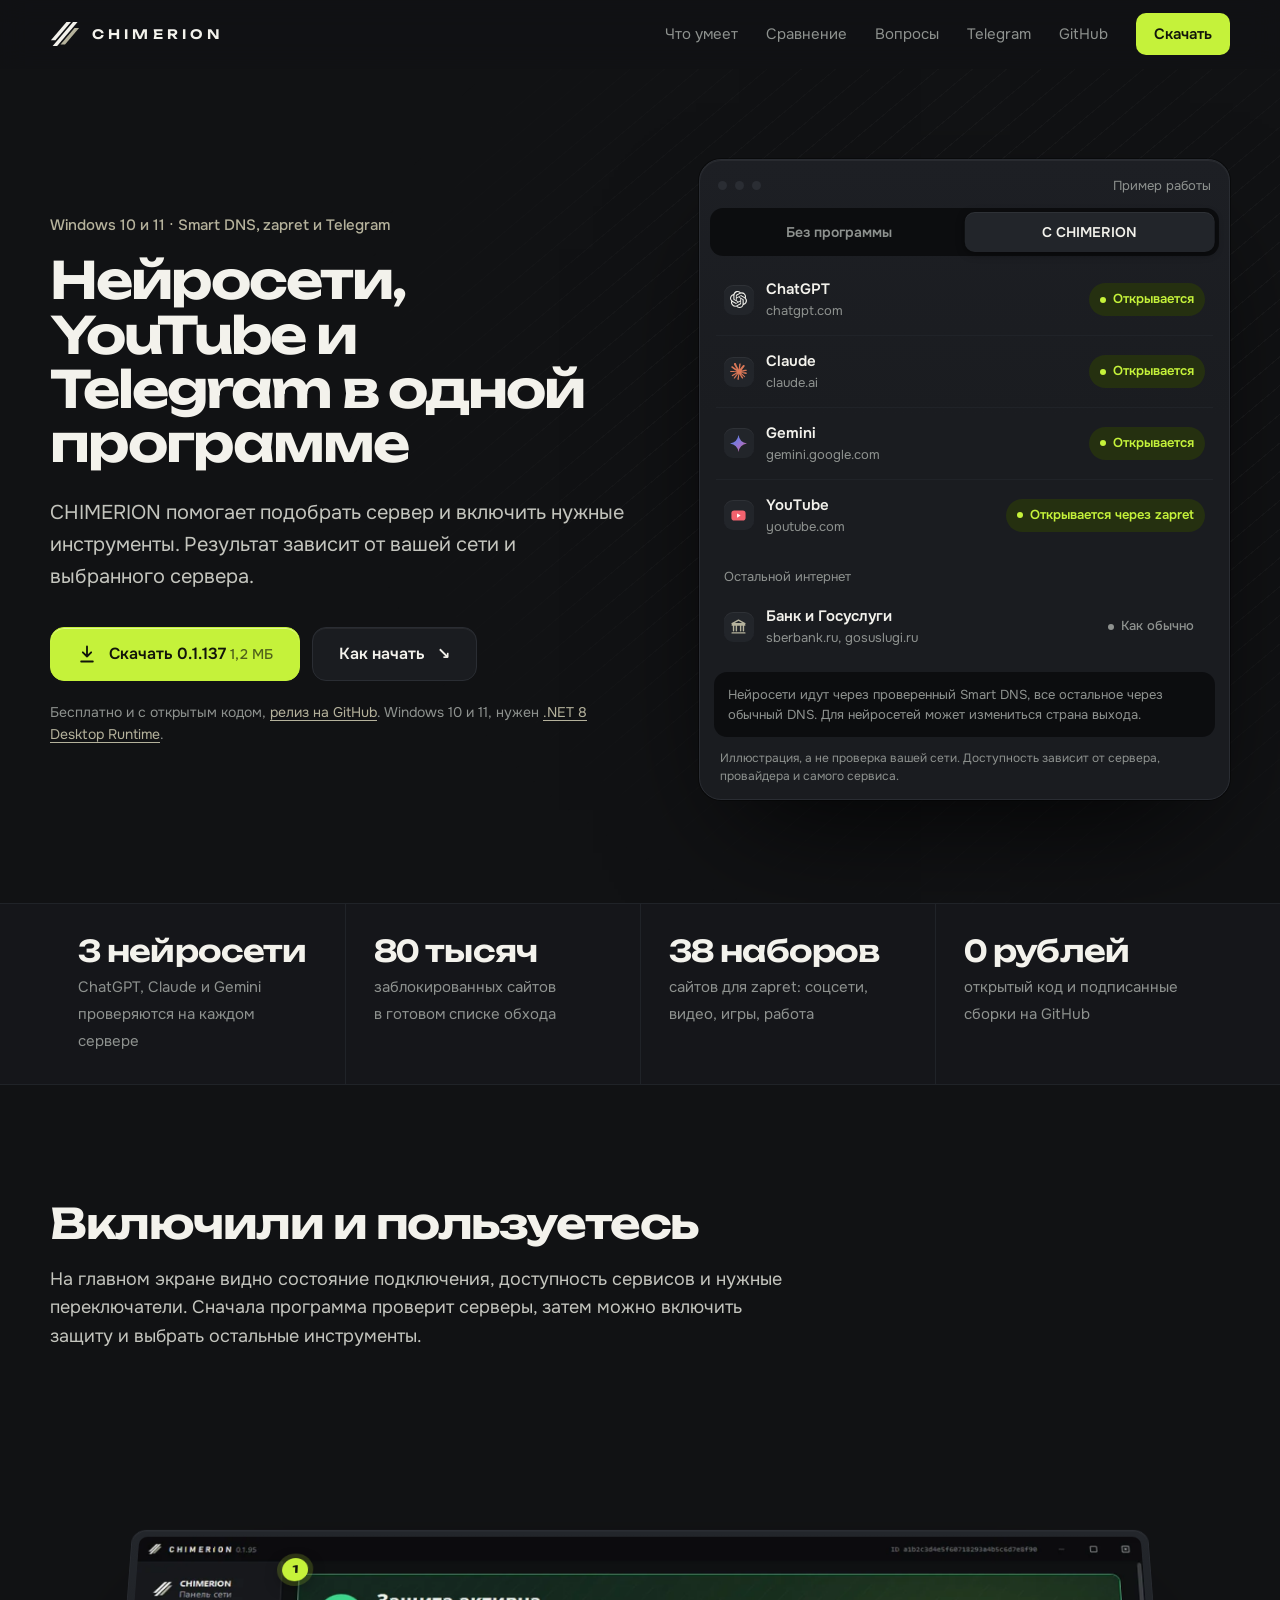
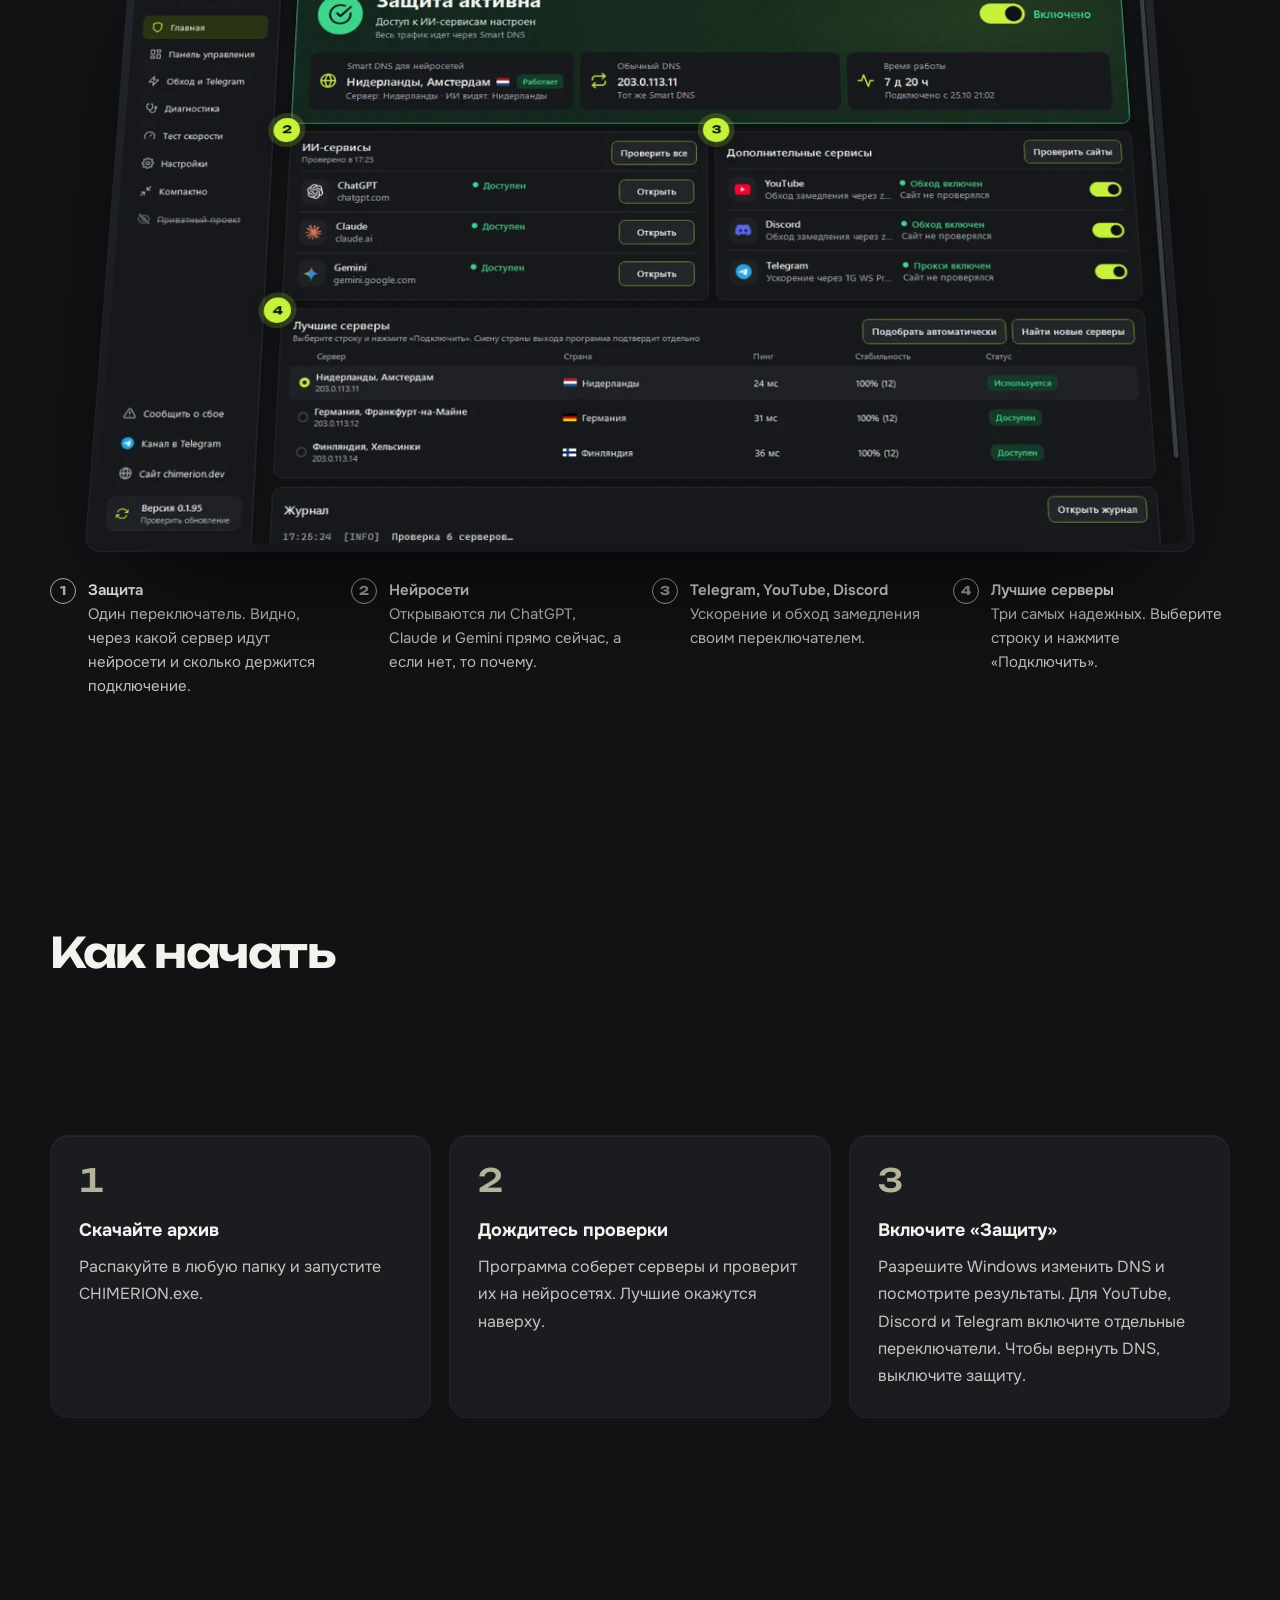
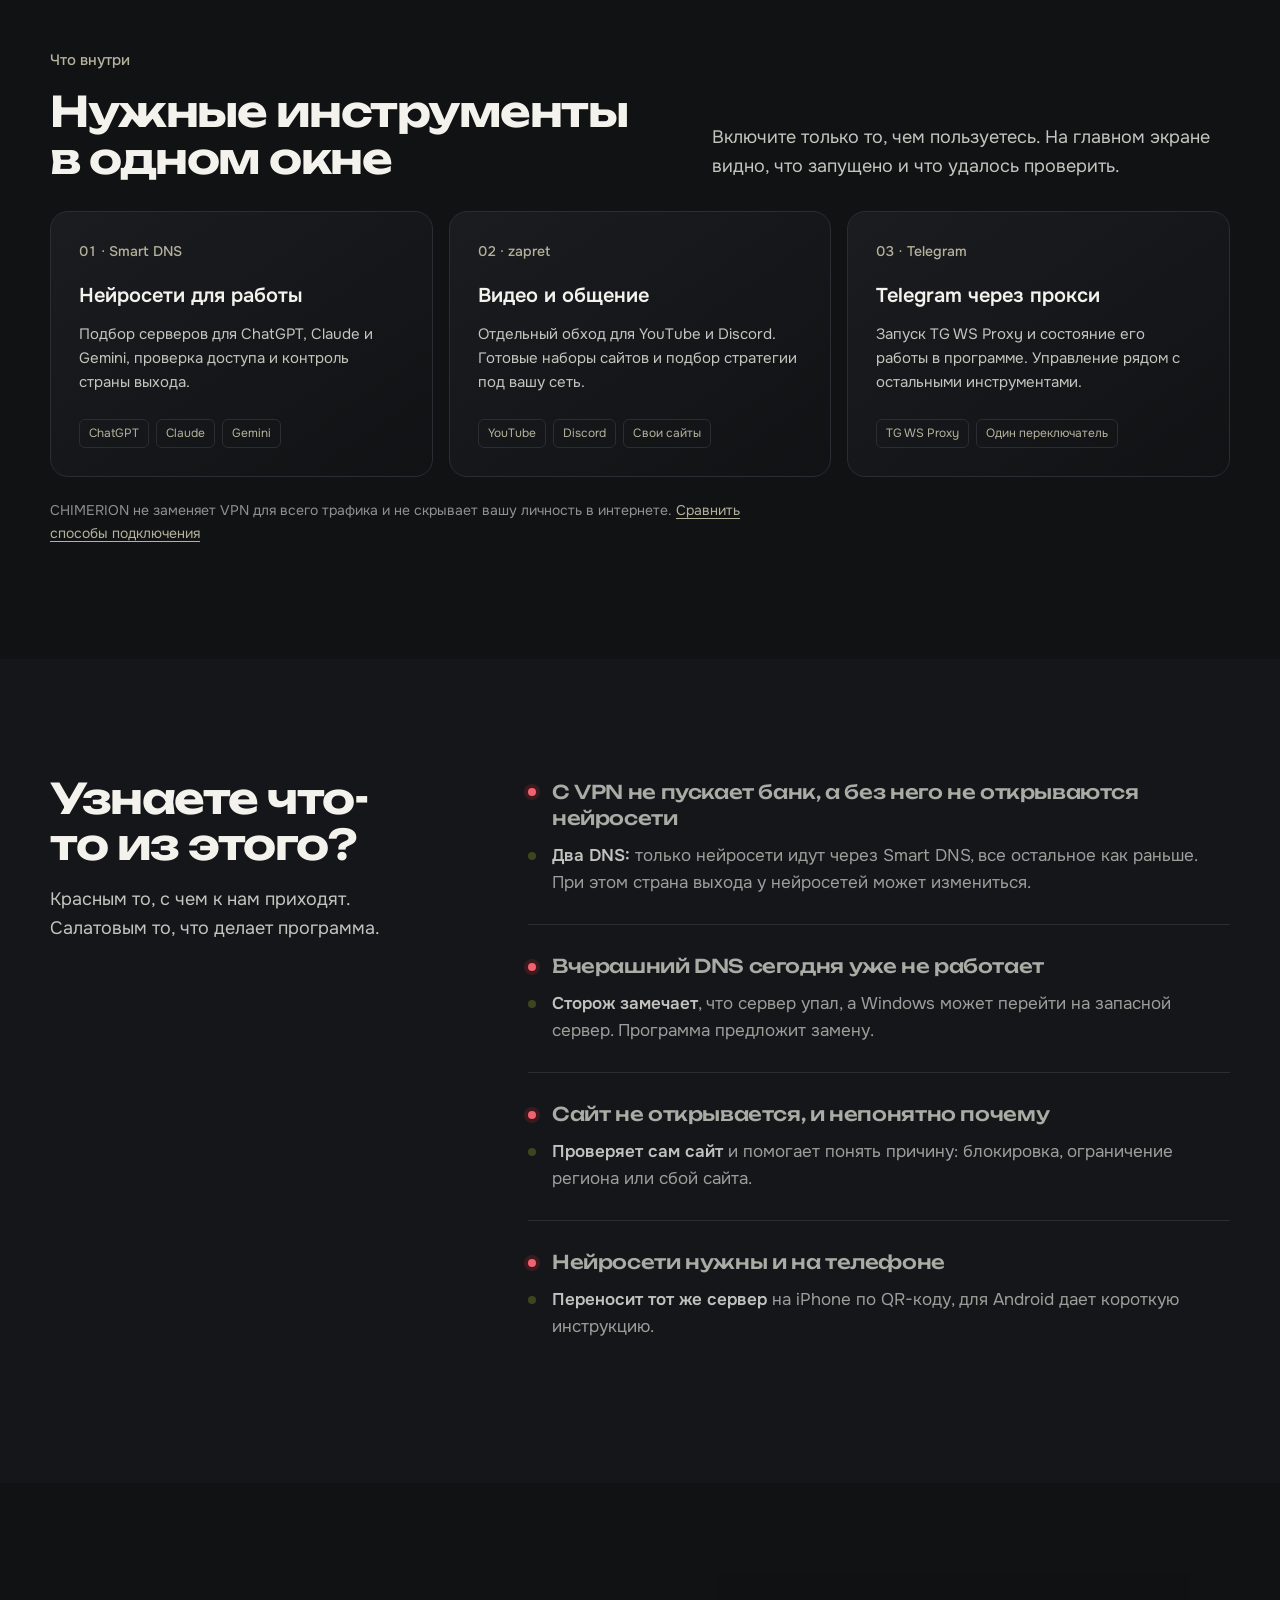
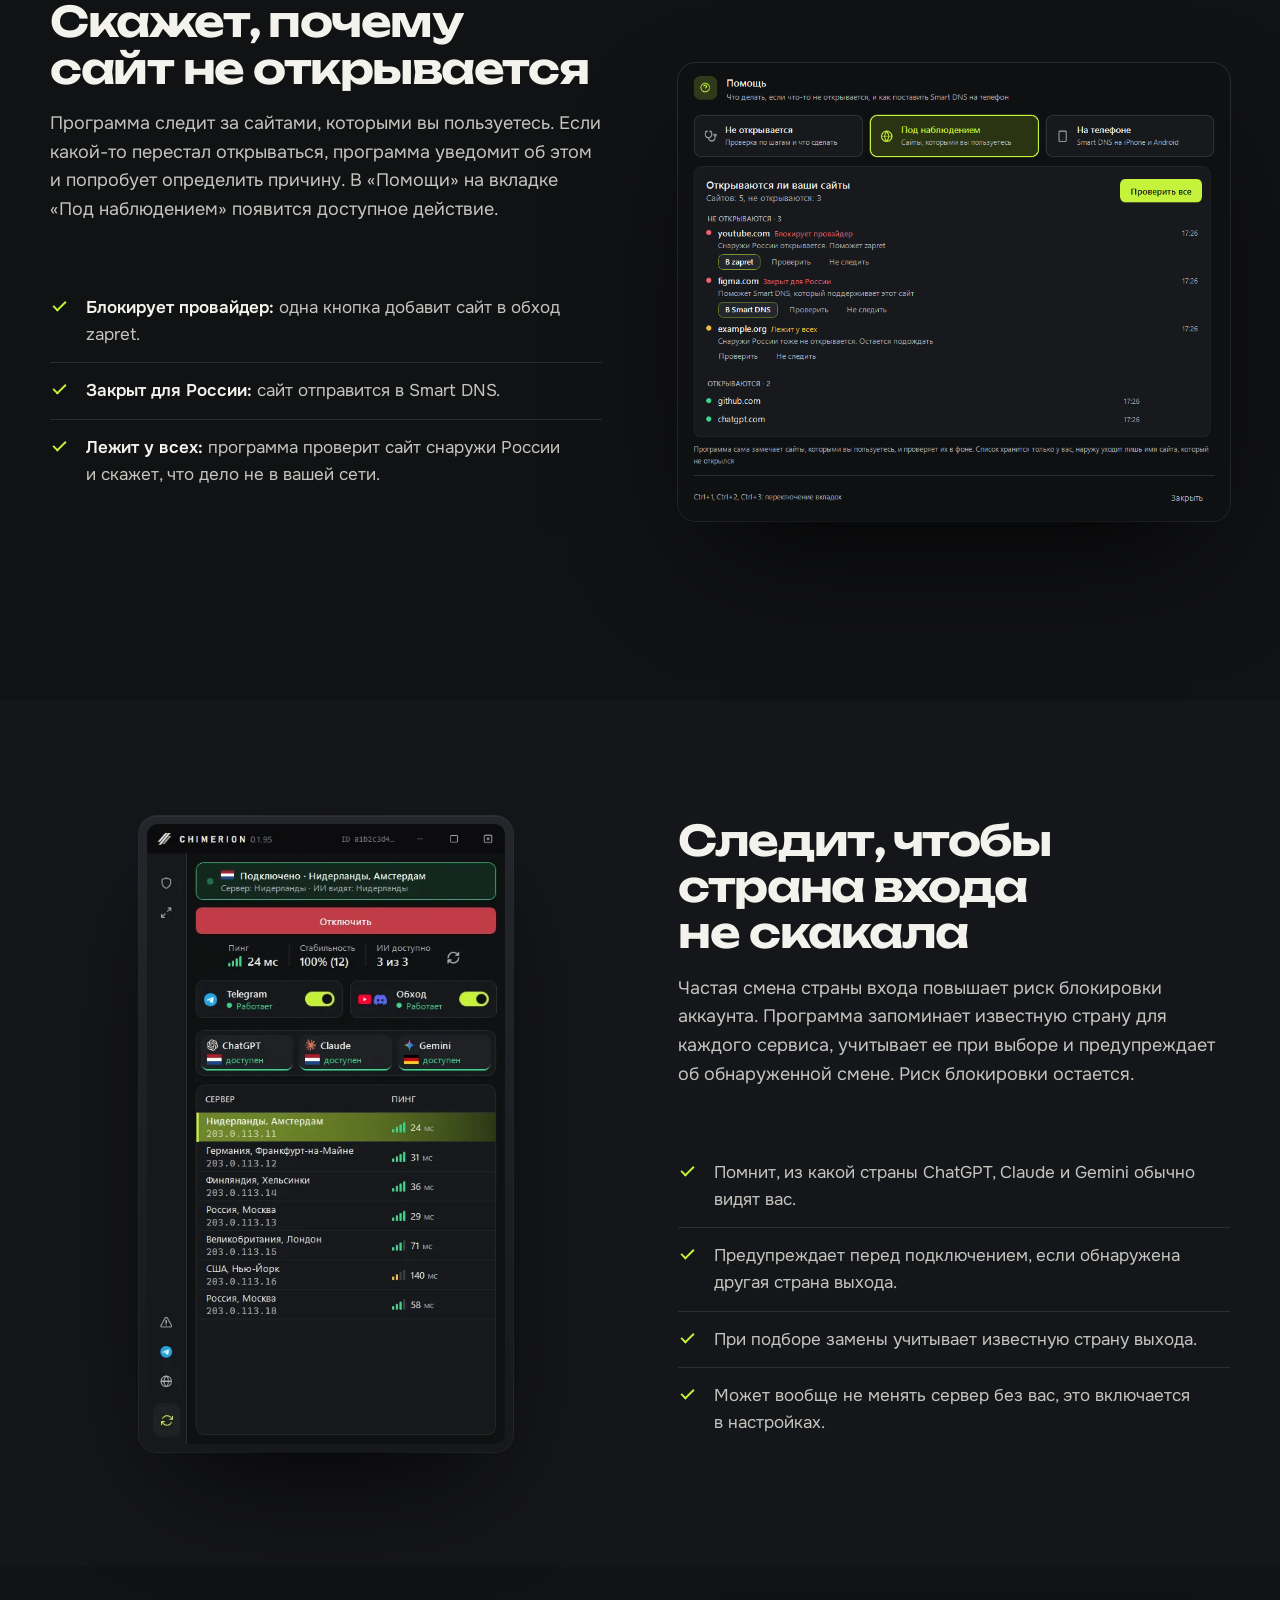
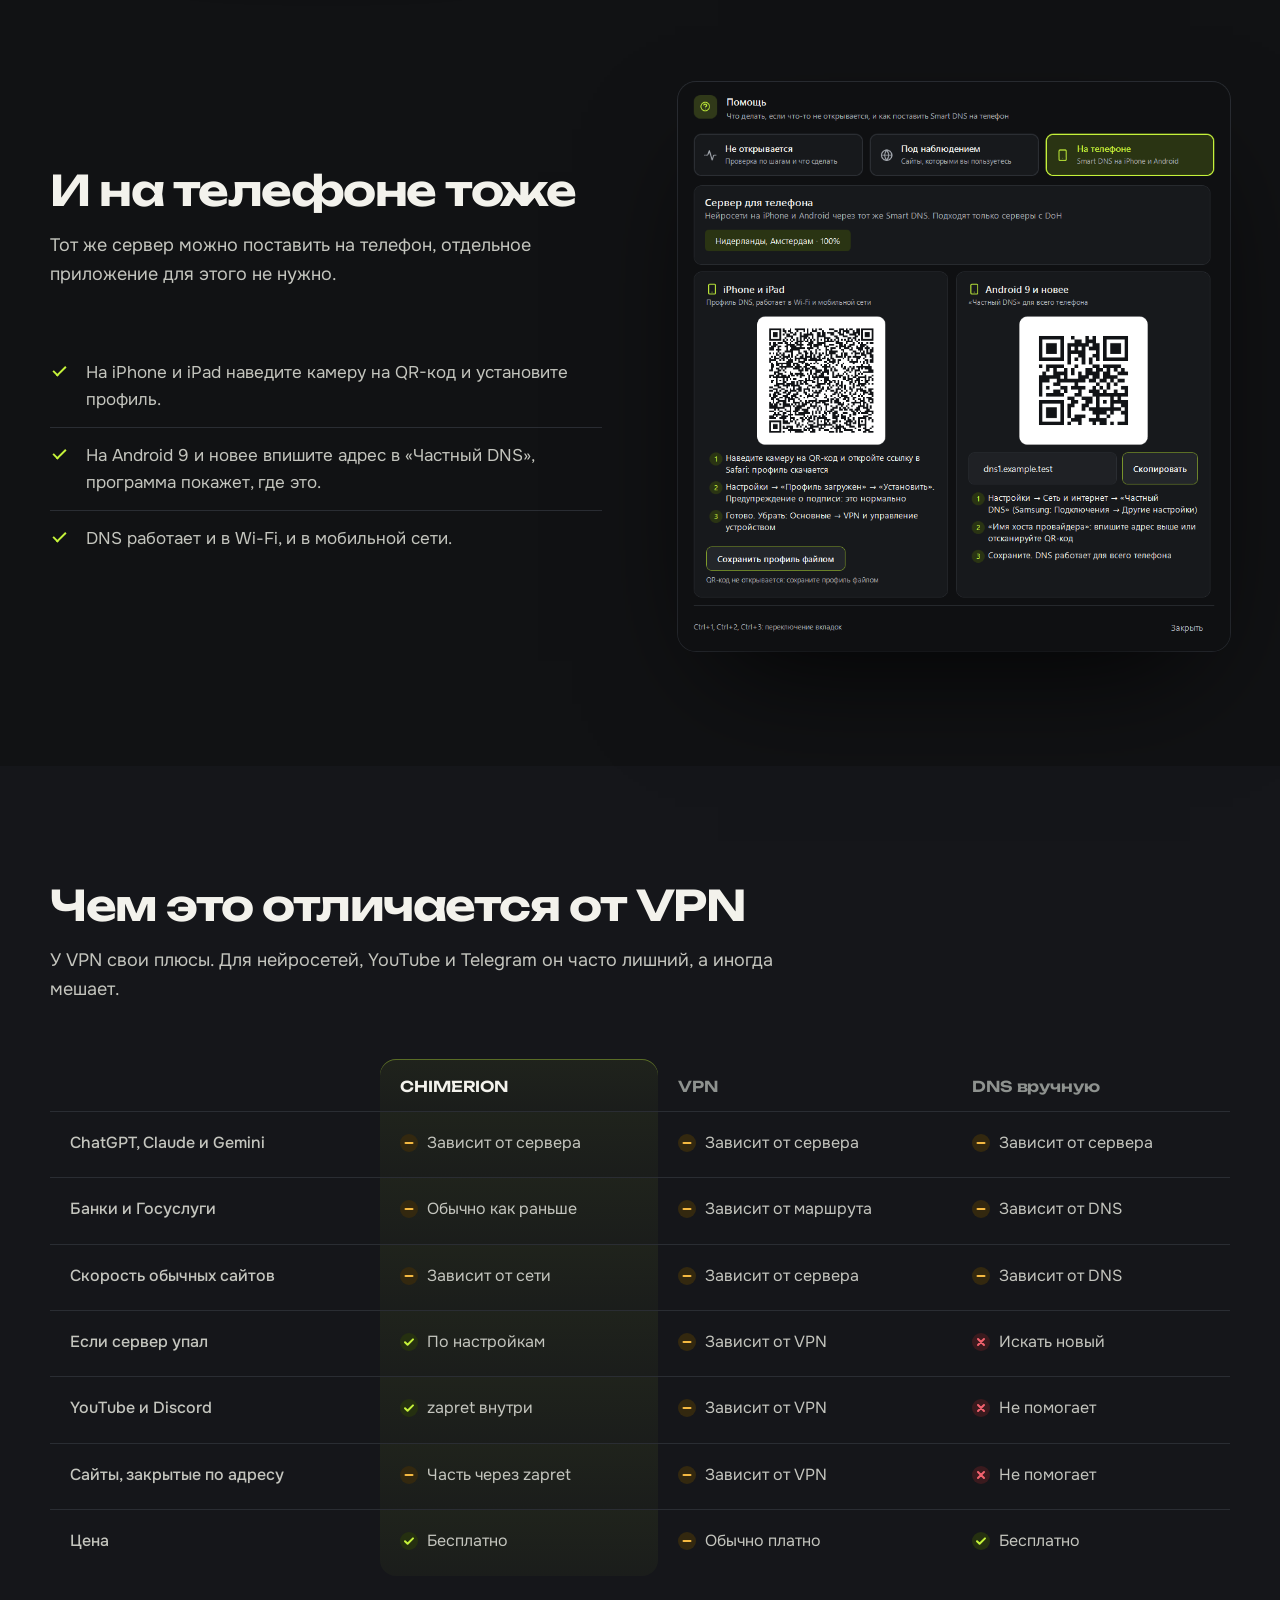
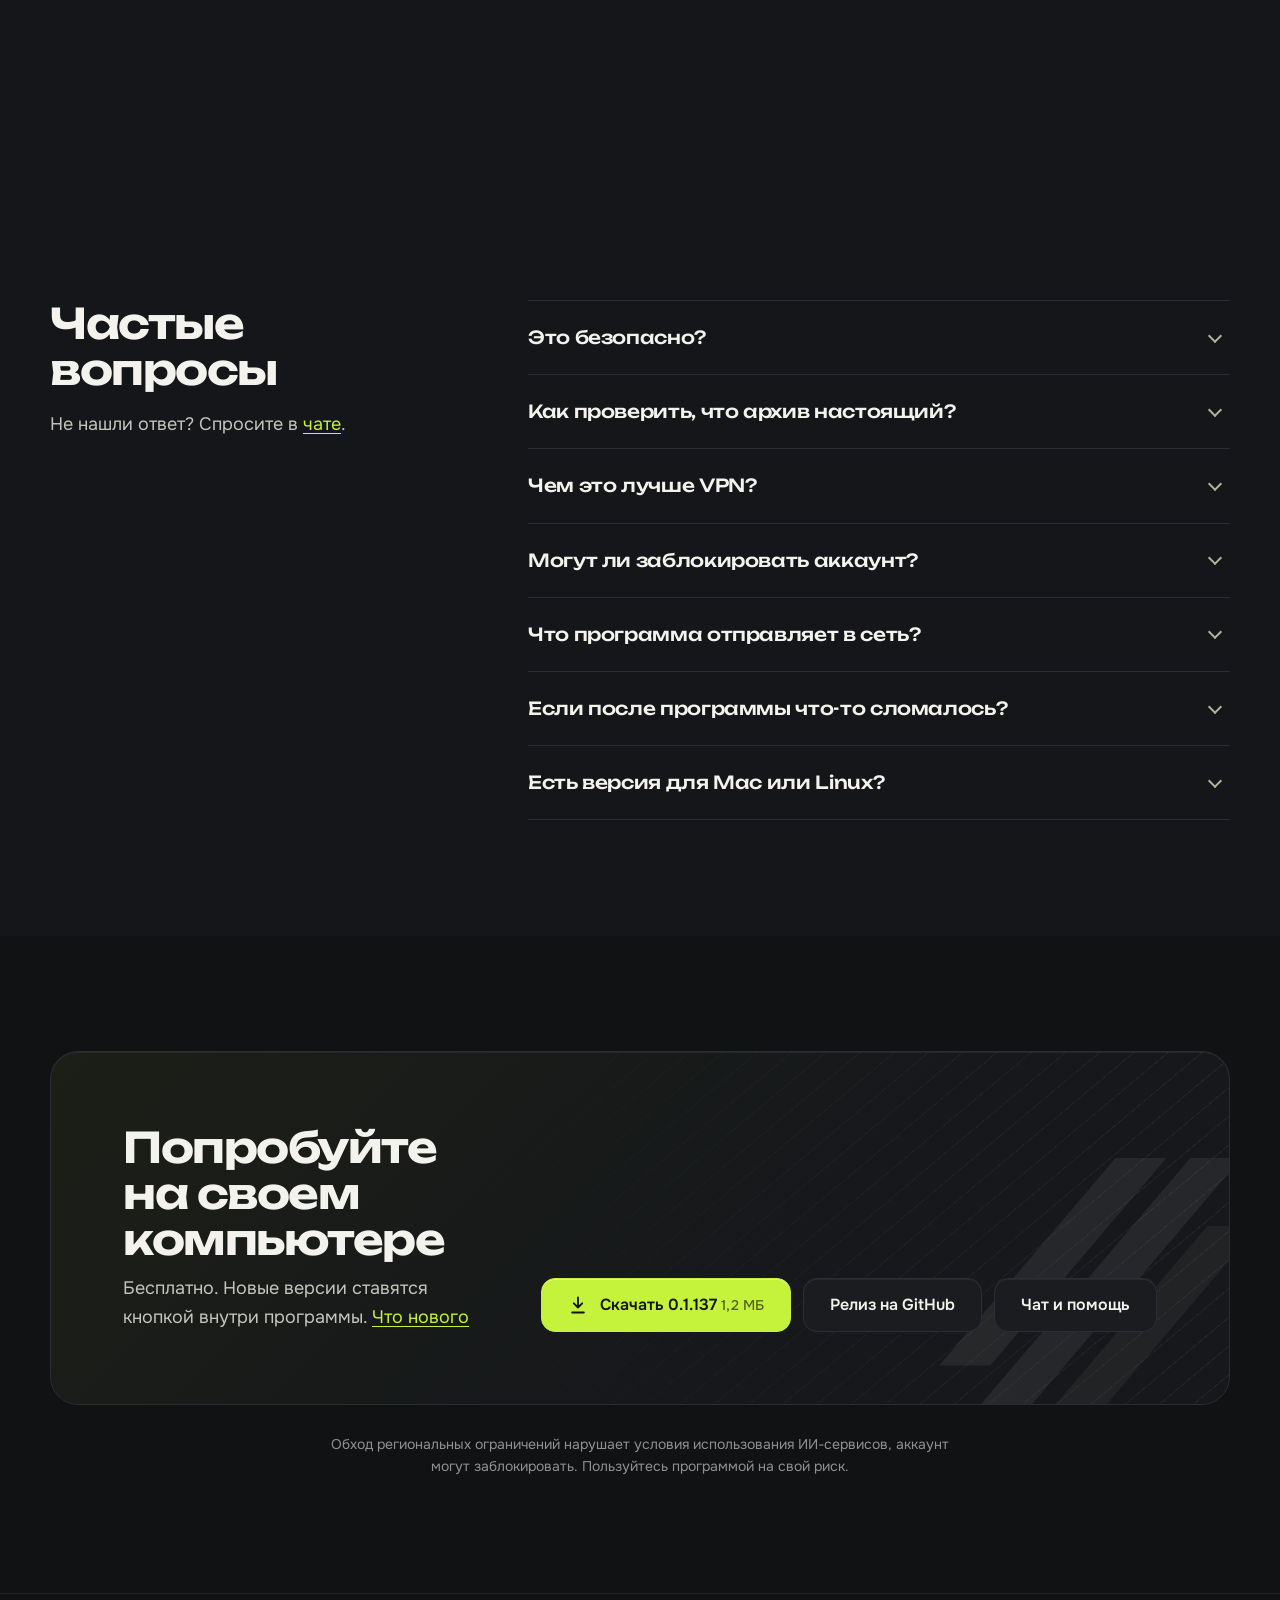
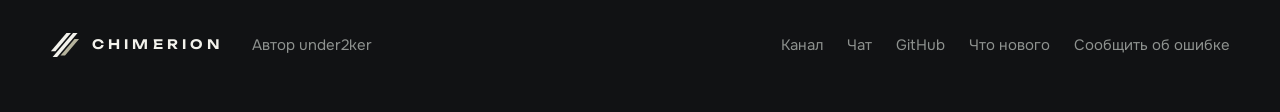
==== commit 673edbe0: "site: скачивание ведет на 0.1.137" ====
--- a/site/index.html
+++ b/site/index.html
@@ -26,7 +26,7 @@
 <script type="application/ld+json">
 {"@context":"https://schema.org","@type":"SoftwareApplication","name":"CHIMERION","operatingSystem":"Windows 10, Windows 11",
  "applicationCategory":"UtilitiesApplication","offers":{"@type":"Offer","price":"0","priceCurrency":"RUB"},
- "downloadUrl":"https://github.com/under2ker/chimerion/releases/download/v0.1.130/CHIMERION-0.1.130-win-x64.zip","author":{"@type":"Person","name":"under2ker"},
+ "downloadUrl":"https://github.com/under2ker/chimerion/releases/download/v0.1.137/CHIMERION-0.1.137-win-x64.zip","author":{"@type":"Person","name":"under2ker"},
  "description":"Smart DNS для ChatGPT, Claude и Gemini, обход замедления YouTube и Discord, ускорение Telegram."}
 </script>
 <script>document.documentElement.classList.add("js")</script>
@@ -423,7 +423,7 @@
       <a href="#faq">Вопросы</a>
       <a href="https://t.me/chimeriondns">Telegram</a>
       <a href="https://github.com/under2ker/chimerion">GitHub</a>
-      <a class="get dl" href="https://github.com/under2ker/chimerion/releases/download/v0.1.130/CHIMERION-0.1.130-win-x64.zip">Скачать</a>
+      <a class="get dl" href="https://github.com/under2ker/chimerion/releases/download/v0.1.137/CHIMERION-0.1.137-win-x64.zip">Скачать</a>
     </nav>
   </div>
 </header>
@@ -436,9 +436,9 @@
         <h1>Нейросети, YouTube и Telegram в одной программе</h1>
         <p class="lead">CHIMERION помогает подобрать сервер и включить нужные инструменты. Результат зависит от вашей сети и выбранного сервера.</p>
         <div class="actions">
-          <a class="btn go dl" href="https://github.com/under2ker/chimerion/releases/download/v0.1.130/CHIMERION-0.1.130-win-x64.zip">
+          <a class="btn go dl" href="https://github.com/under2ker/chimerion/releases/download/v0.1.137/CHIMERION-0.1.137-win-x64.zip">
             <svg viewBox="0 0 24 24" fill="none" stroke="currentColor" stroke-width="2.2" stroke-linecap="round" stroke-linejoin="round" aria-hidden="true"><path d="M12 3v12m0 0-5-5m5 5 5-5M5 21h14"/></svg>
-            <span class="dl-text">Скачать 0.1.130 <small>1,1 МБ</small></span>
+            <span class="dl-text">Скачать 0.1.137 <small>1,2 МБ</small></span>
           </a>
           <a class="btn" href="#start">Как начать <span aria-hidden="true">↘</span></a>
         </div>
@@ -642,7 +642,7 @@
         </details>
         <details>
           <summary>Как проверить, что архив настоящий?</summary>
-          <p>Каждый архив собирается на GitHub Actions из открытого кода, а GitHub подтверждает происхождение. Проверить можно командой <span class="code">gh attestation verify CHIMERION-0.1.130-win-x64.zip -R under2ker/chimerion</span>. Программа сама проверяет подпись каждого обновления.</p>
+          <p>Каждый архив собирается на GitHub Actions из открытого кода, а GitHub подтверждает происхождение. Проверить можно командой <span class="code">gh attestation verify CHIMERION-0.1.137-win-x64.zip -R under2ker/chimerion</span>. Программа сама проверяет подпись каждого обновления.</p>
         </details>
         <details>
           <summary>Чем это лучше VPN?</summary>
@@ -677,9 +677,9 @@
         <p class="intro">Бесплатно. Новые версии ставятся кнопкой внутри программы. <a class="news" href="https://github.com/under2ker/chimerion/blob/main/CHANGELOG.md">Что нового</a></p>
       </div>
       <div class="actions">
-        <a class="btn go dl" href="https://github.com/under2ker/chimerion/releases/download/v0.1.130/CHIMERION-0.1.130-win-x64.zip">
+        <a class="btn go dl" href="https://github.com/under2ker/chimerion/releases/download/v0.1.137/CHIMERION-0.1.137-win-x64.zip">
           <svg viewBox="0 0 24 24" fill="none" stroke="currentColor" stroke-width="2.2" stroke-linecap="round" stroke-linejoin="round" aria-hidden="true"><path d="M12 3v12m0 0-5-5m5 5 5-5M5 21h14"/></svg>
-          <span class="dl-text">Скачать 0.1.130 <small>1,1 МБ</small></span>
+          <span class="dl-text">Скачать 0.1.137 <small>1,2 МБ</small></span>
         </a>
         <a class="btn" href="https://github.com/under2ker/chimerion/releases/latest">Релиз на GitHub</a>
         <a class="btn" href="https://t.me/+rXN4fR7HWcxlMTYy">Чат и помощь</a>
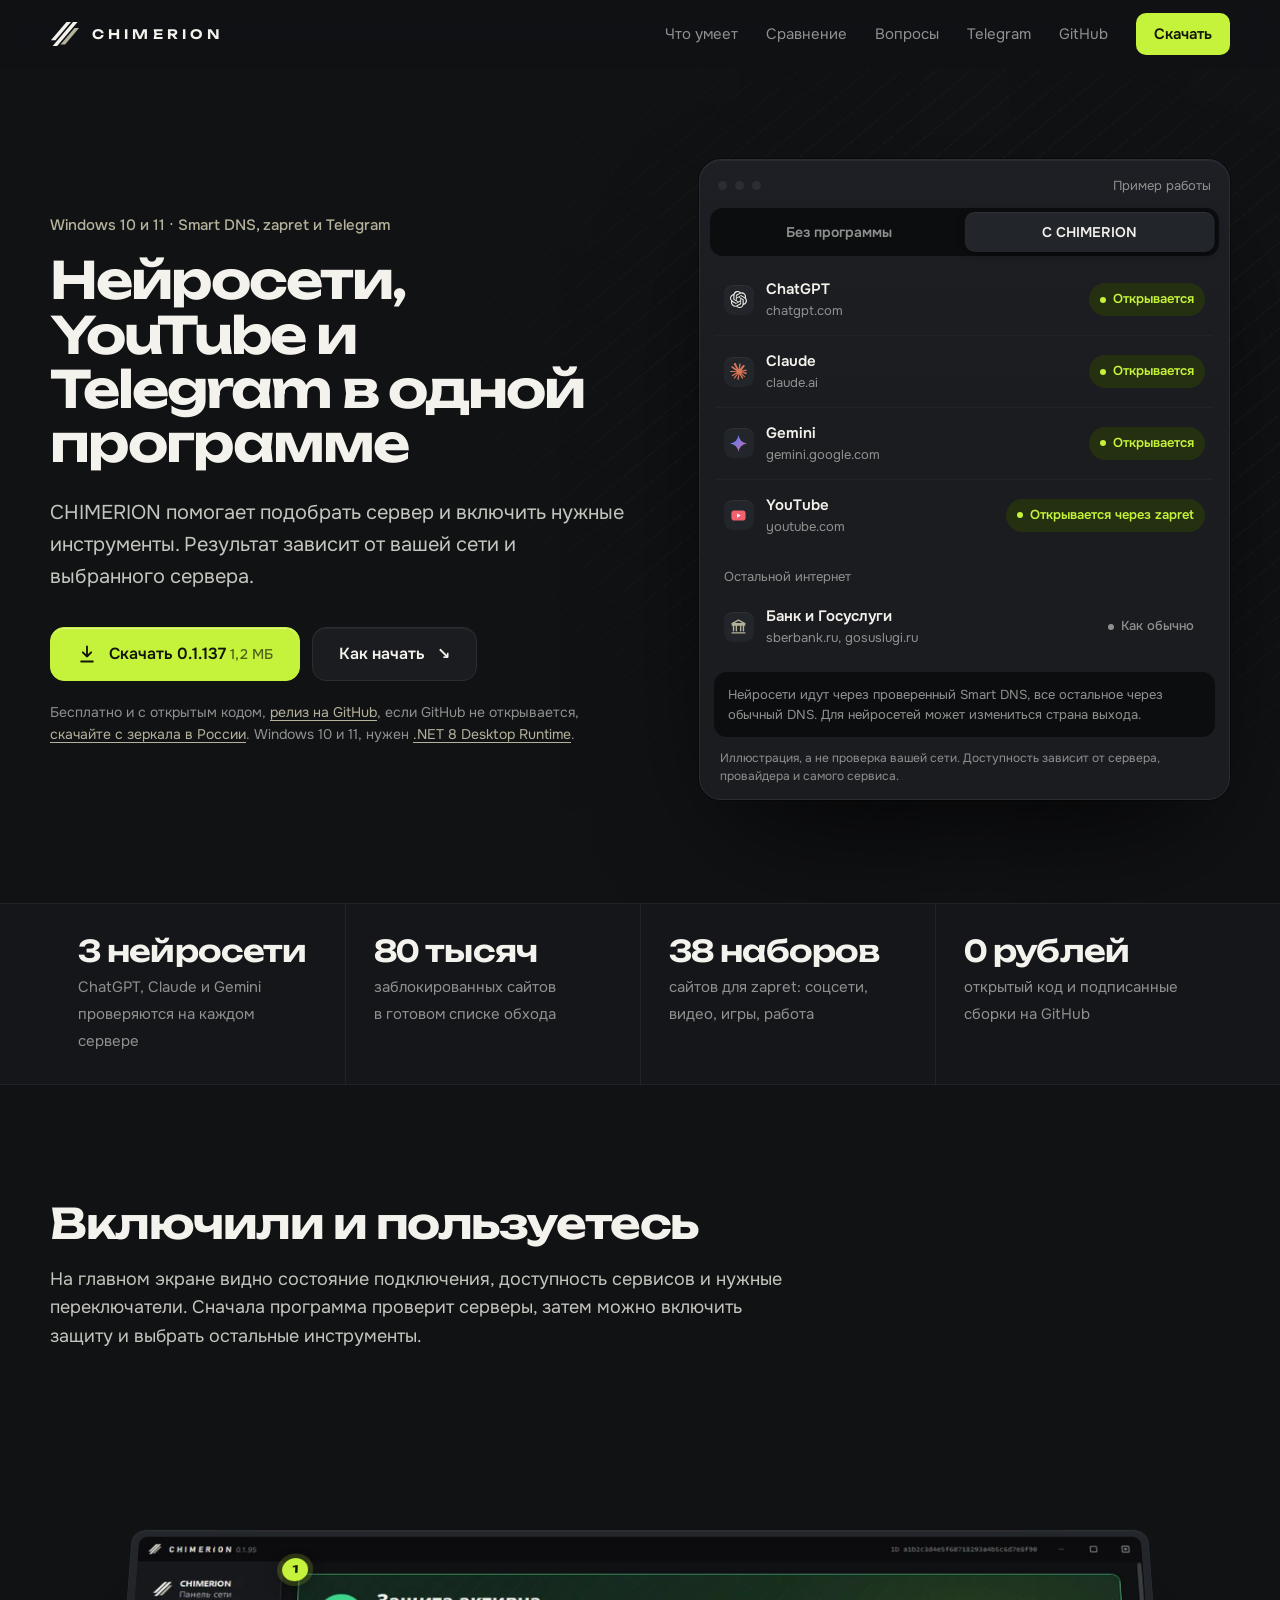
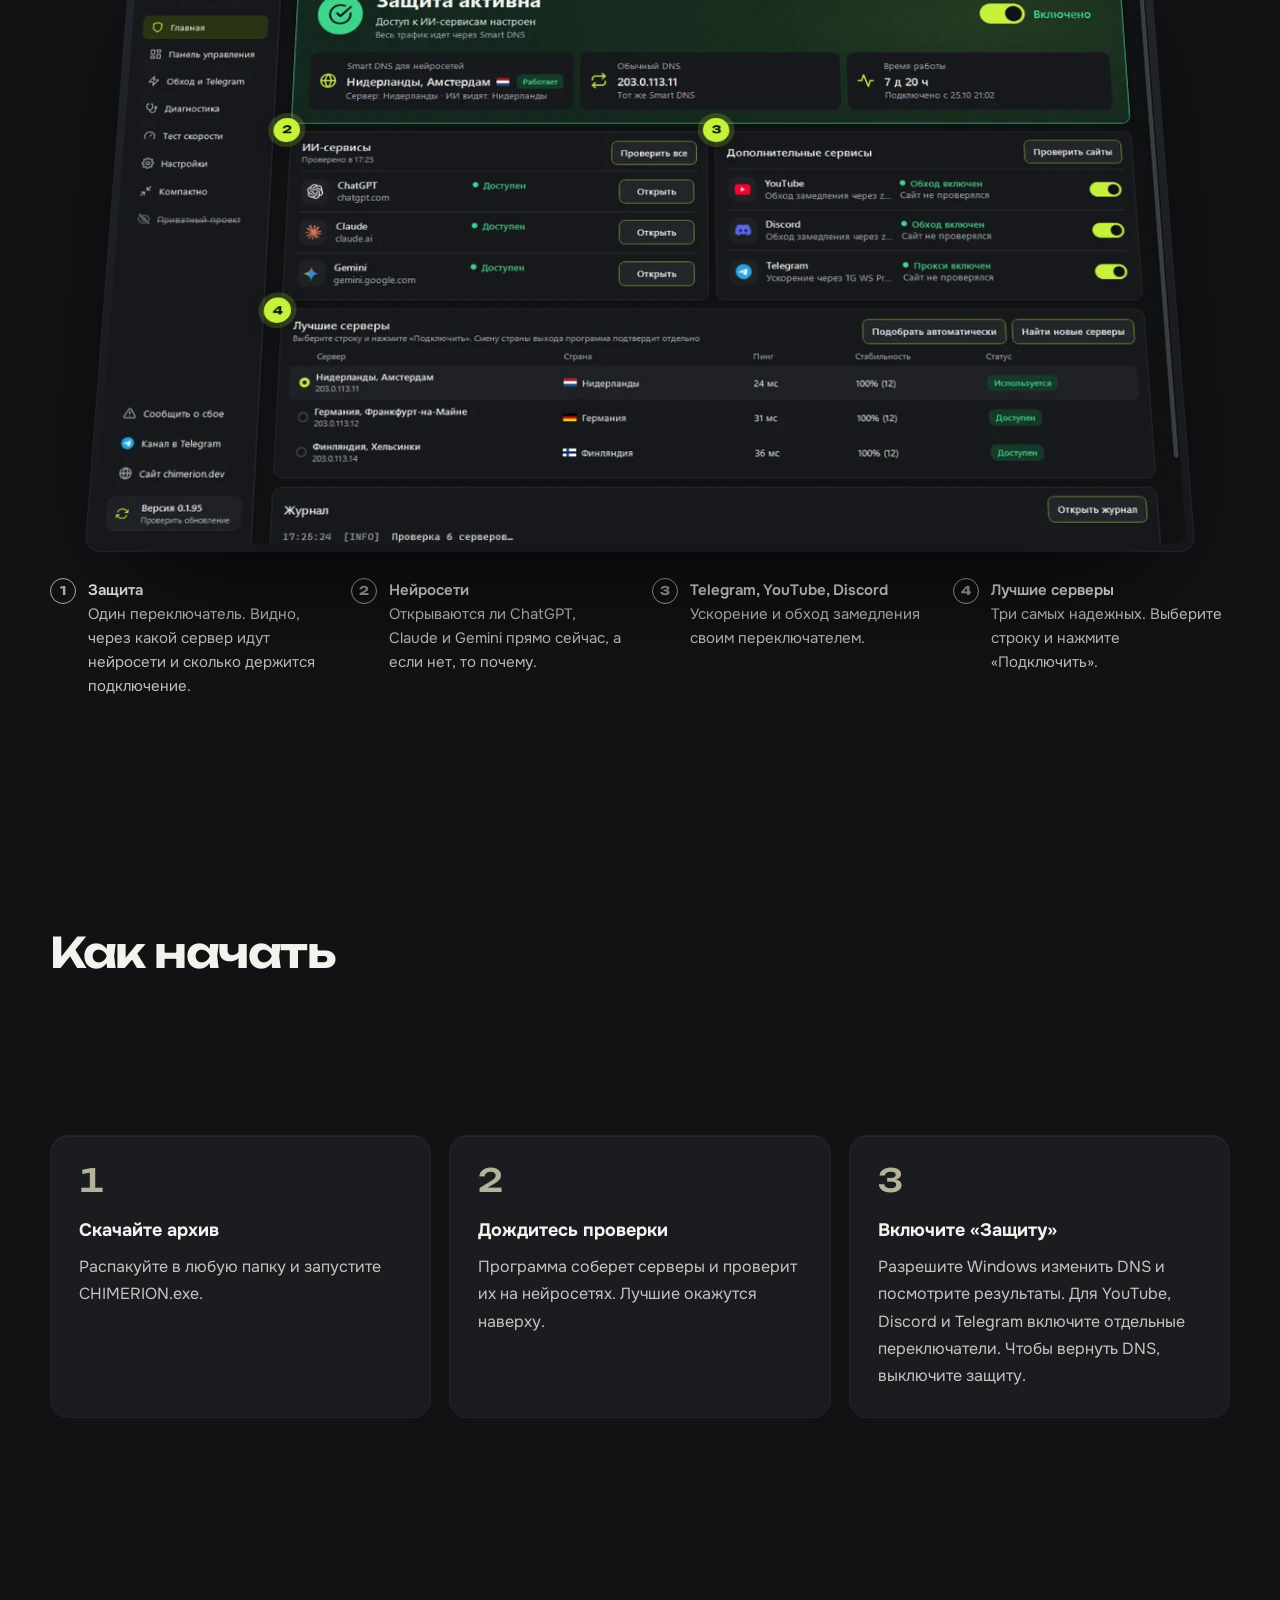
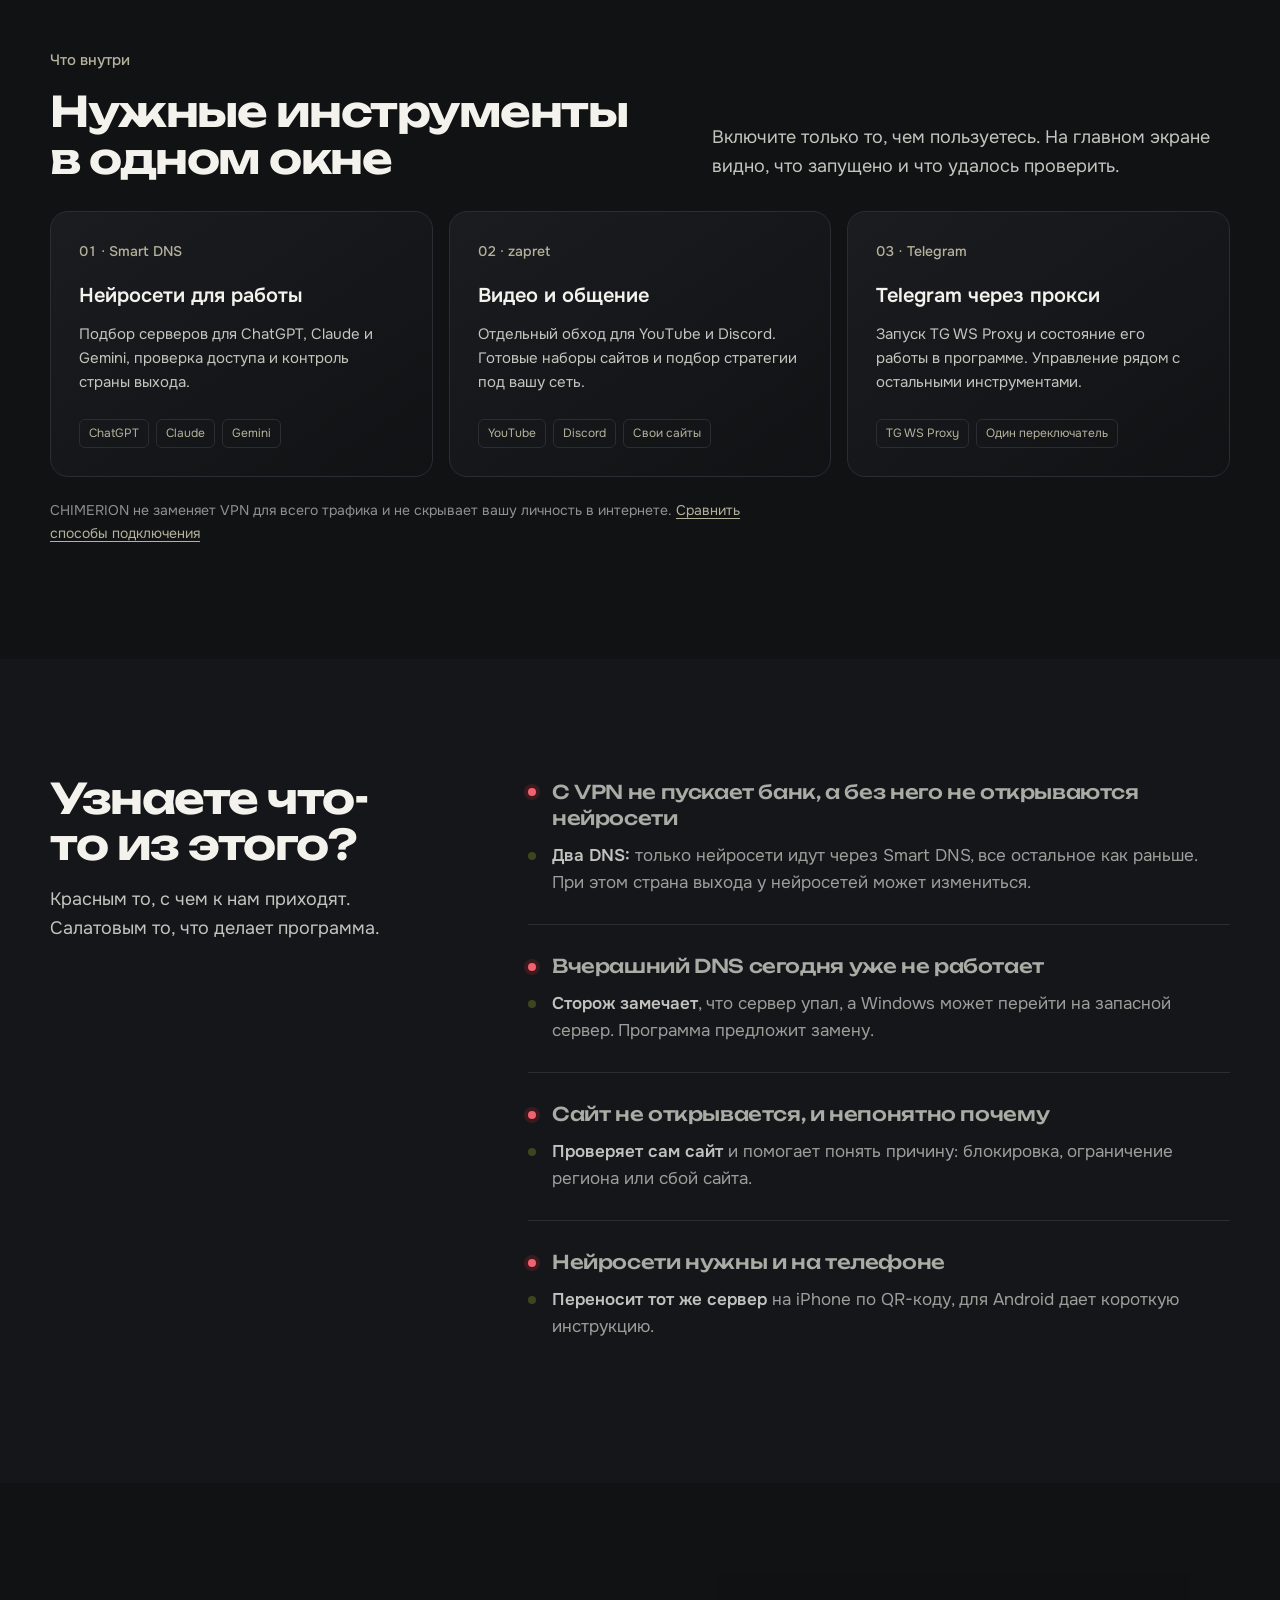
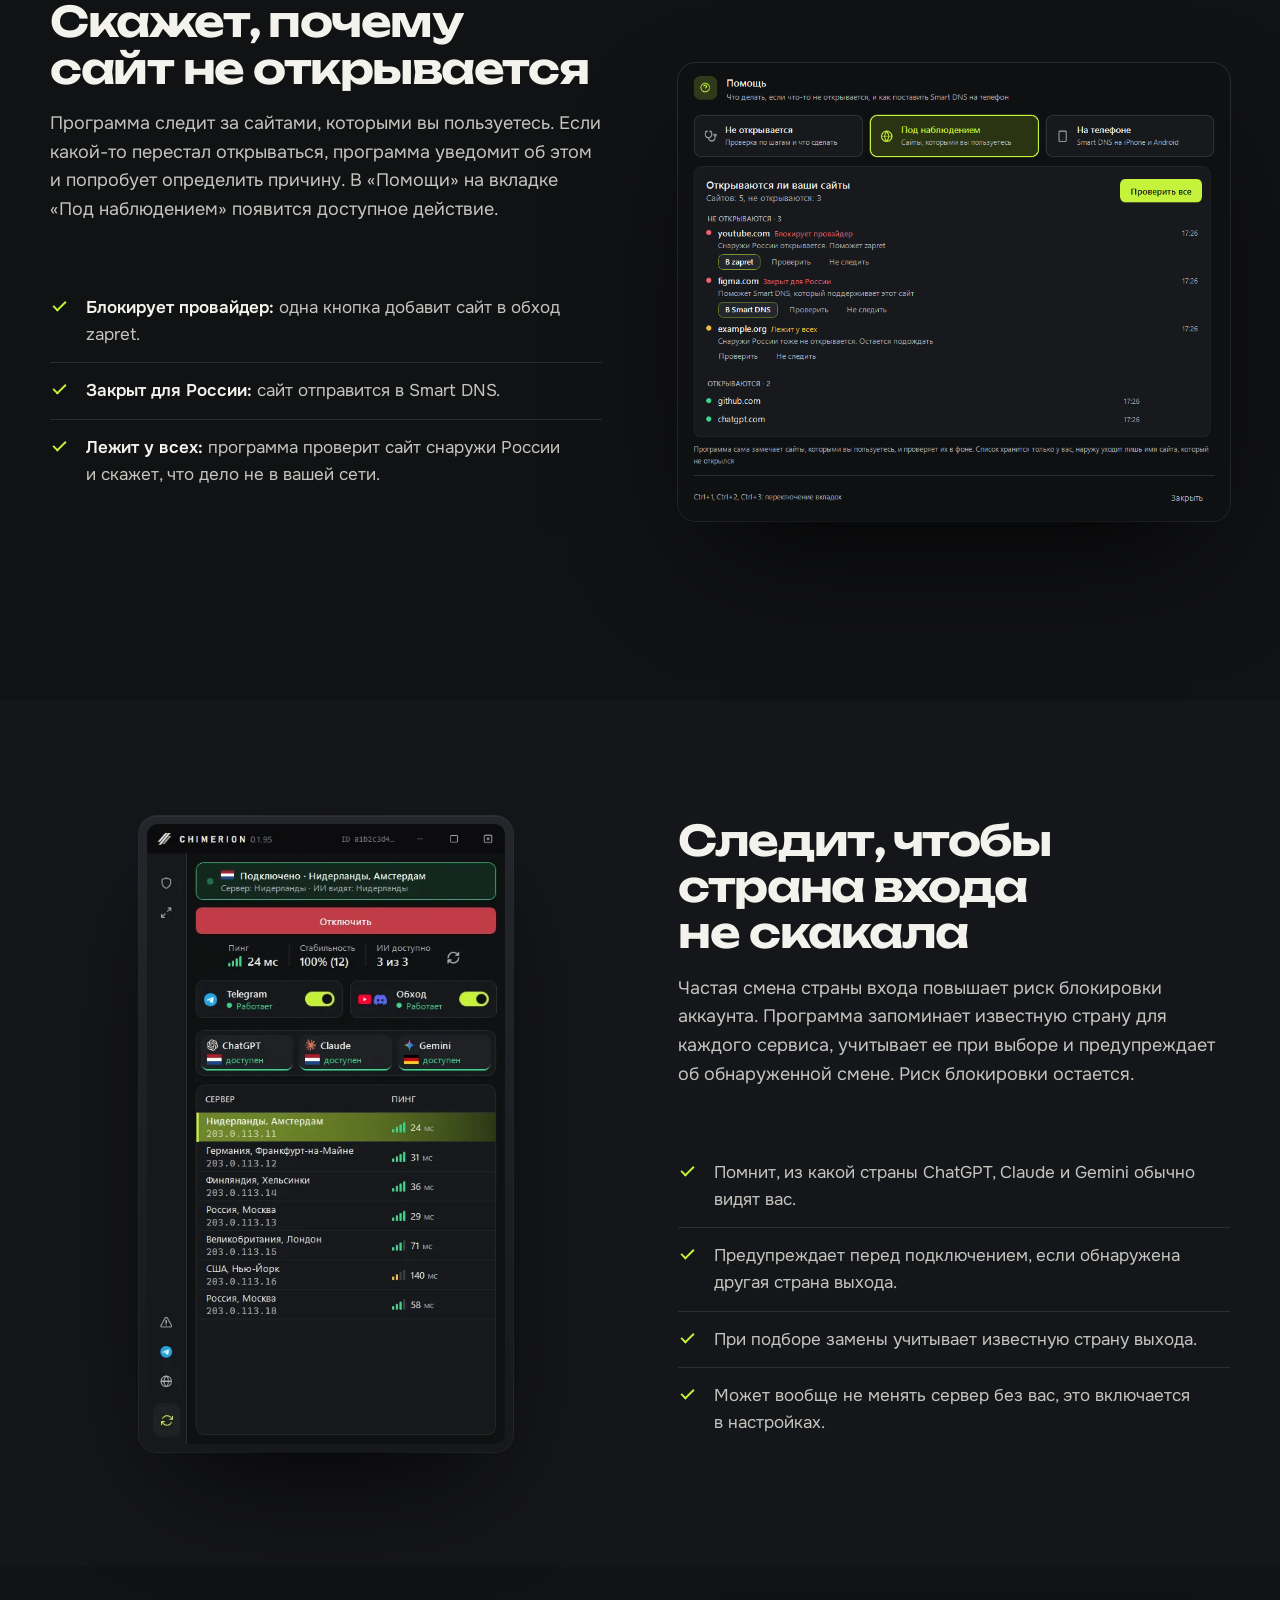
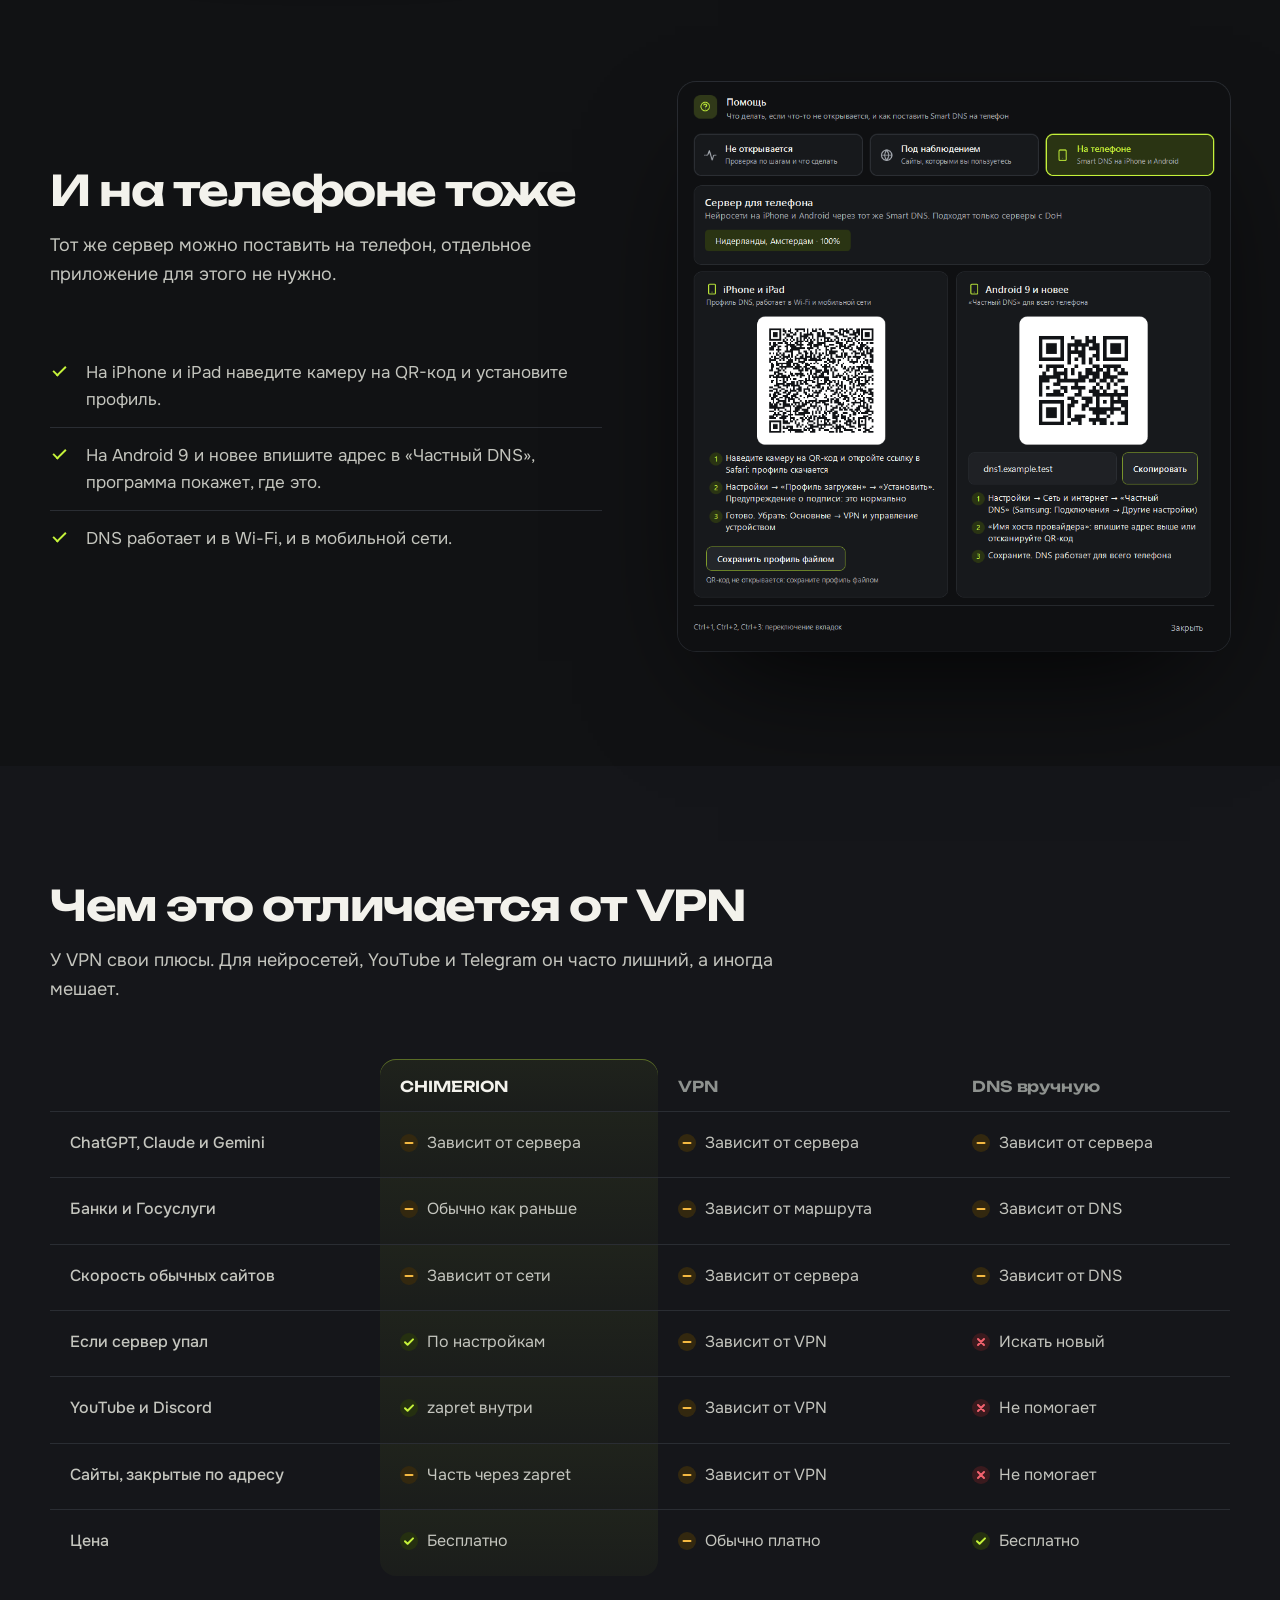
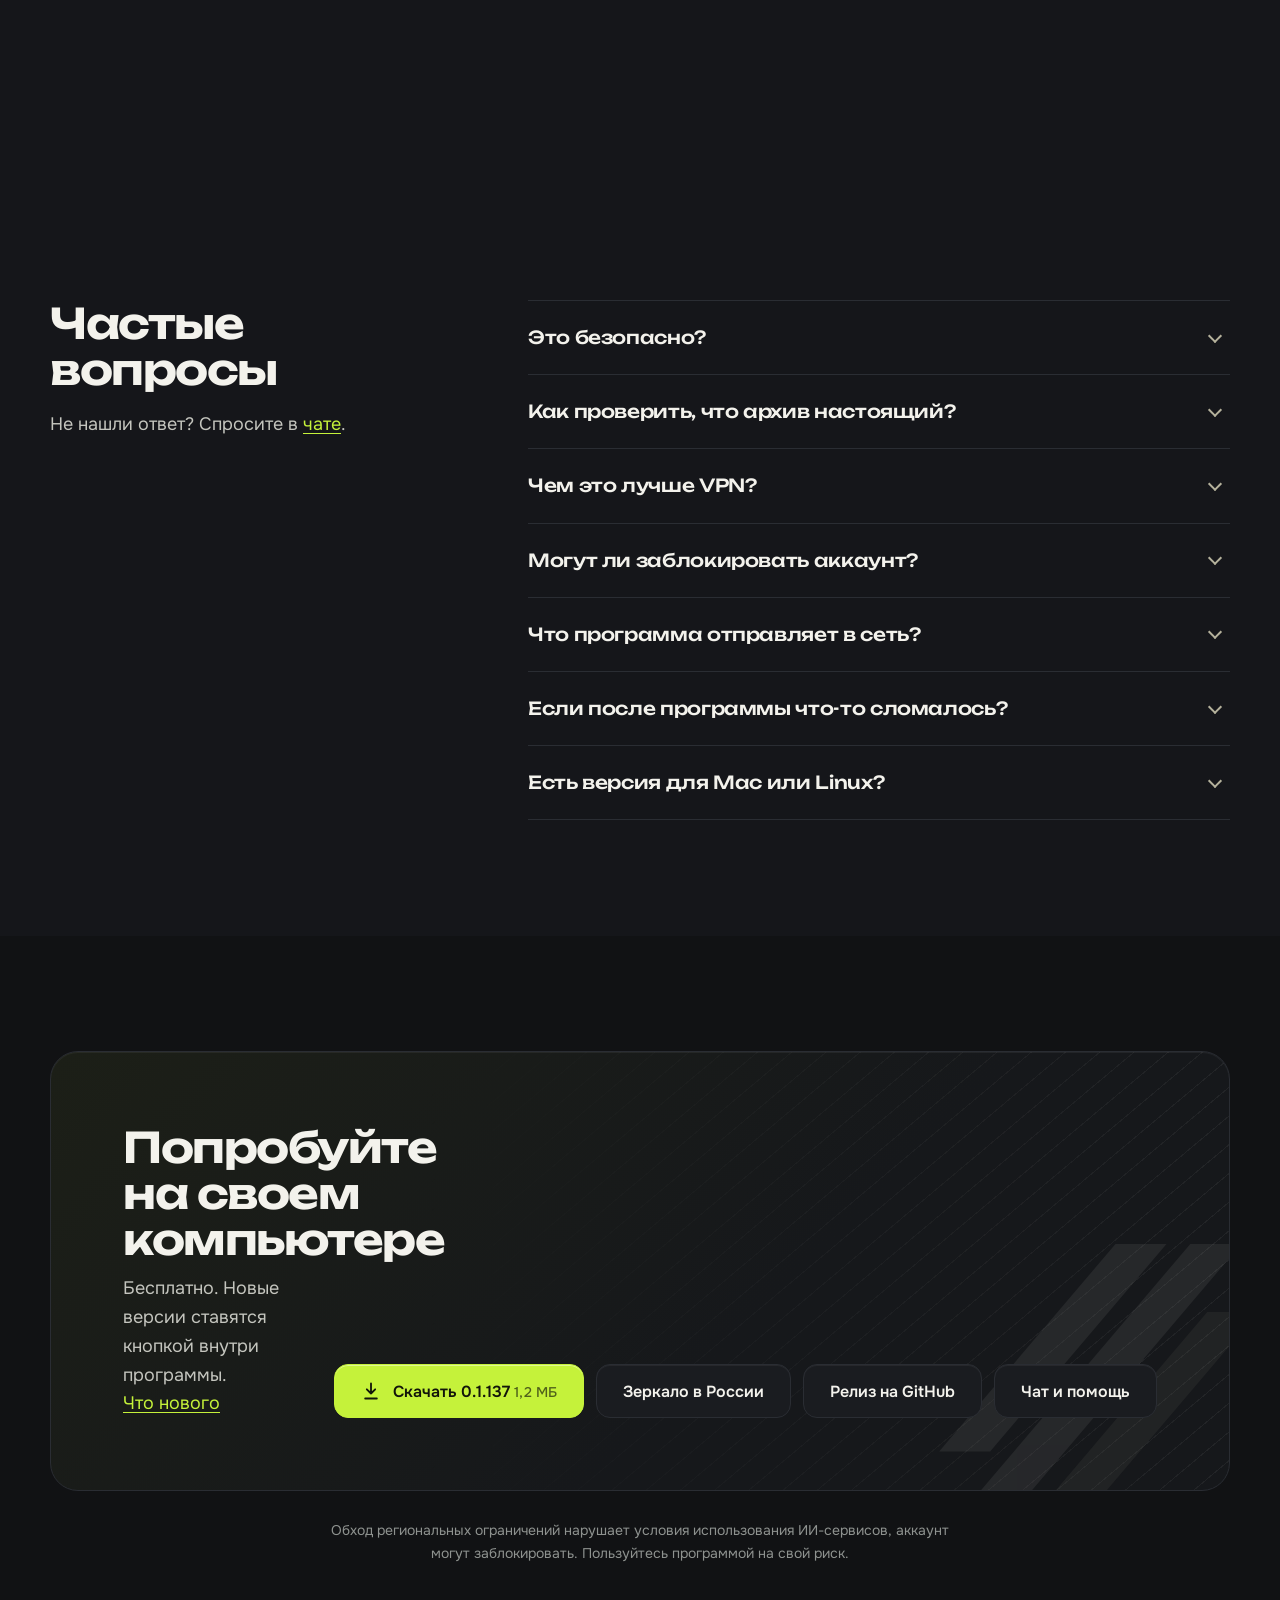
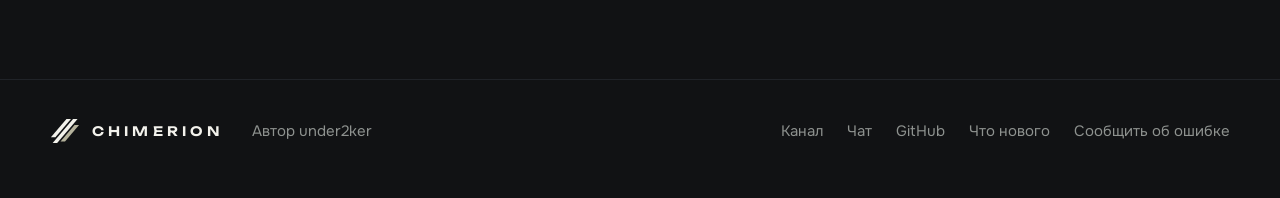
==== commit 7095f594: "Зеркала обновлений в России: ru.chimerion.dev и GitVerse Pages - Быстрый канал спрашивает R2 и зерка" ====
--- a/site/index.html
+++ b/site/index.html
@@ -442,7 +442,7 @@
           </a>
           <a class="btn" href="#start">Как начать <span aria-hidden="true">↘</span></a>
         </div>
-        <p class="fine"><span>Бесплатно и с открытым кодом, <a href="https://github.com/under2ker/chimerion/releases/latest">релиз на GitHub</a>.</span> Windows 10 и 11, нужен <a href="https://dotnet.microsoft.com/download/dotnet/8.0">.NET 8 Desktop Runtime</a>.</p>
+        <p class="fine"><span>Бесплатно и с открытым кодом, <a href="https://github.com/under2ker/chimerion/releases/latest">релиз на GitHub</a>, если GitHub не открывается, <a href="https://ru.chimerion.dev">скачайте с зеркала в России</a>.</span> Windows 10 и 11, нужен <a href="https://dotnet.microsoft.com/download/dotnet/8.0">.NET 8 Desktop Runtime</a>.</p>
       </div>
 
       <div class="demo" data-on="0" role="region" aria-label="Что открывается без программы и с ней">
@@ -681,6 +681,7 @@
           <svg viewBox="0 0 24 24" fill="none" stroke="currentColor" stroke-width="2.2" stroke-linecap="round" stroke-linejoin="round" aria-hidden="true"><path d="M12 3v12m0 0-5-5m5 5 5-5M5 21h14"/></svg>
           <span class="dl-text">Скачать 0.1.137 <small>1,2 МБ</small></span>
         </a>
+        <a class="btn" href="https://ru.chimerion.dev">Зеркало в России</a>
         <a class="btn" href="https://github.com/under2ker/chimerion/releases/latest">Релиз на GitHub</a>
         <a class="btn" href="https://t.me/+rXN4fR7HWcxlMTYy">Чат и помощь</a>
       </div>
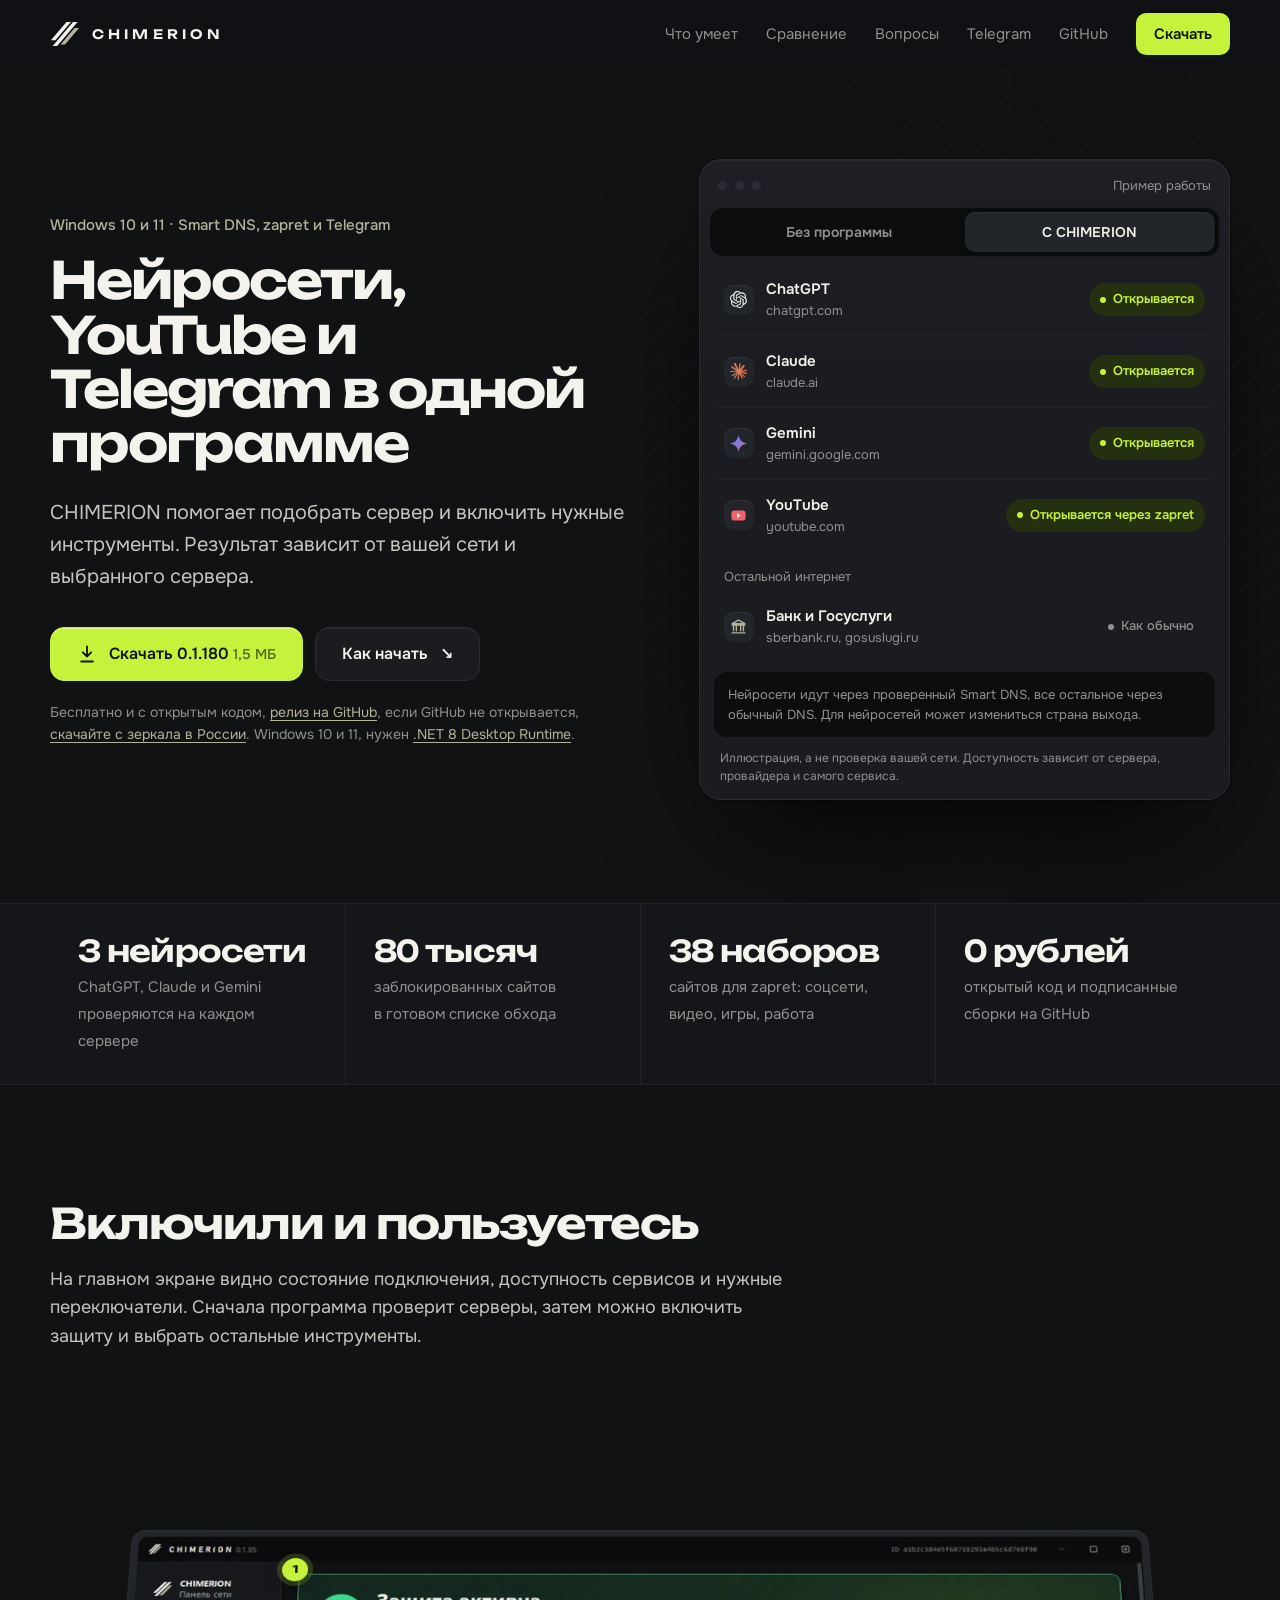
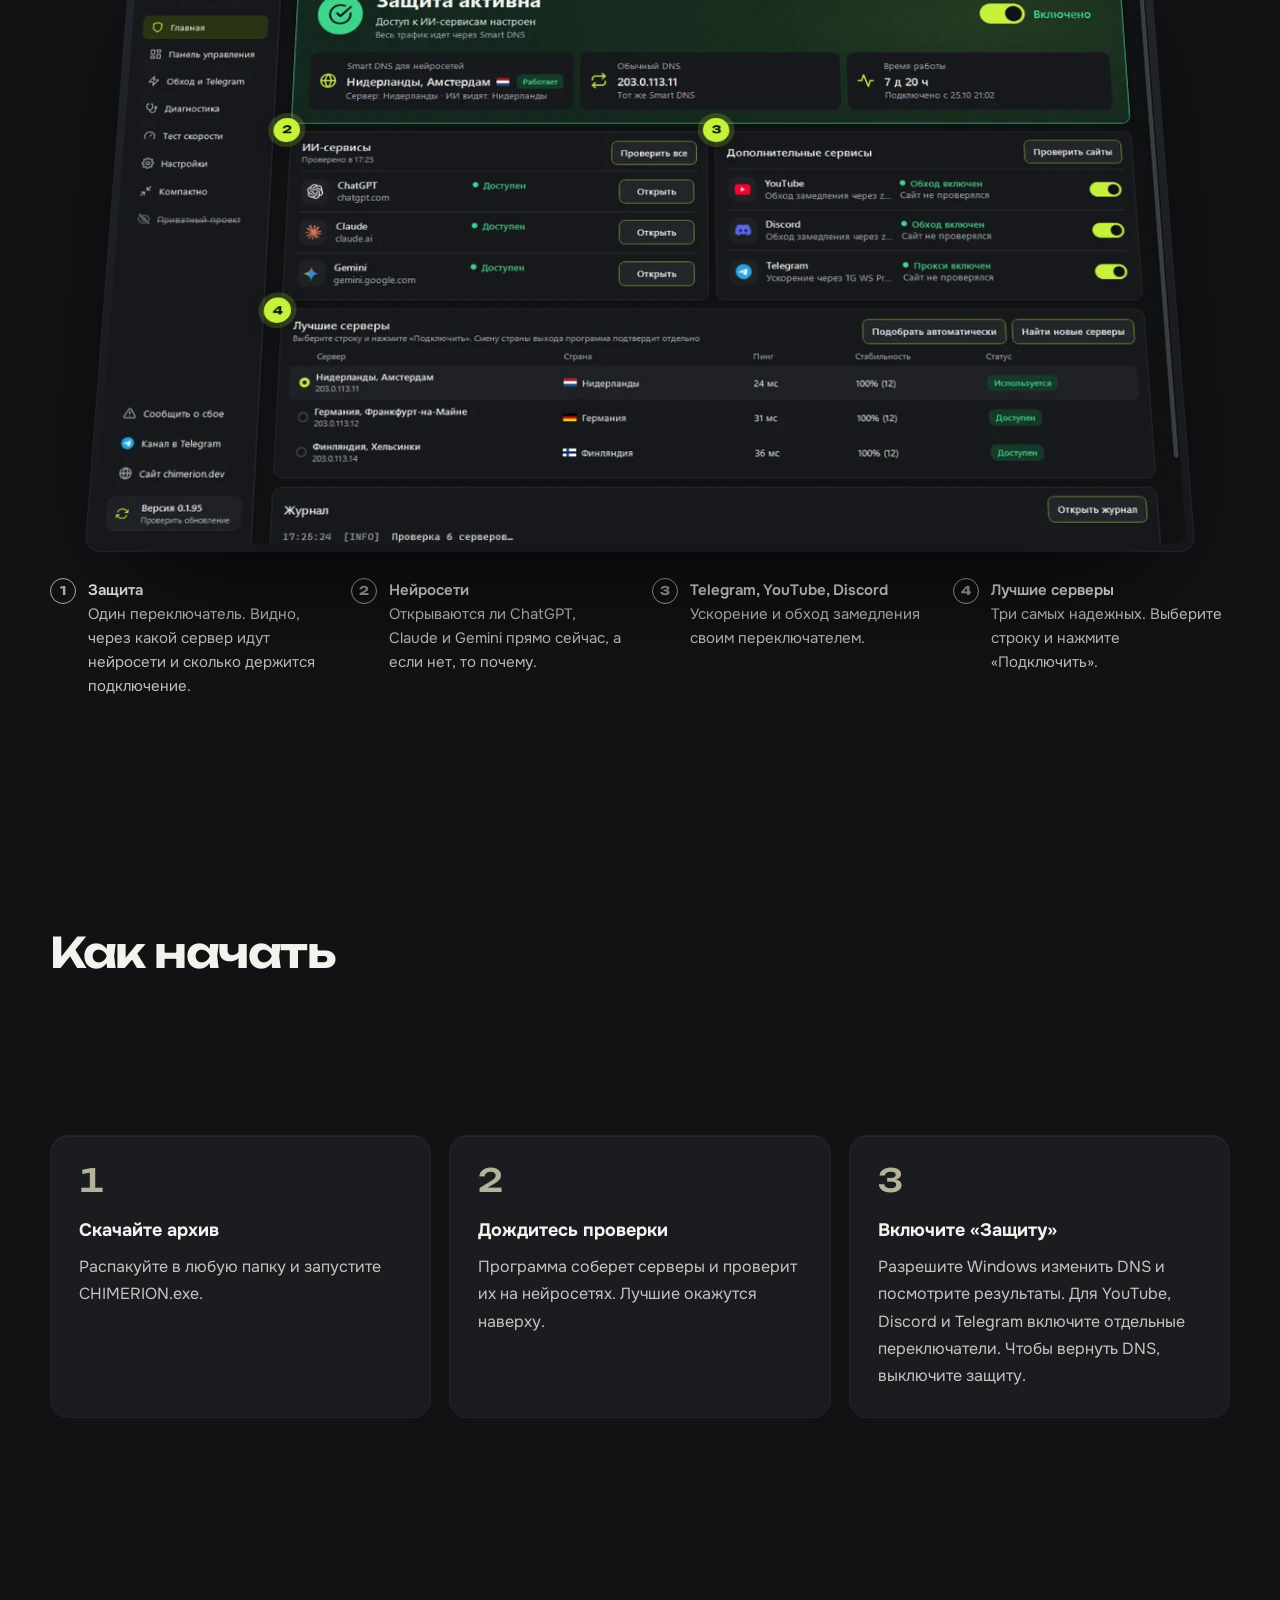
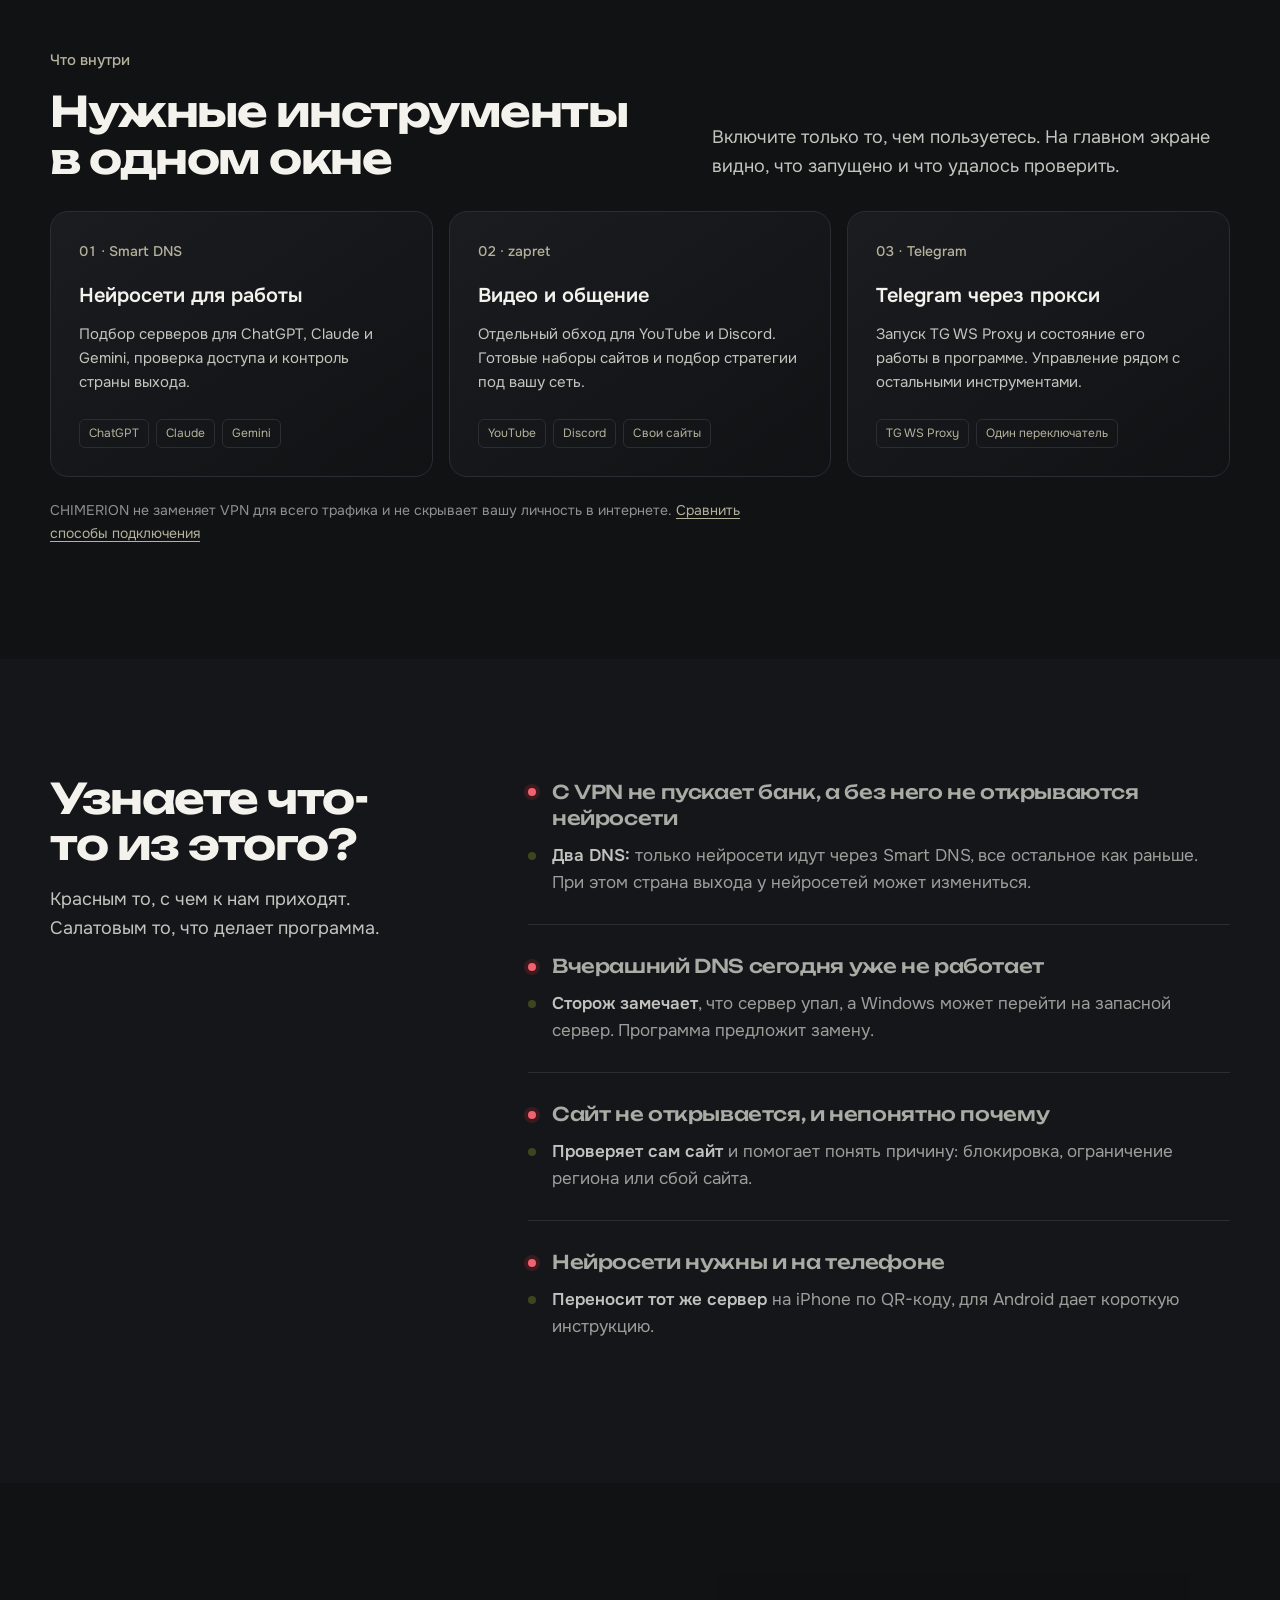
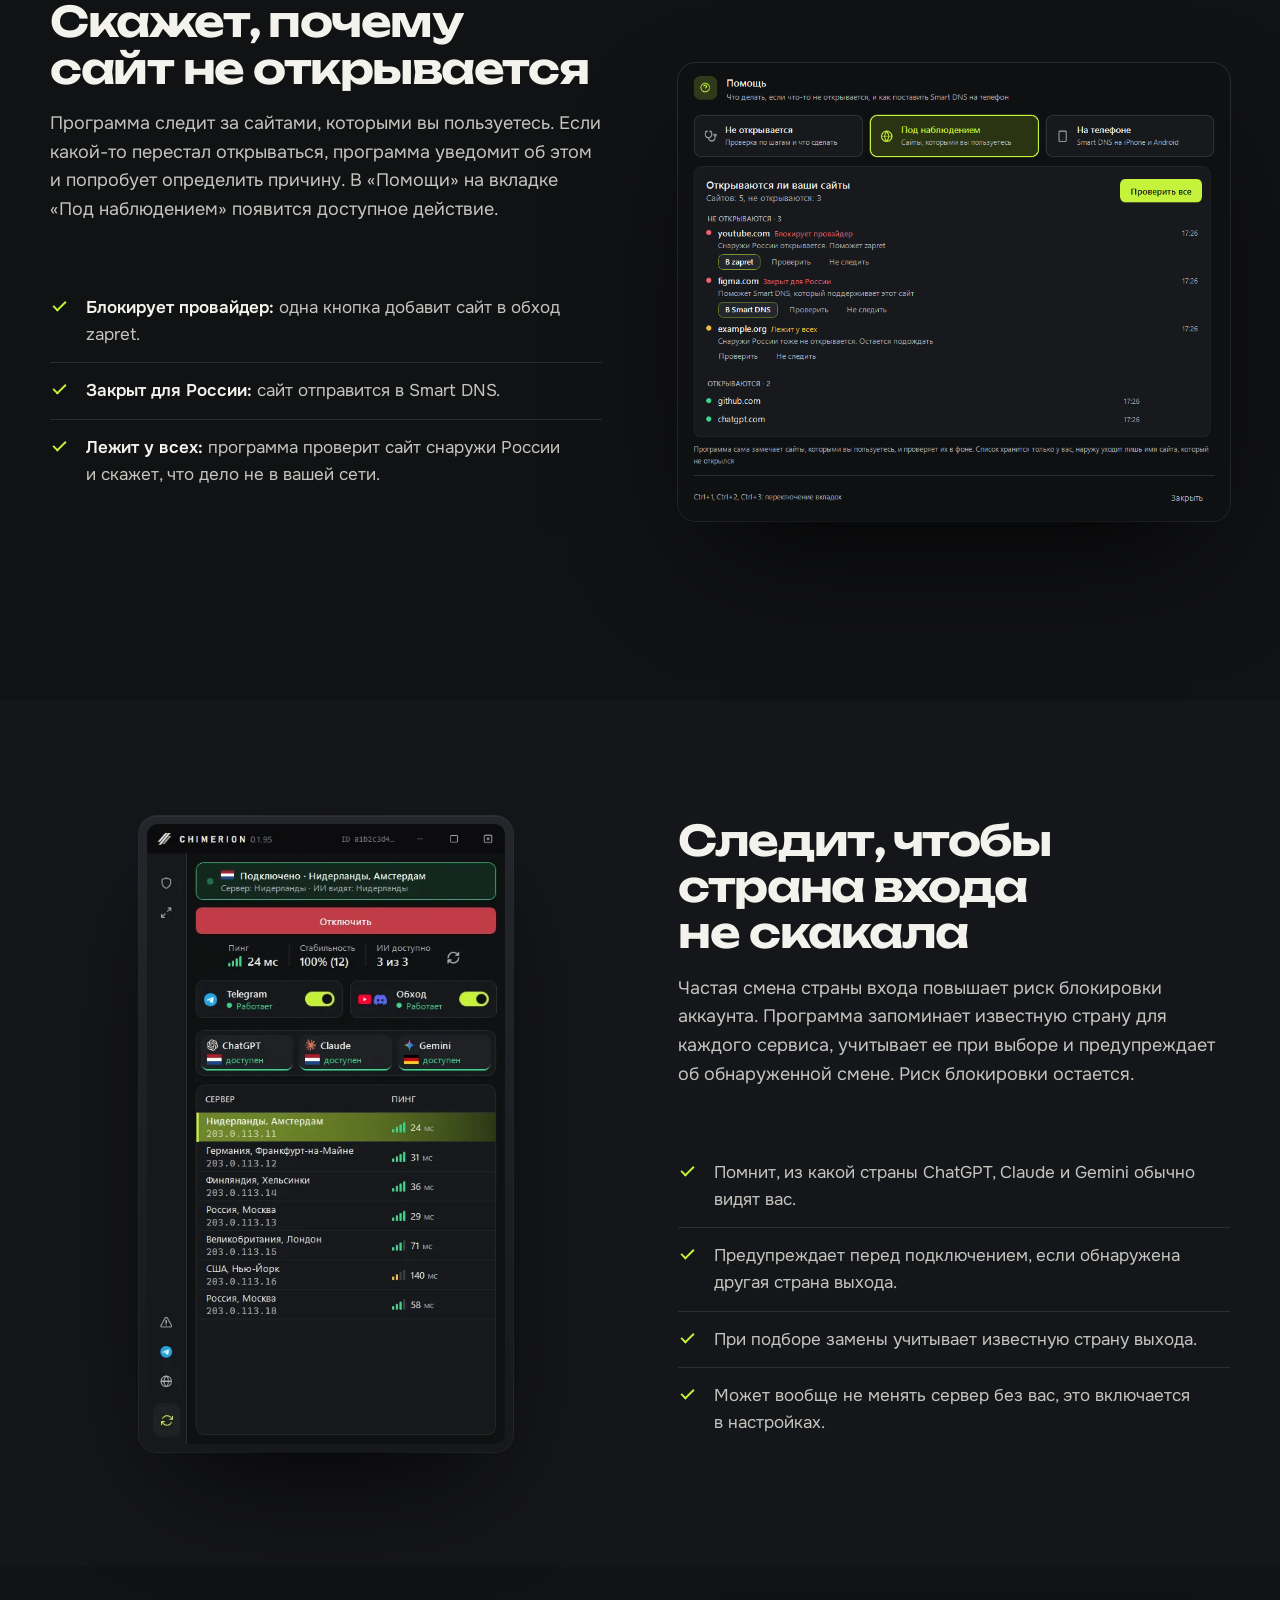
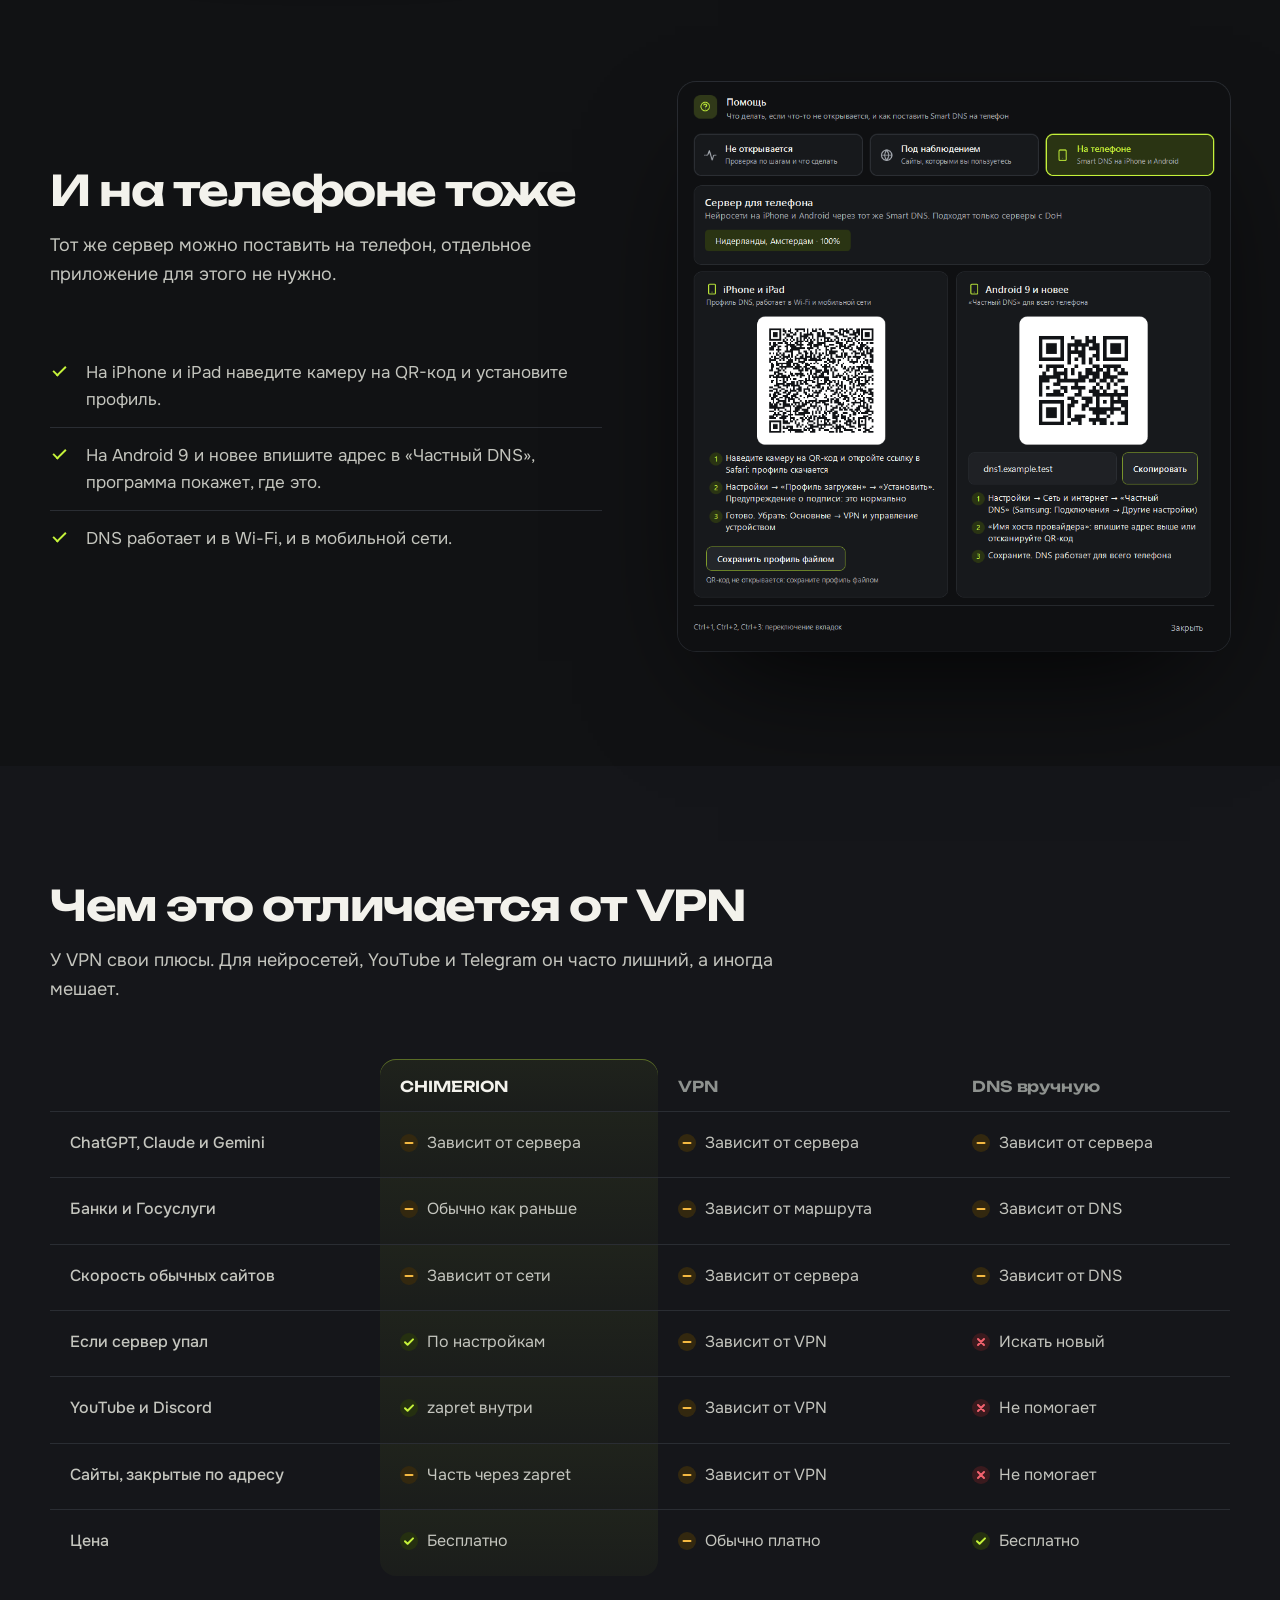
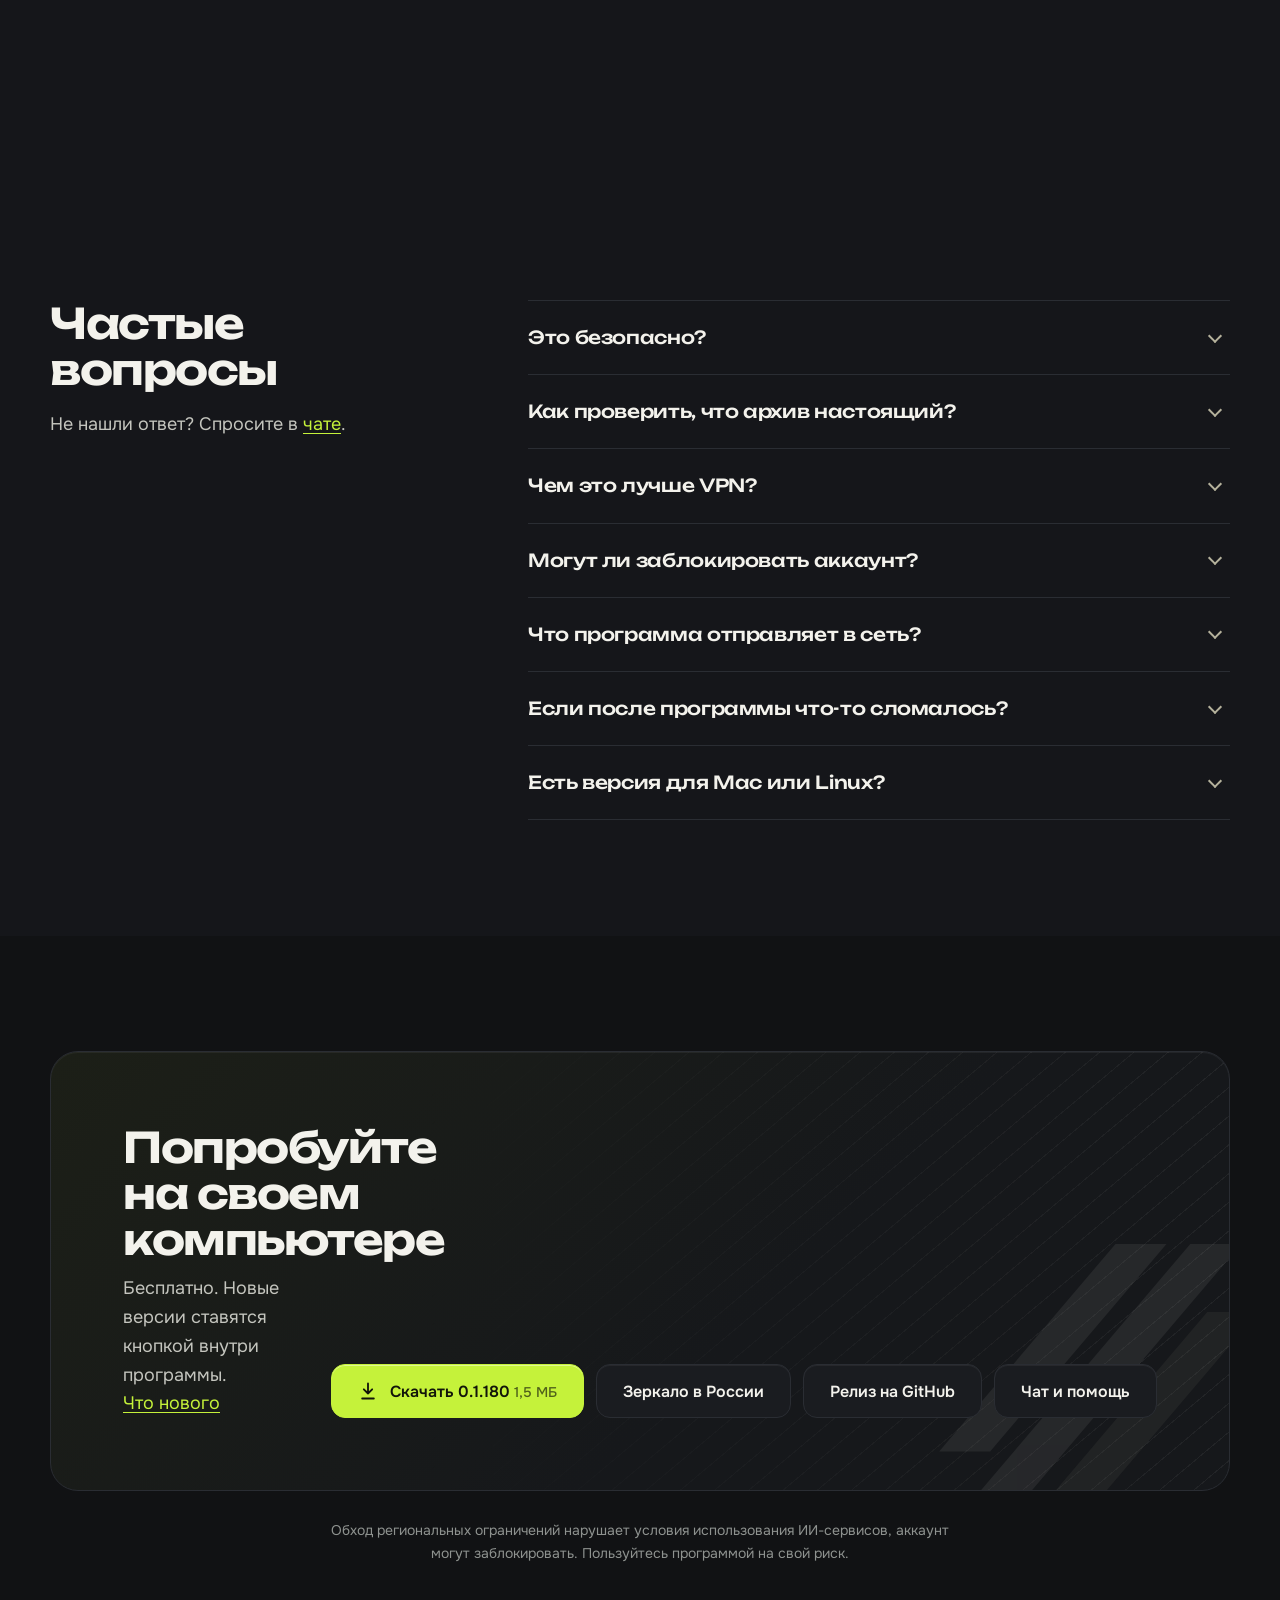
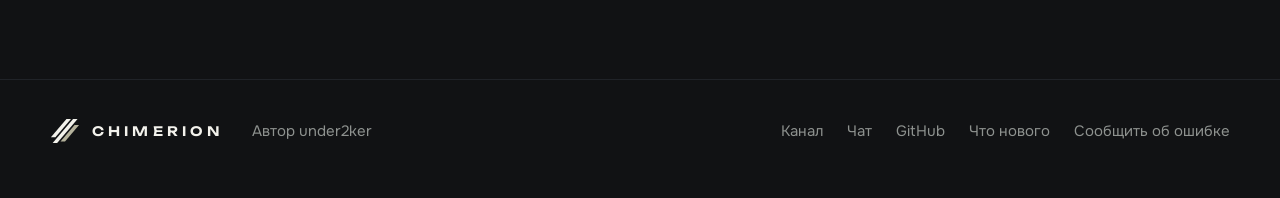
==== commit 889847b7: "Сайт: ссылки «Скачать» на 0.1.180, выкладка сама подставляет последний выпуск В index.html прямые сс" ====
--- a/site/index.html
+++ b/site/index.html
@@ -26,7 +26,7 @@
 <script type="application/ld+json">
 {"@context":"https://schema.org","@type":"SoftwareApplication","name":"CHIMERION","operatingSystem":"Windows 10, Windows 11",
  "applicationCategory":"UtilitiesApplication","offers":{"@type":"Offer","price":"0","priceCurrency":"RUB"},
- "downloadUrl":"https://github.com/under2ker/chimerion/releases/download/v0.1.137/CHIMERION-0.1.137-win-x64.zip","author":{"@type":"Person","name":"under2ker"},
+ "downloadUrl":"https://github.com/under2ker/chimerion/releases/download/v0.1.180/CHIMERION-0.1.180-win-x64.zip","author":{"@type":"Person","name":"under2ker"},
  "description":"Smart DNS для ChatGPT, Claude и Gemini, обход замедления YouTube и Discord, ускорение Telegram."}
 </script>
 <script>document.documentElement.classList.add("js")</script>
@@ -423,7 +423,7 @@
       <a href="#faq">Вопросы</a>
       <a href="https://t.me/chimeriondns">Telegram</a>
       <a href="https://github.com/under2ker/chimerion">GitHub</a>
-      <a class="get dl" href="https://github.com/under2ker/chimerion/releases/download/v0.1.137/CHIMERION-0.1.137-win-x64.zip">Скачать</a>
+      <a class="get dl" href="https://github.com/under2ker/chimerion/releases/download/v0.1.180/CHIMERION-0.1.180-win-x64.zip">Скачать</a>
     </nav>
   </div>
 </header>
@@ -436,9 +436,9 @@
         <h1>Нейросети, YouTube и Telegram в одной программе</h1>
         <p class="lead">CHIMERION помогает подобрать сервер и включить нужные инструменты. Результат зависит от вашей сети и выбранного сервера.</p>
         <div class="actions">
-          <a class="btn go dl" href="https://github.com/under2ker/chimerion/releases/download/v0.1.137/CHIMERION-0.1.137-win-x64.zip">
+          <a class="btn go dl" href="https://github.com/under2ker/chimerion/releases/download/v0.1.180/CHIMERION-0.1.180-win-x64.zip">
             <svg viewBox="0 0 24 24" fill="none" stroke="currentColor" stroke-width="2.2" stroke-linecap="round" stroke-linejoin="round" aria-hidden="true"><path d="M12 3v12m0 0-5-5m5 5 5-5M5 21h14"/></svg>
-            <span class="dl-text">Скачать 0.1.137 <small>1,2 МБ</small></span>
+            <span class="dl-text">Скачать 0.1.180 <small>1,5 МБ</small></span>
           </a>
           <a class="btn" href="#start">Как начать <span aria-hidden="true">↘</span></a>
         </div>
@@ -642,7 +642,7 @@
         </details>
         <details>
           <summary>Как проверить, что архив настоящий?</summary>
-          <p>Каждый архив собирается на GitHub Actions из открытого кода, а GitHub подтверждает происхождение. Проверить можно командой <span class="code">gh attestation verify CHIMERION-0.1.137-win-x64.zip -R under2ker/chimerion</span>. Программа сама проверяет подпись каждого обновления.</p>
+          <p>Каждый архив собирается на GitHub Actions из открытого кода, а GitHub подтверждает происхождение. Проверить можно командой <span class="code">gh attestation verify CHIMERION-0.1.180-win-x64.zip -R under2ker/chimerion</span>. Программа сама проверяет подпись каждого обновления.</p>
         </details>
         <details>
           <summary>Чем это лучше VPN?</summary>
@@ -677,9 +677,9 @@
         <p class="intro">Бесплатно. Новые версии ставятся кнопкой внутри программы. <a class="news" href="https://github.com/under2ker/chimerion/blob/main/CHANGELOG.md">Что нового</a></p>
       </div>
       <div class="actions">
-        <a class="btn go dl" href="https://github.com/under2ker/chimerion/releases/download/v0.1.137/CHIMERION-0.1.137-win-x64.zip">
+        <a class="btn go dl" href="https://github.com/under2ker/chimerion/releases/download/v0.1.180/CHIMERION-0.1.180-win-x64.zip">
           <svg viewBox="0 0 24 24" fill="none" stroke="currentColor" stroke-width="2.2" stroke-linecap="round" stroke-linejoin="round" aria-hidden="true"><path d="M12 3v12m0 0-5-5m5 5 5-5M5 21h14"/></svg>
-          <span class="dl-text">Скачать 0.1.137 <small>1,2 МБ</small></span>
+          <span class="dl-text">Скачать 0.1.180 <small>1,5 МБ</small></span>
         </a>
         <a class="btn" href="https://ru.chimerion.dev">Зеркало в России</a>
         <a class="btn" href="https://github.com/under2ker/chimerion/releases/latest">Релиз на GitHub</a>
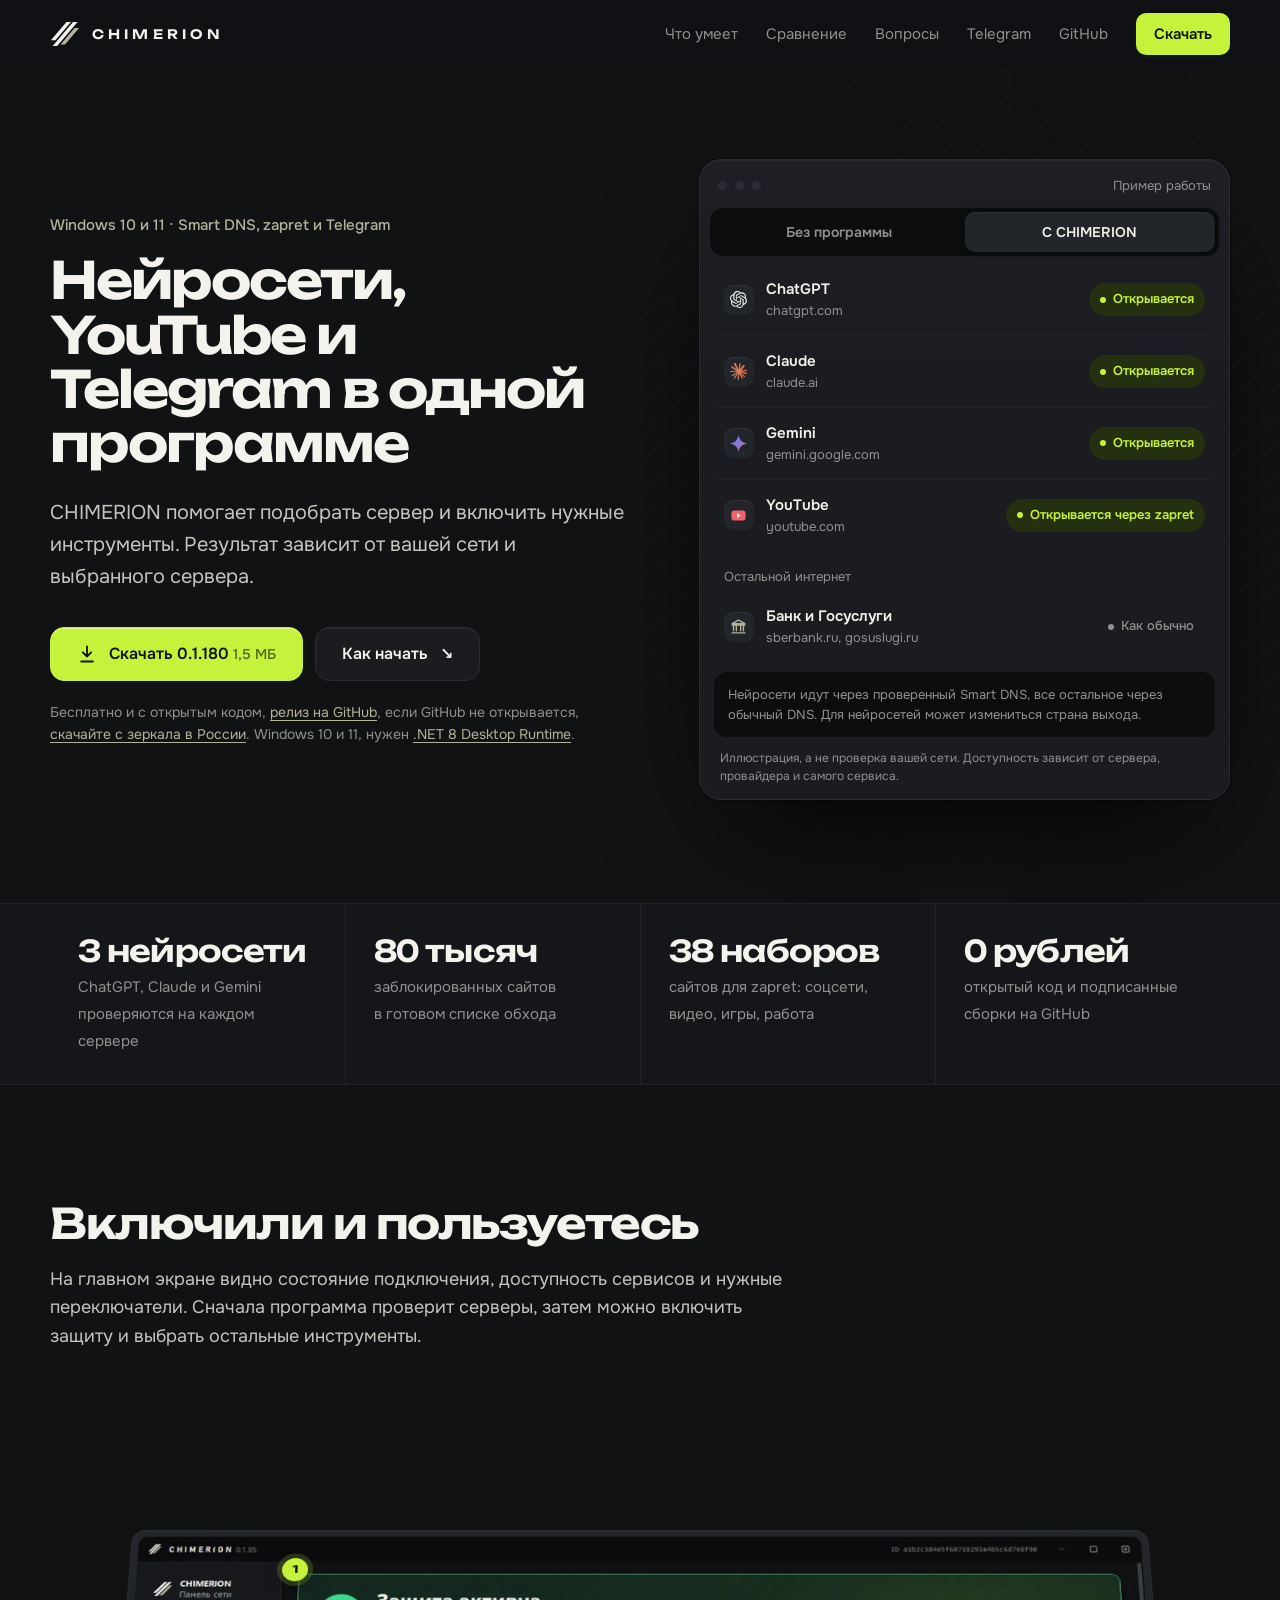
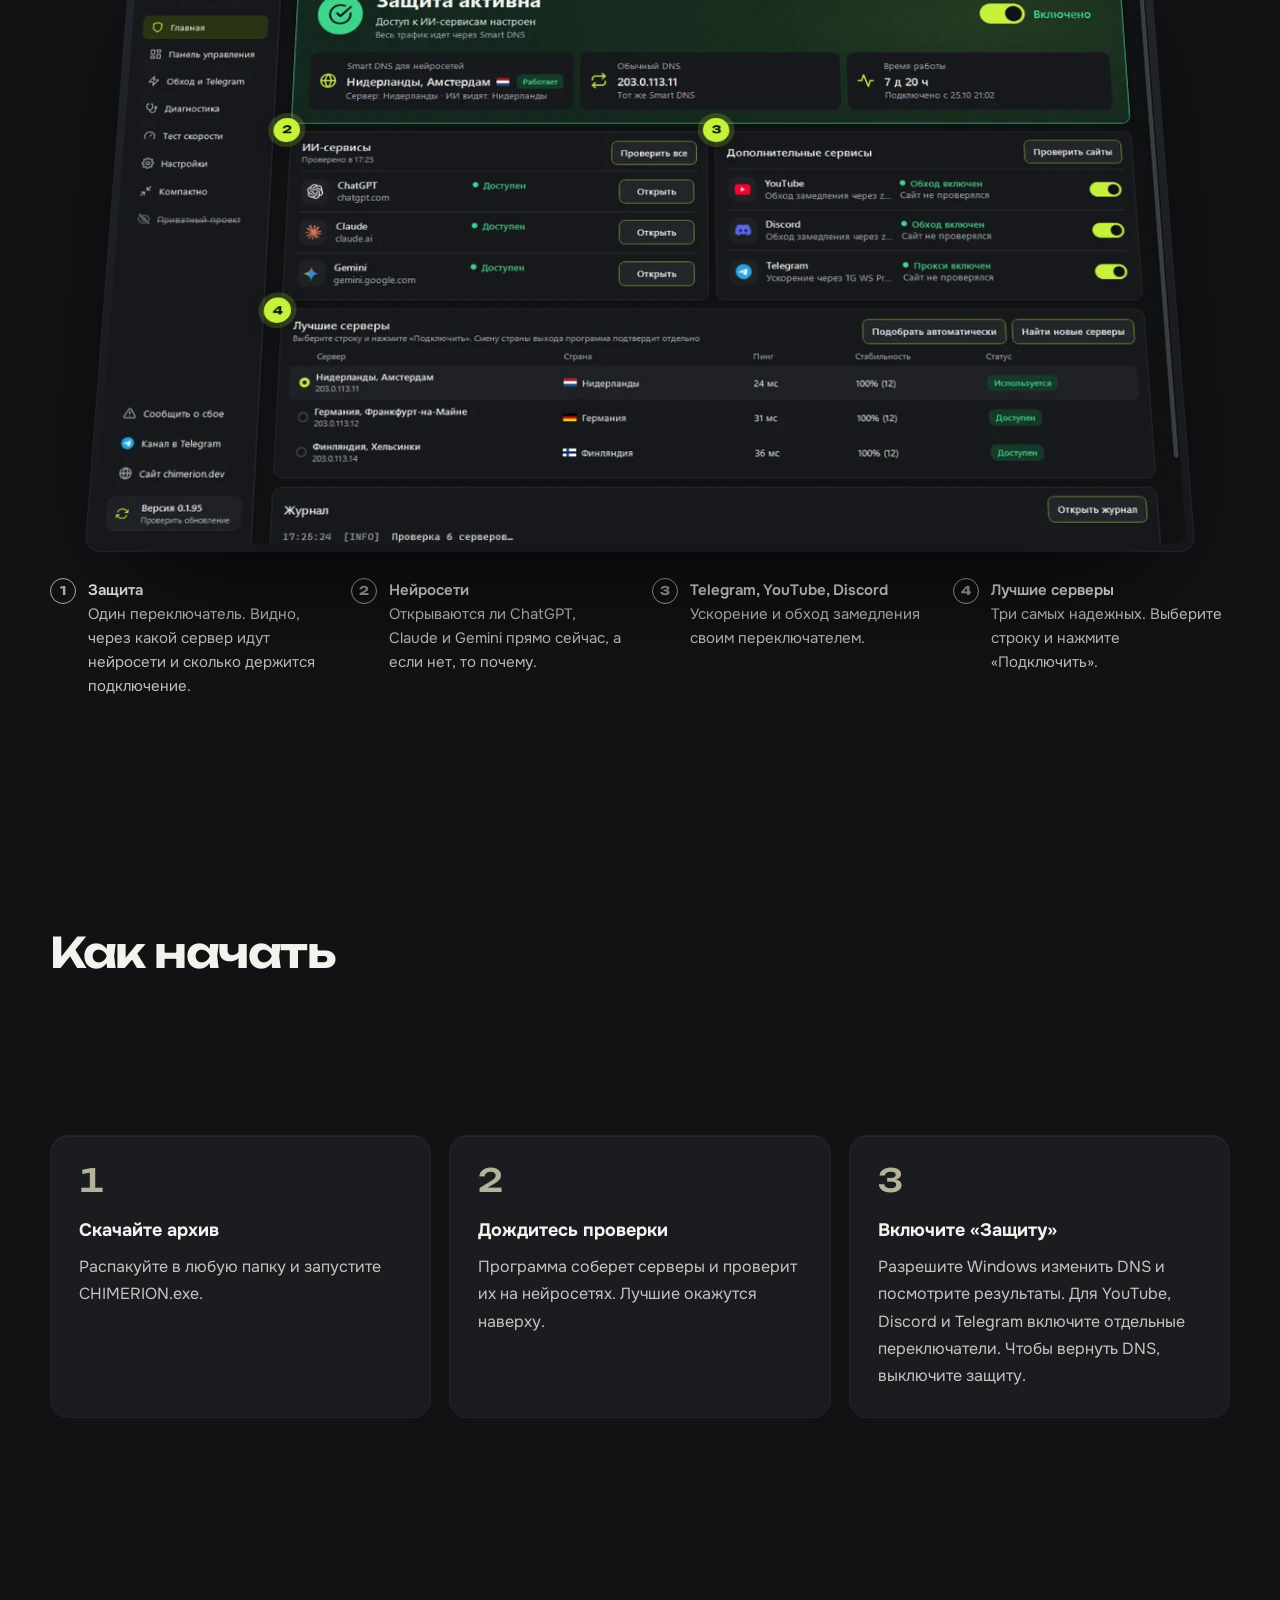
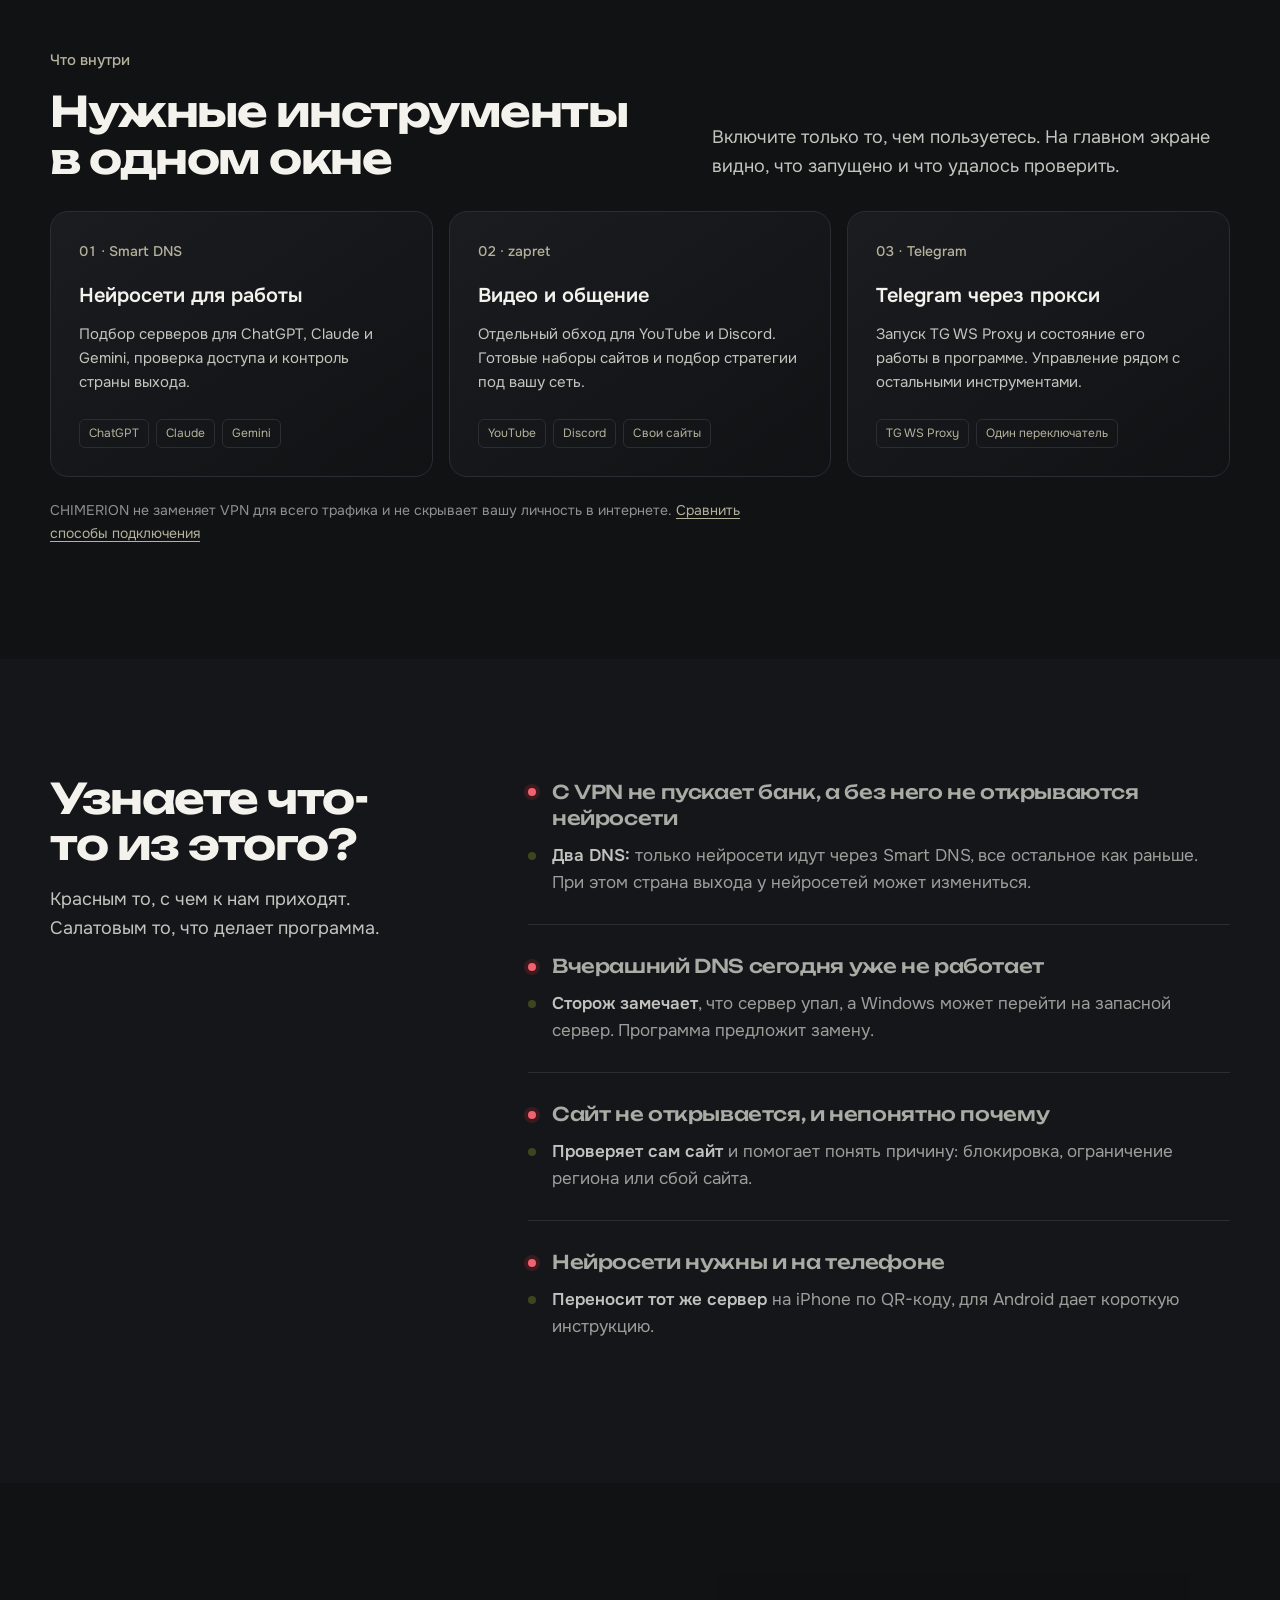
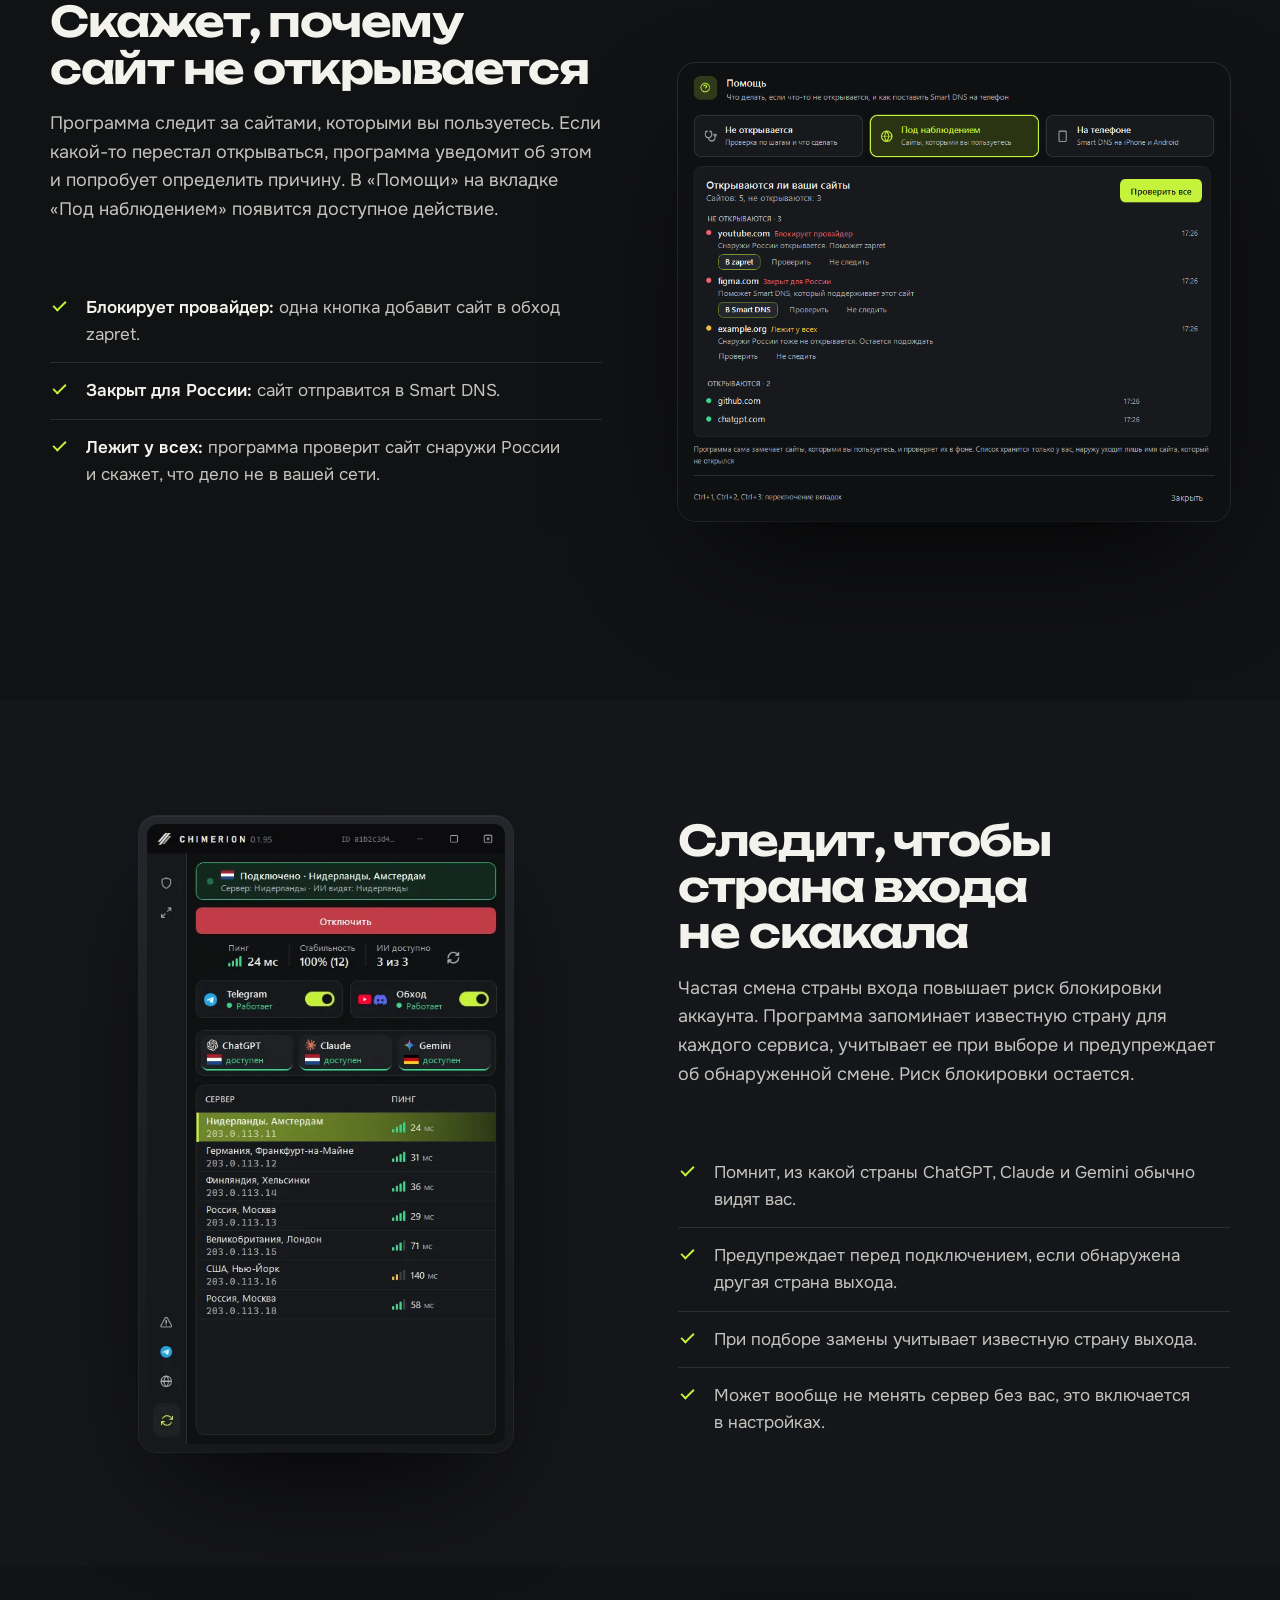
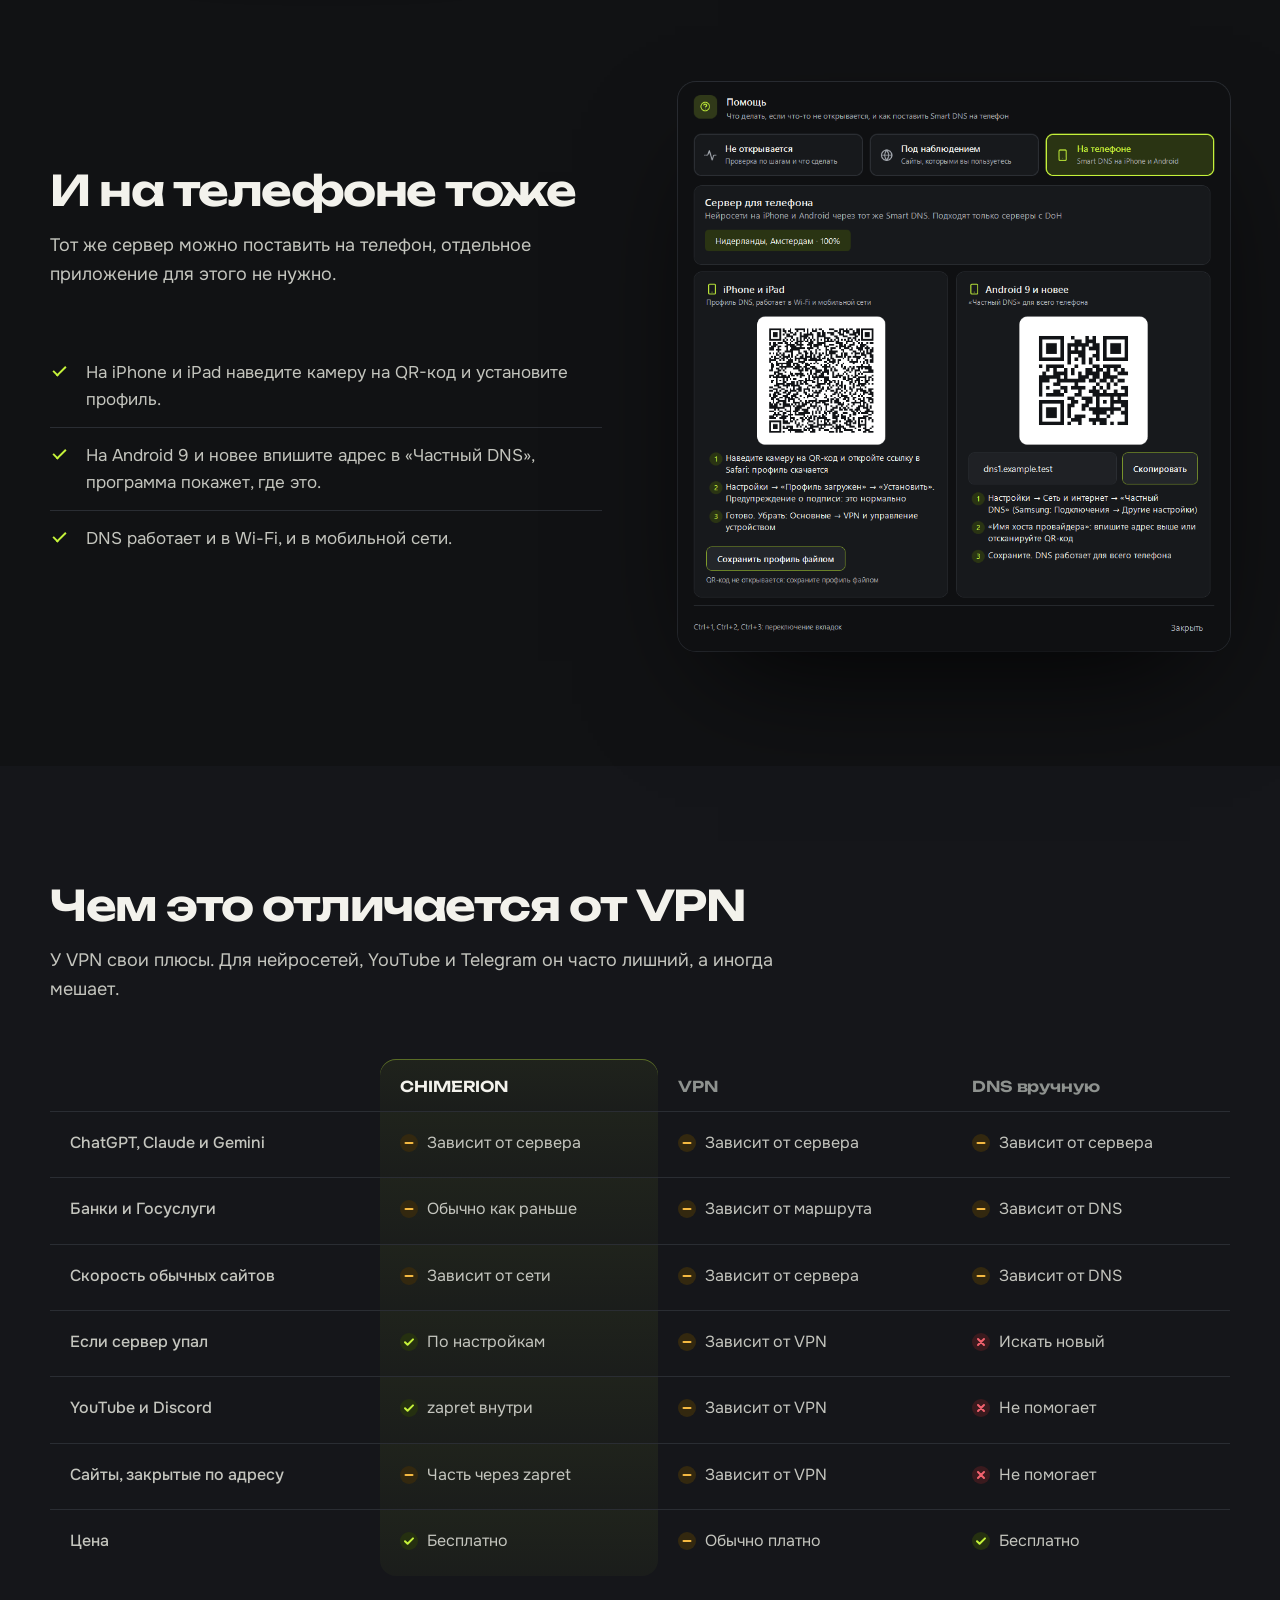
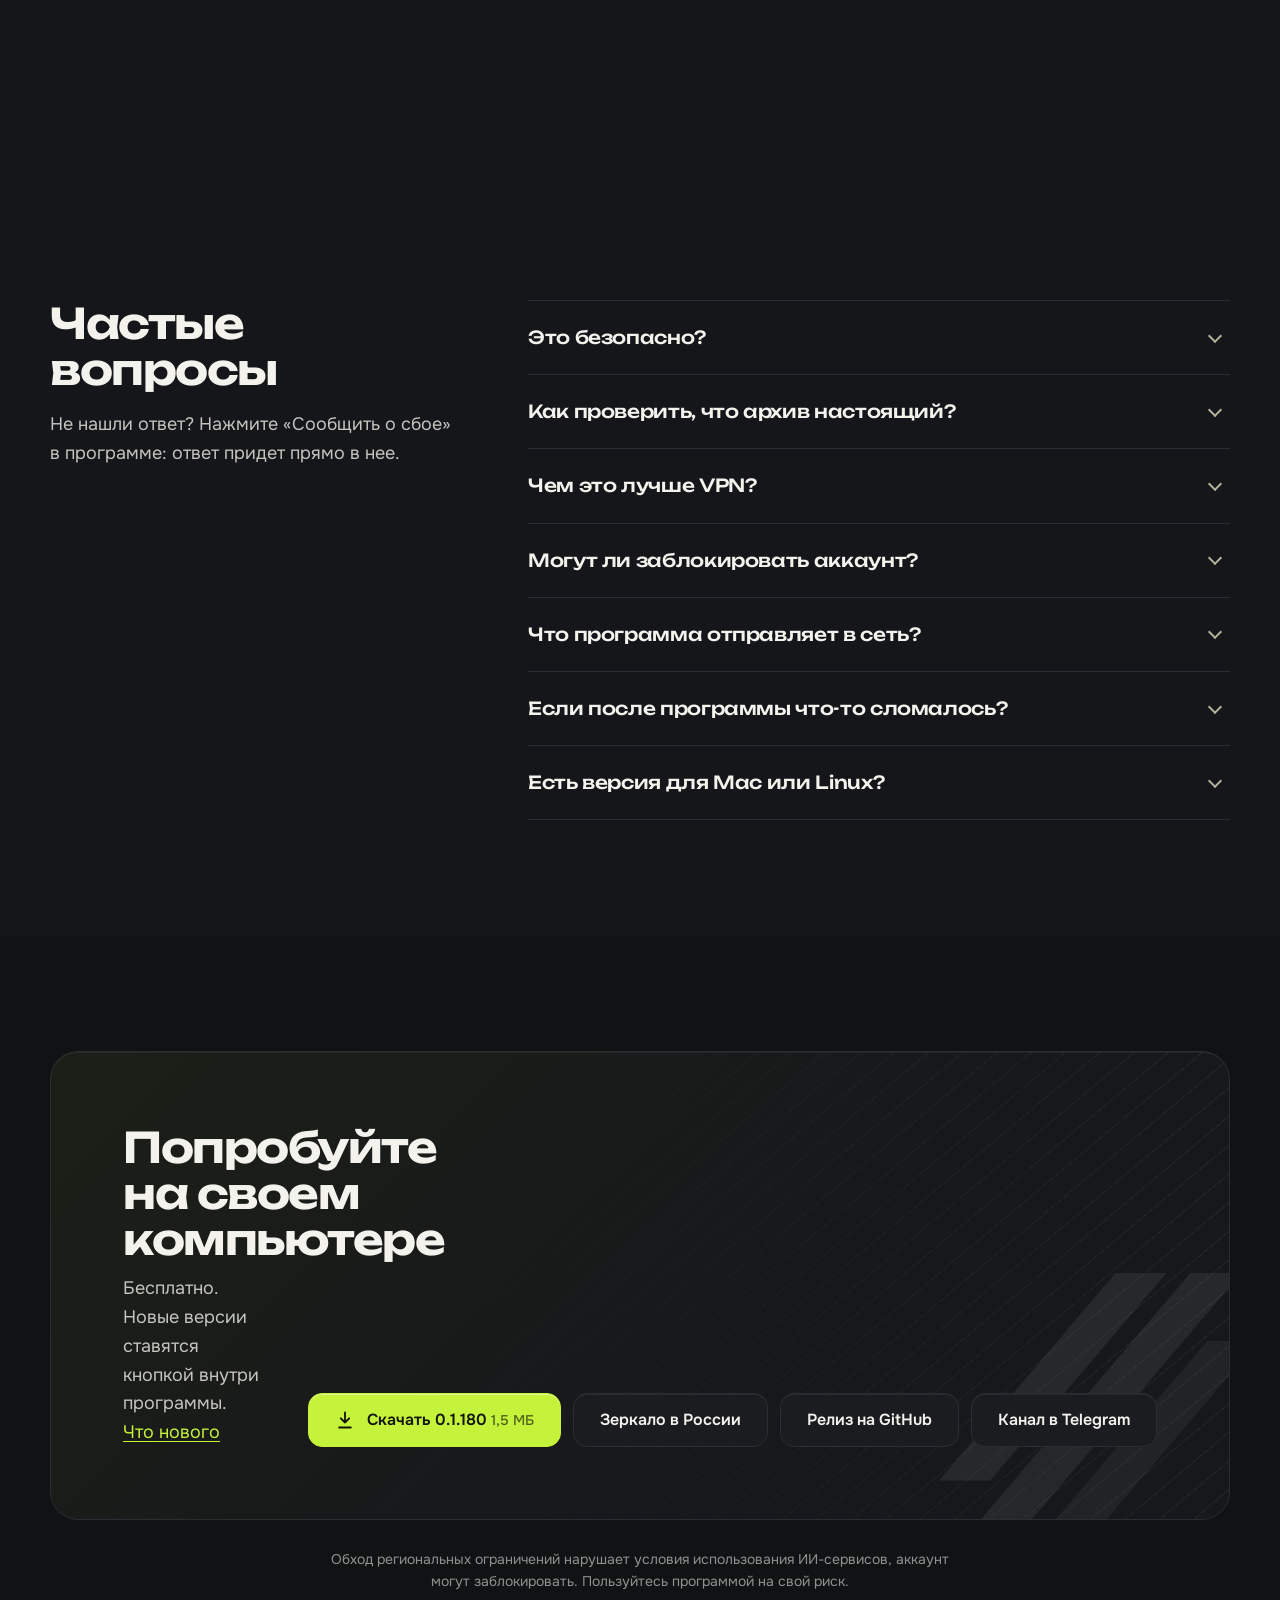
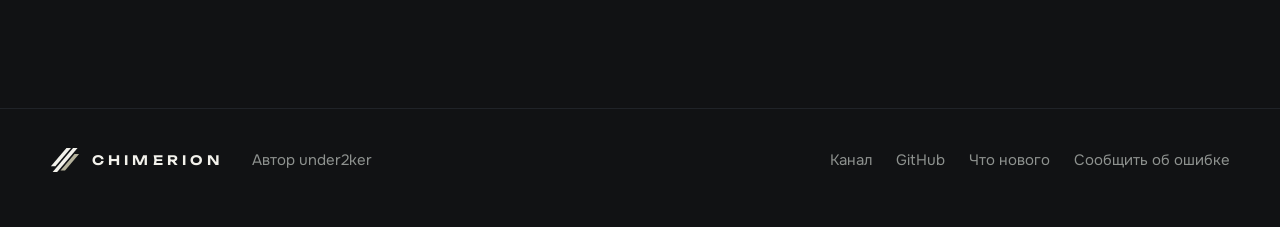
==== commit 6e539cd8: "Чат Chimerion DNS Chat пока скрыт: ссылки убраны с сайта и из README, блок в настройках скрыт; вмест" ====
--- a/site/index.html
+++ b/site/index.html
@@ -633,7 +633,7 @@
     <div class="wrap faq-wrap">
       <div>
         <h2 id="faq-h">Частые вопросы</h2>
-        <p class="intro">Не нашли ответ? Спросите в <a href="https://t.me/+rXN4fR7HWcxlMTYy" style="color: var(--lime)">чате</a>.</p>
+        <p class="intro">Не нашли ответ? Нажмите «Сообщить о сбое» в программе: ответ придет прямо в нее.</p>
       </div>
       <div class="faq">
         <details>
@@ -658,7 +658,7 @@
         </details>
         <details>
           <summary>Если после программы что-то сломалось?</summary>
-          <p>«Отключить» возвращает исходные DNS. Если программа не запускается, в архиве лежит reset-dns.cmd: он попытается восстановить исходные DNS и убрать правила «Двух DNS». Если восстановить настройки не удалось, обратитесь за помощью. С вопросами приходите в <a href="https://t.me/+rXN4fR7HWcxlMTYy">чат</a>.</p>
+          <p>«Отключить» возвращает исходные DNS. Если программа не запускается, в архиве лежит reset-dns.cmd: он попытается восстановить исходные DNS и убрать правила «Двух DNS». Если восстановить настройки не удалось, обратитесь за помощью. С вопросами нажмите «Сообщить о сбое» в программе.</p>
         </details>
         <details>
           <summary>Есть версия для Mac или Linux?</summary>
@@ -683,7 +683,7 @@
         </a>
         <a class="btn" href="https://ru.chimerion.dev">Зеркало в России</a>
         <a class="btn" href="https://github.com/under2ker/chimerion/releases/latest">Релиз на GitHub</a>
-        <a class="btn" href="https://t.me/+rXN4fR7HWcxlMTYy">Чат и помощь</a>
+        <a class="btn" href="https://t.me/chimeriondns">Канал в Telegram</a>
       </div>
       </div>
       <p class="risk">Обход региональных ограничений нарушает условия использования ИИ-сервисов, аккаунт могут заблокировать. Пользуйтесь программой на свой риск.</p>
@@ -697,7 +697,6 @@
     <span>Автор under2ker</span>
     <nav aria-label="Ссылки">
       <a href="https://t.me/chimeriondns">Канал</a>
-      <a href="https://t.me/+rXN4fR7HWcxlMTYy">Чат</a>
       <a href="https://github.com/under2ker/chimerion">GitHub</a>
       <a href="https://github.com/under2ker/chimerion/blob/main/CHANGELOG.md">Что нового</a>
       <a href="https://github.com/under2ker/chimerion/issues">Сообщить об ошибке</a>
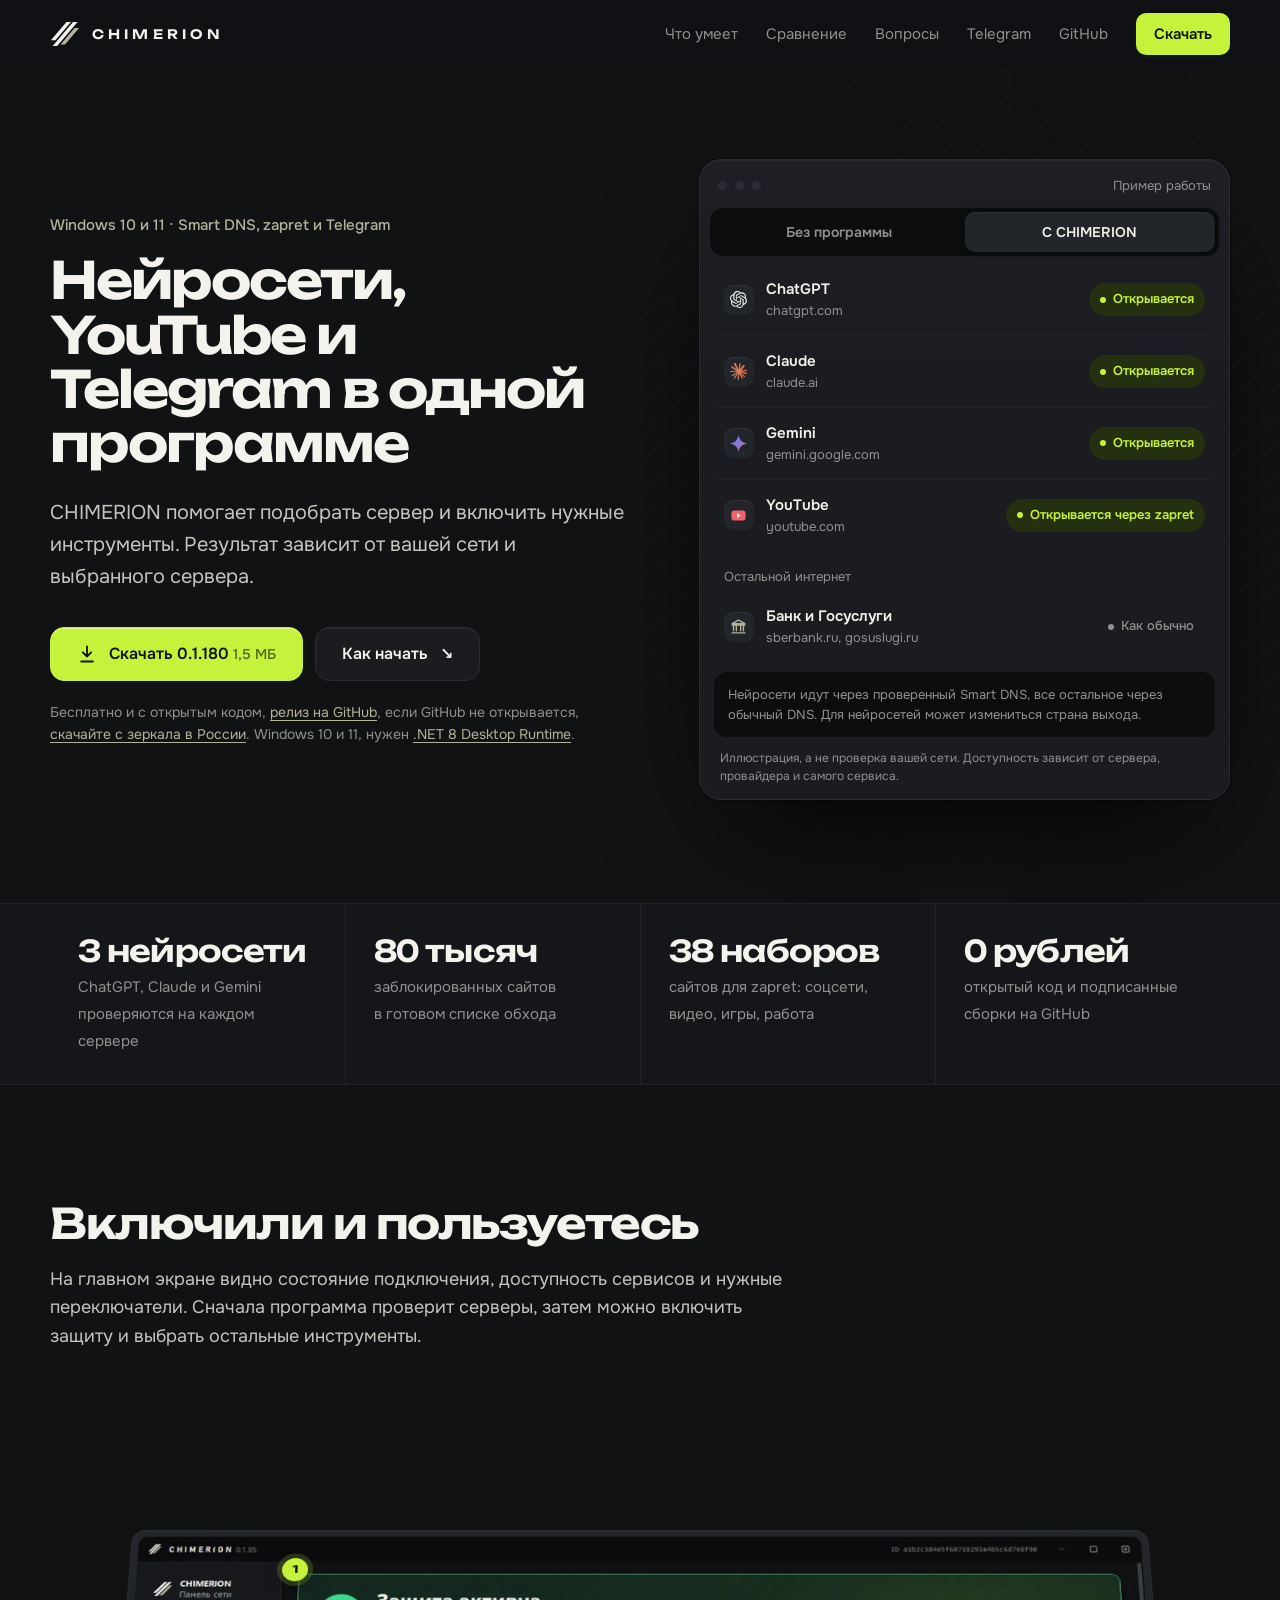
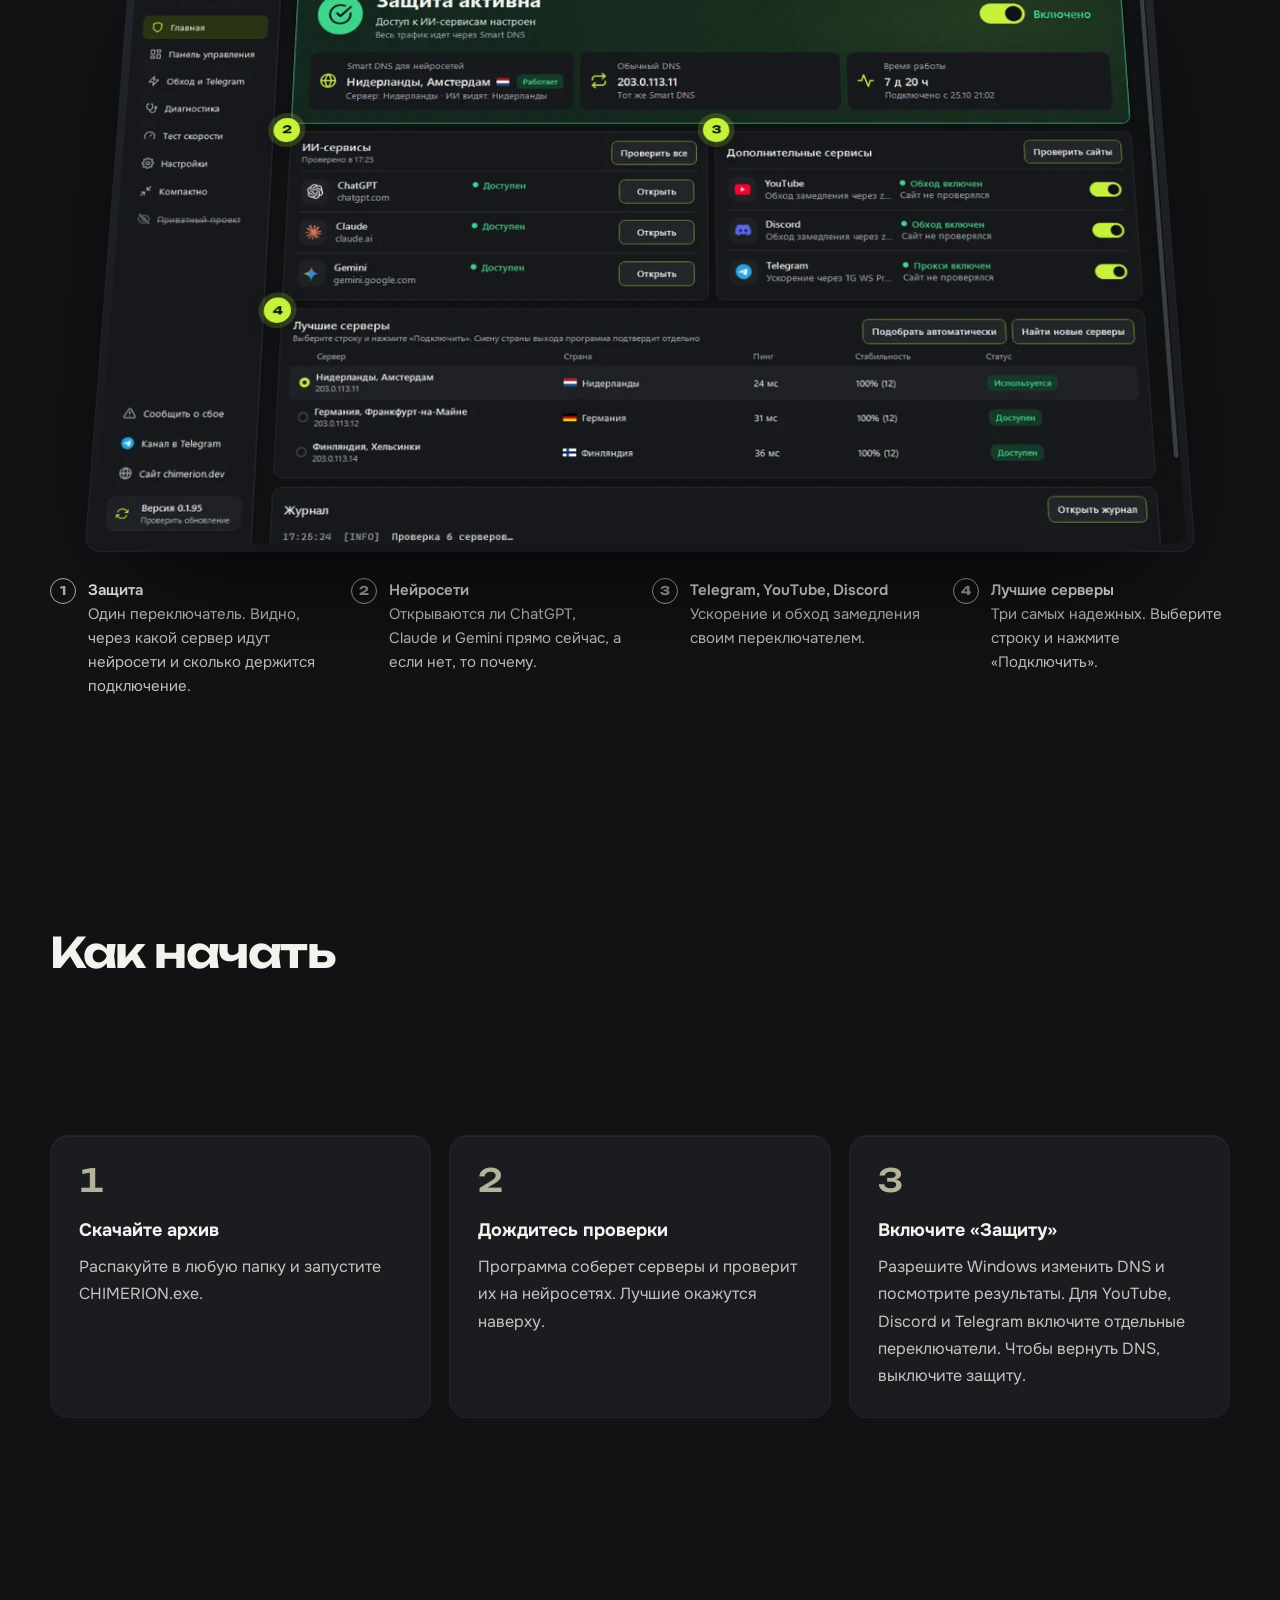
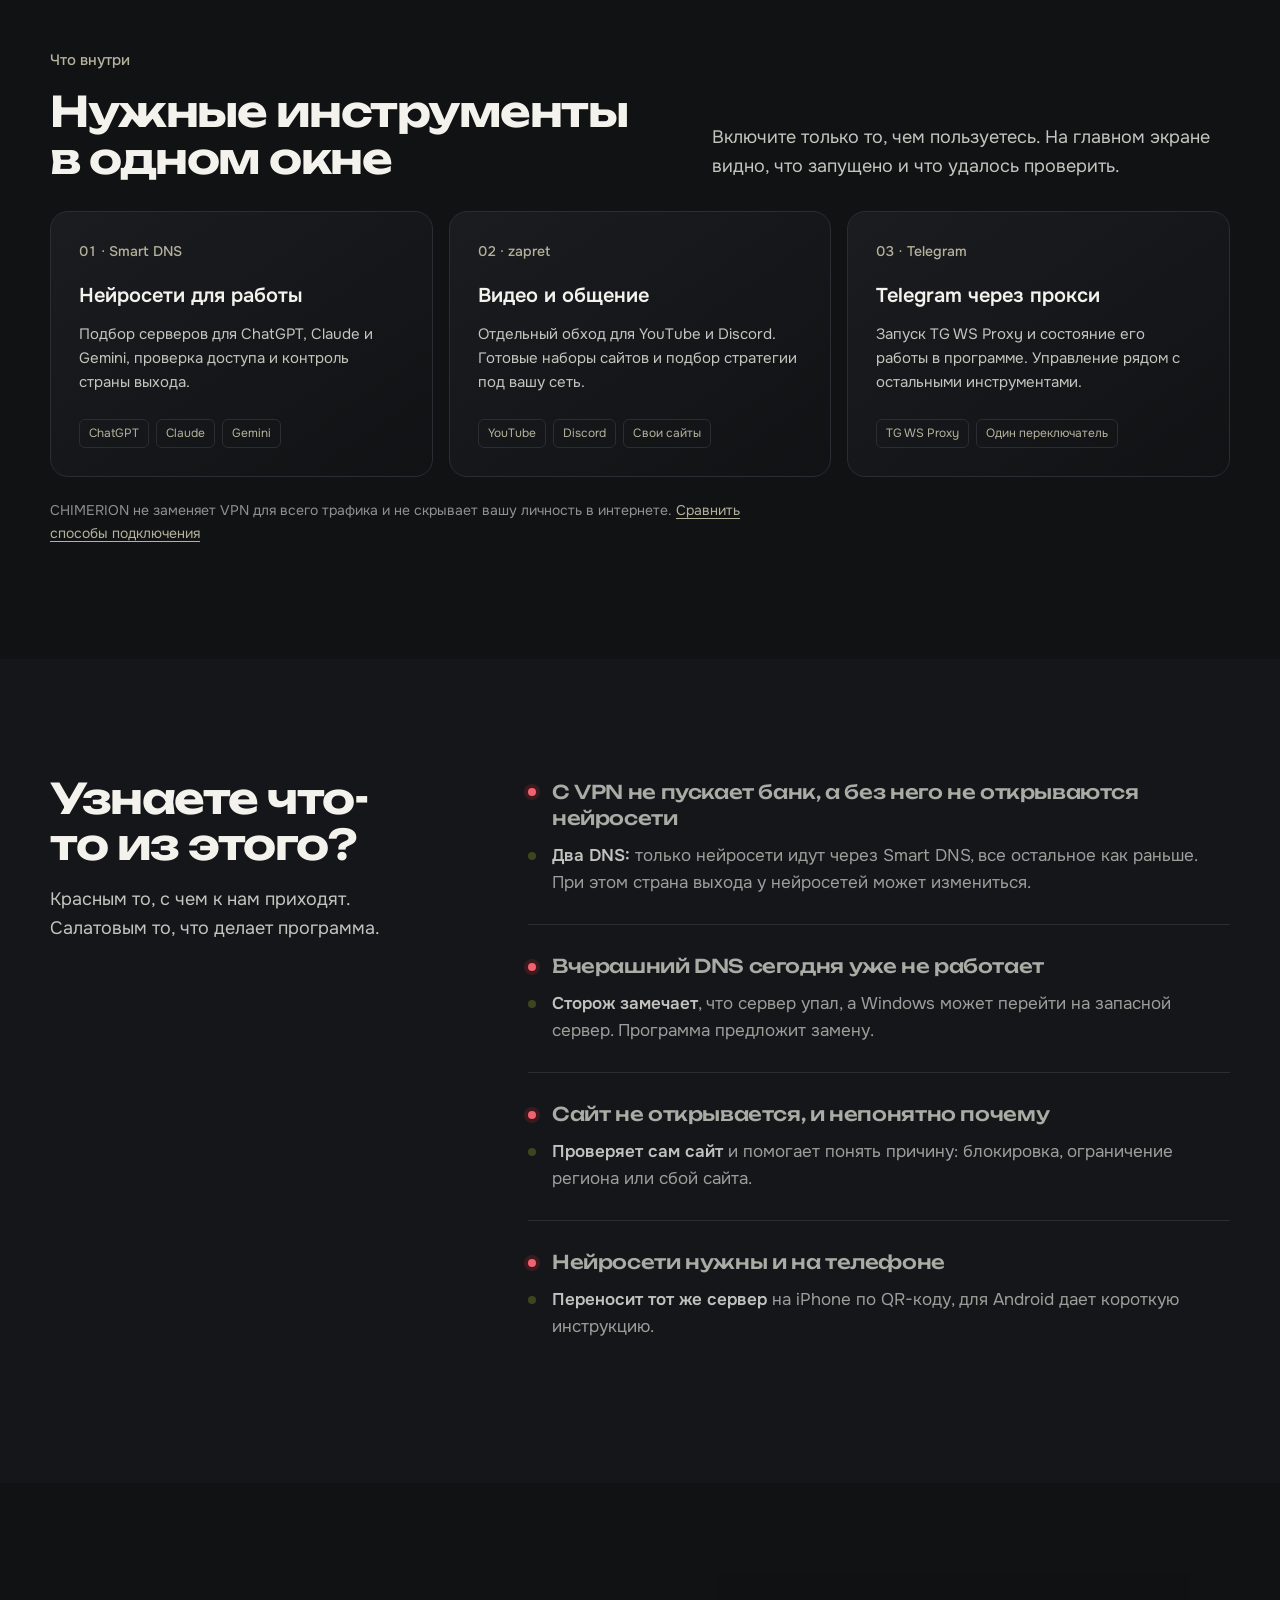
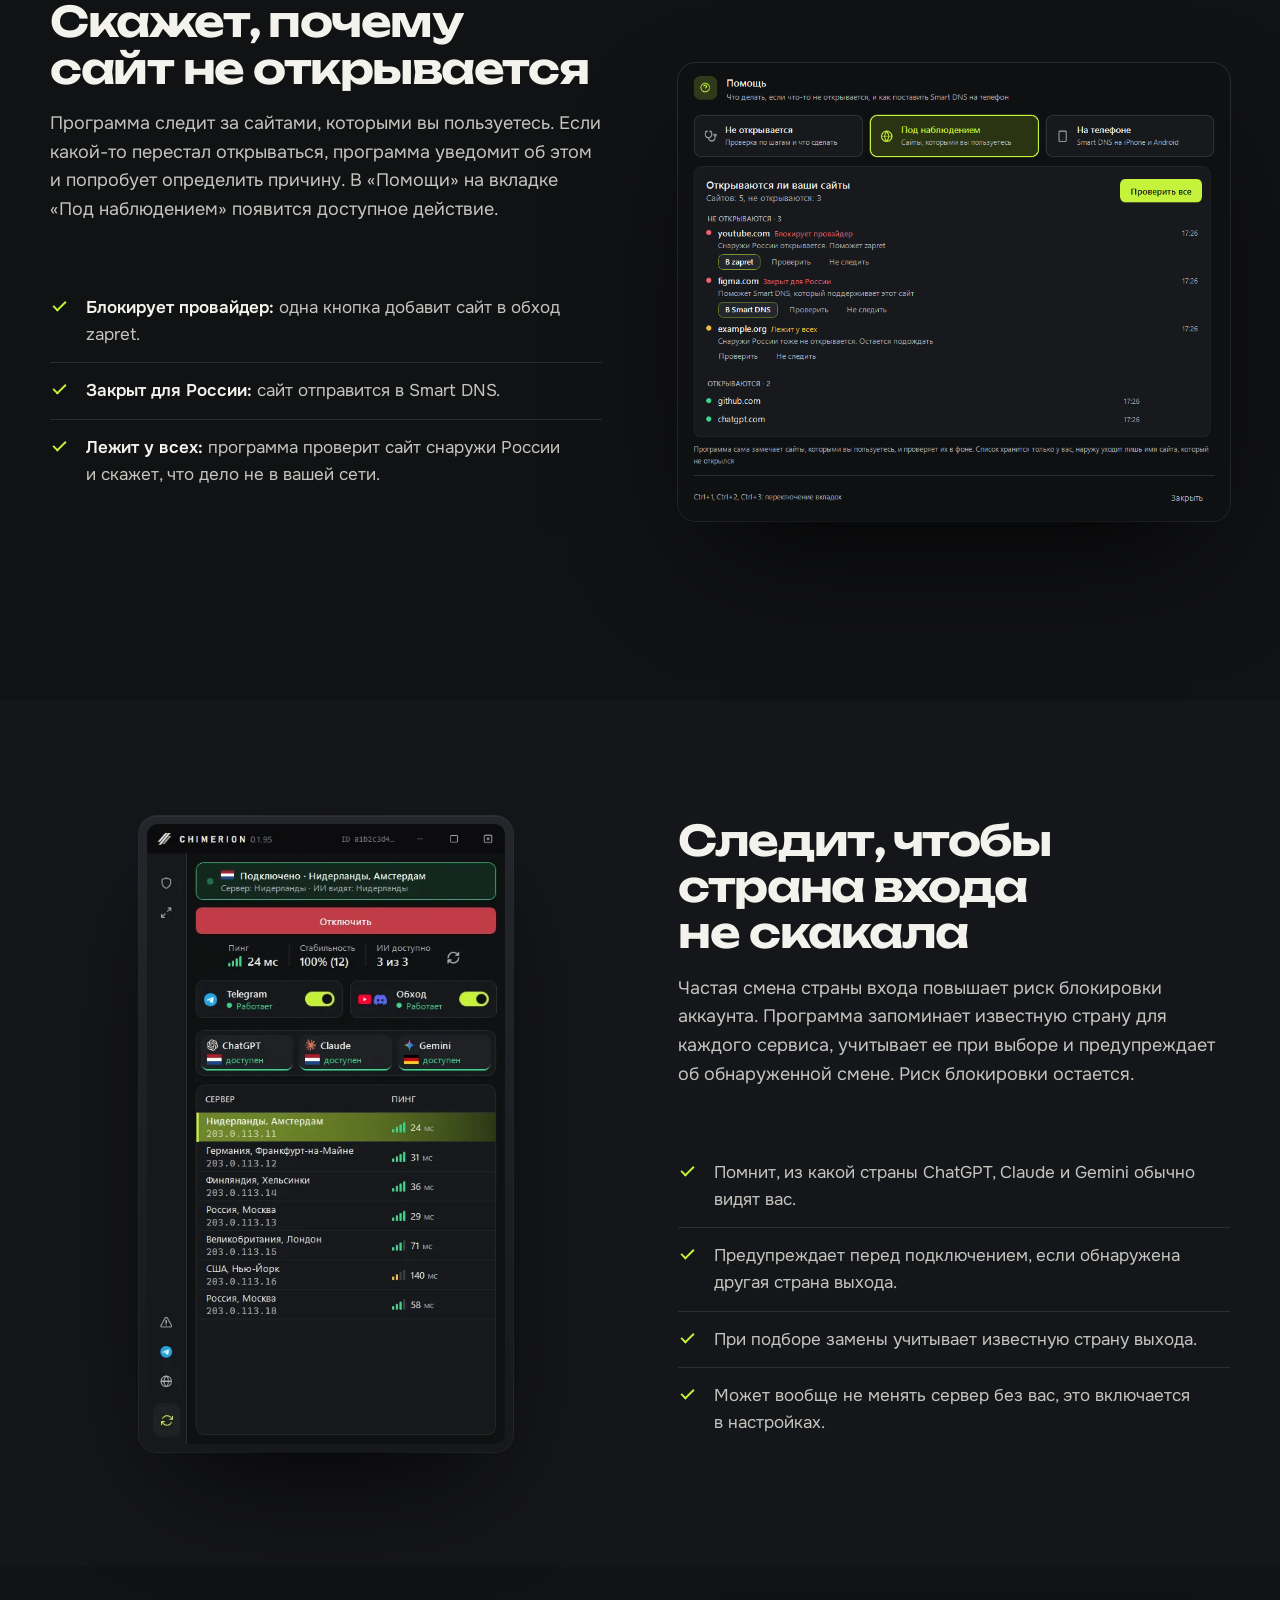
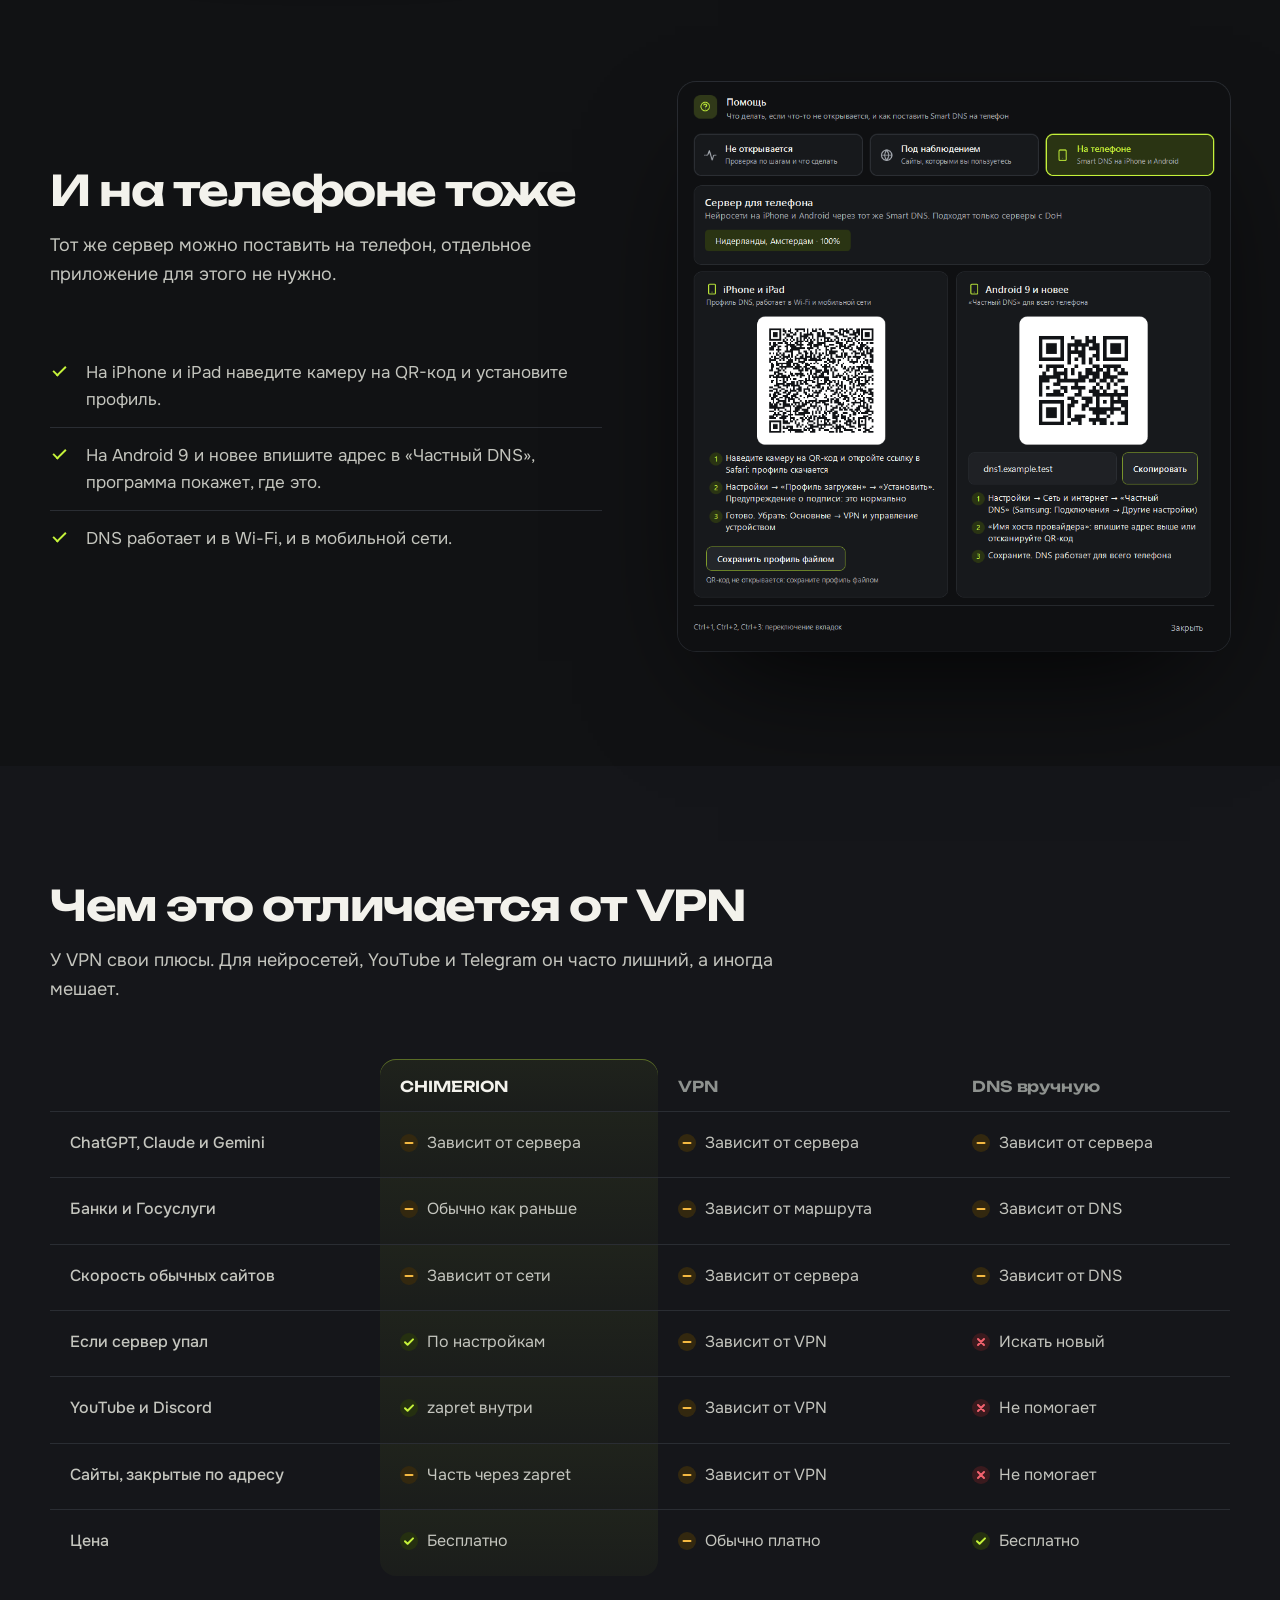
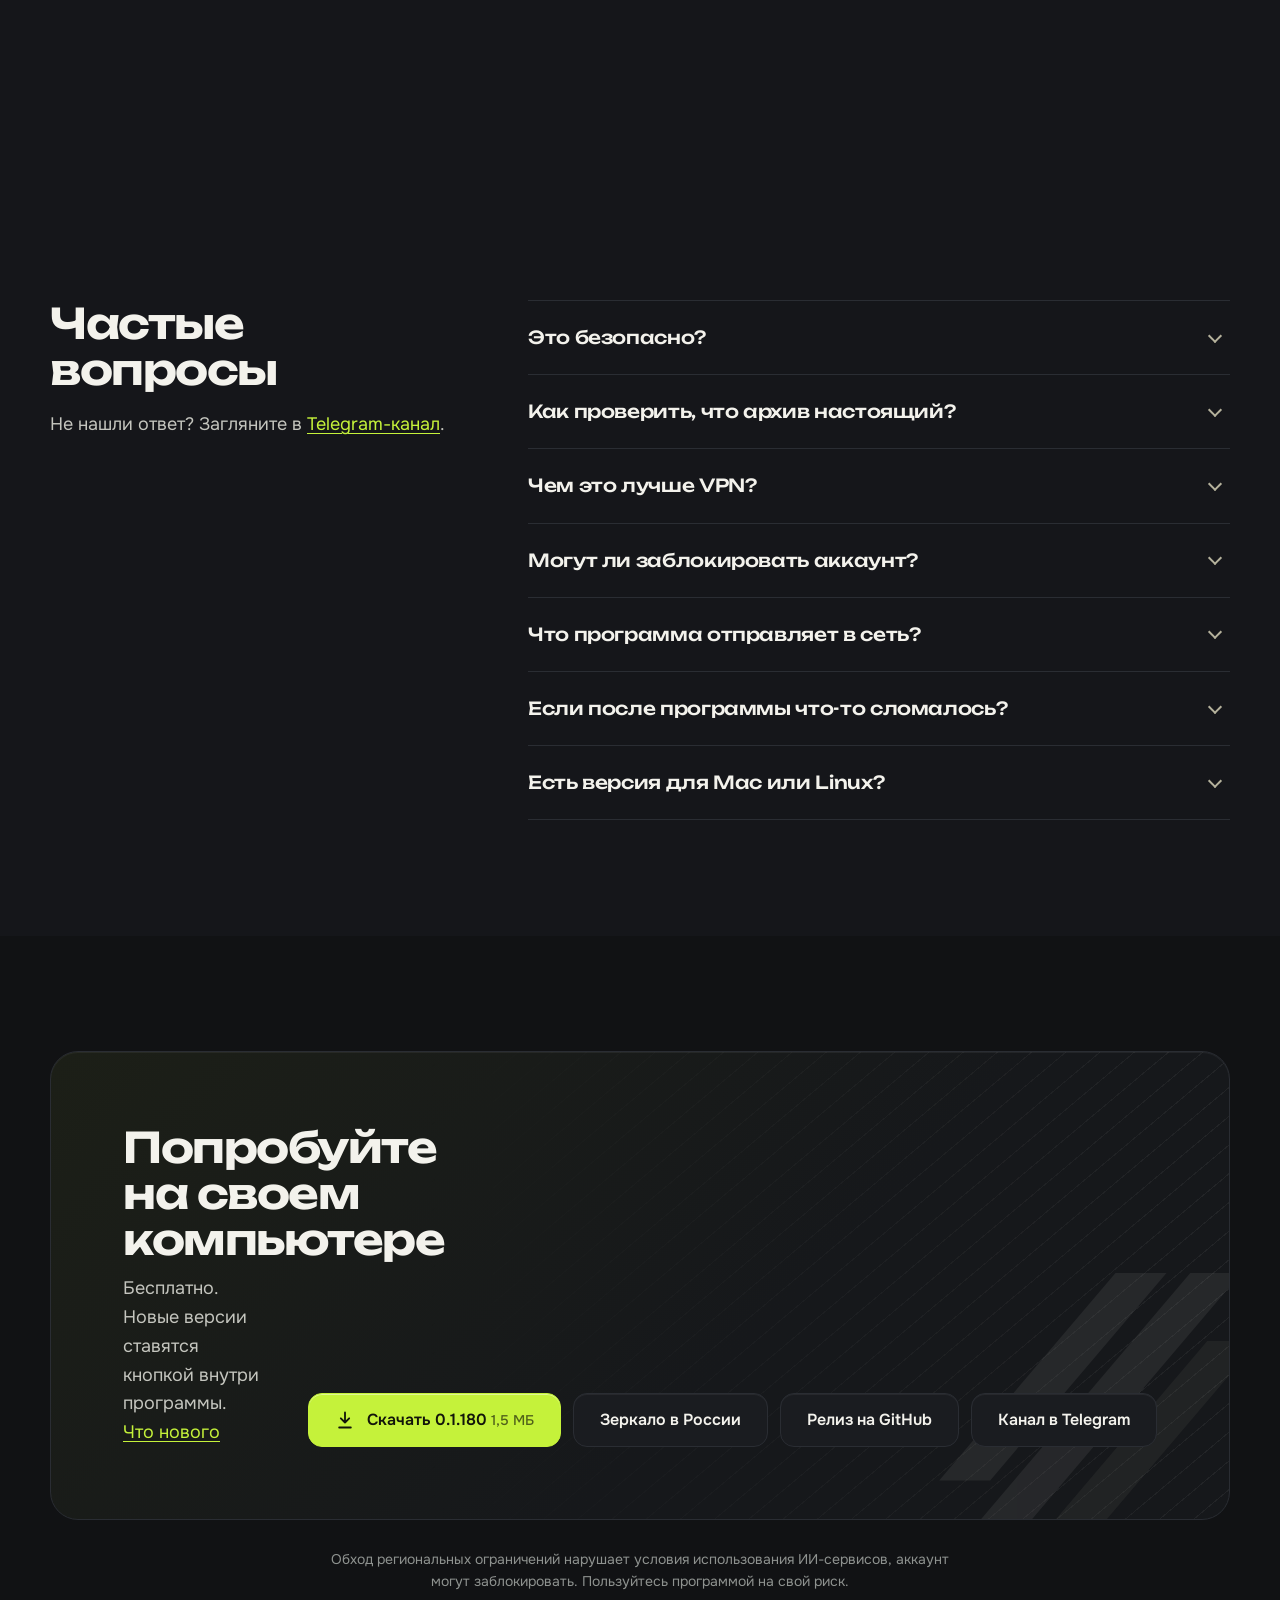
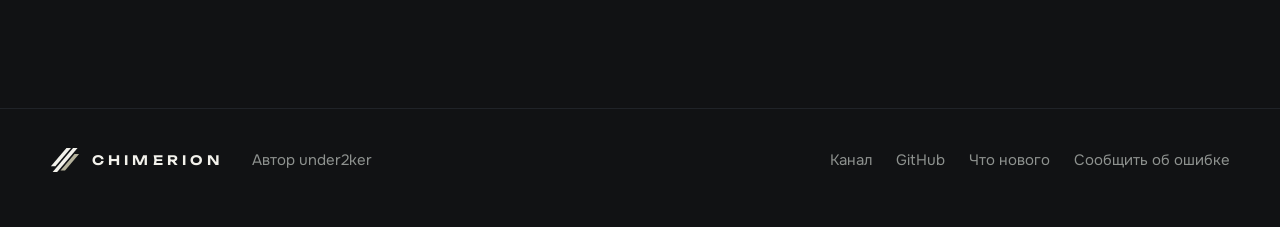
==== commit 7f0d4522: "Сайт: вместо чата ссылка на Telegram-канал" ====
--- a/site/index.html
+++ b/site/index.html
@@ -633,7 +633,7 @@
     <div class="wrap faq-wrap">
       <div>
         <h2 id="faq-h">Частые вопросы</h2>
-        <p class="intro">Не нашли ответ? Нажмите «Сообщить о сбое» в программе: ответ придет прямо в нее.</p>
+        <p class="intro">Не нашли ответ? Загляните в <a href="https://t.me/chimeriondns" style="color: var(--lime)">Telegram-канал</a>.</p>
       </div>
       <div class="faq">
         <details>
@@ -658,7 +658,7 @@
         </details>
         <details>
           <summary>Если после программы что-то сломалось?</summary>
-          <p>«Отключить» возвращает исходные DNS. Если программа не запускается, в архиве лежит reset-dns.cmd: он попытается восстановить исходные DNS и убрать правила «Двух DNS». Если восстановить настройки не удалось, обратитесь за помощью. С вопросами нажмите «Сообщить о сбое» в программе.</p>
+          <p>«Отключить» возвращает исходные DNS. Если программа не запускается, в архиве лежит reset-dns.cmd: он попытается восстановить исходные DNS и убрать правила «Двух DNS». Если восстановить настройки не удалось, обратитесь за помощью. С вопросами приходите в <a href="https://t.me/chimeriondns">Telegram-канал</a>.</p>
         </details>
         <details>
           <summary>Есть версия для Mac или Linux?</summary>
